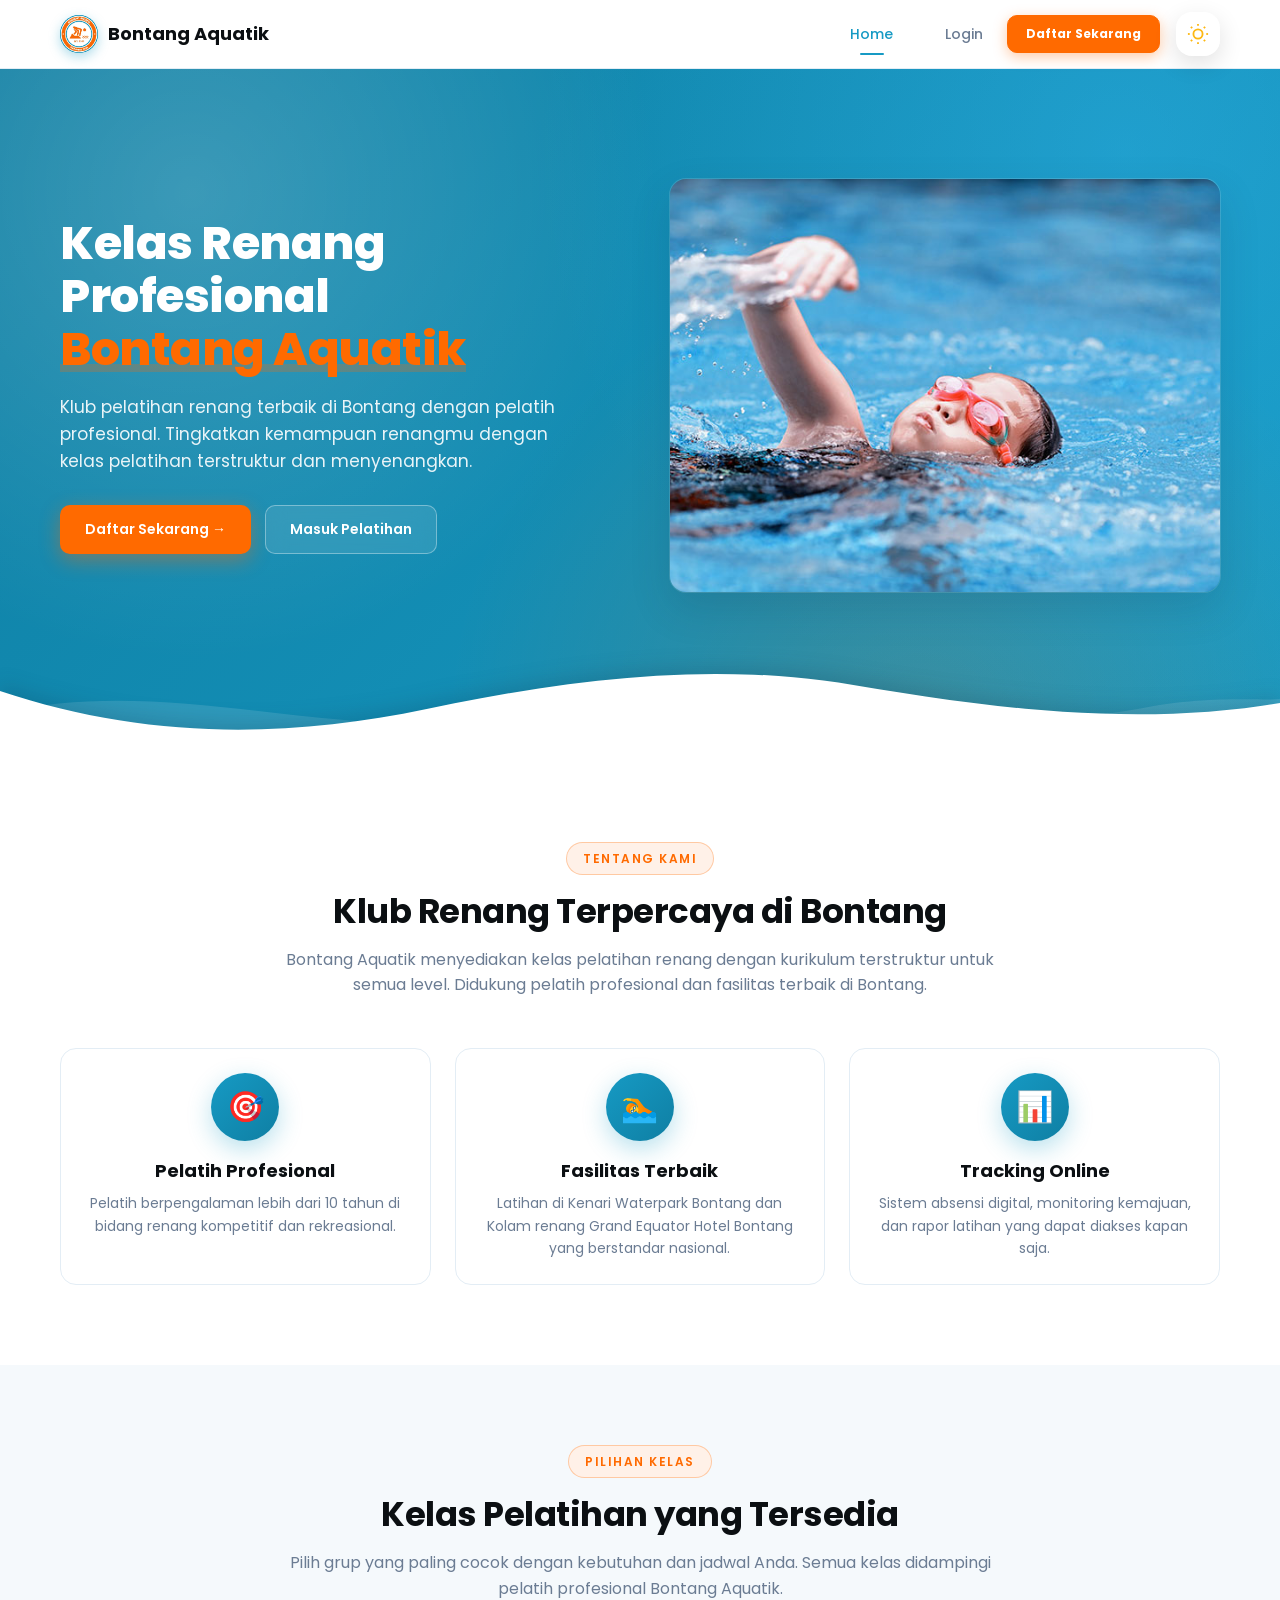
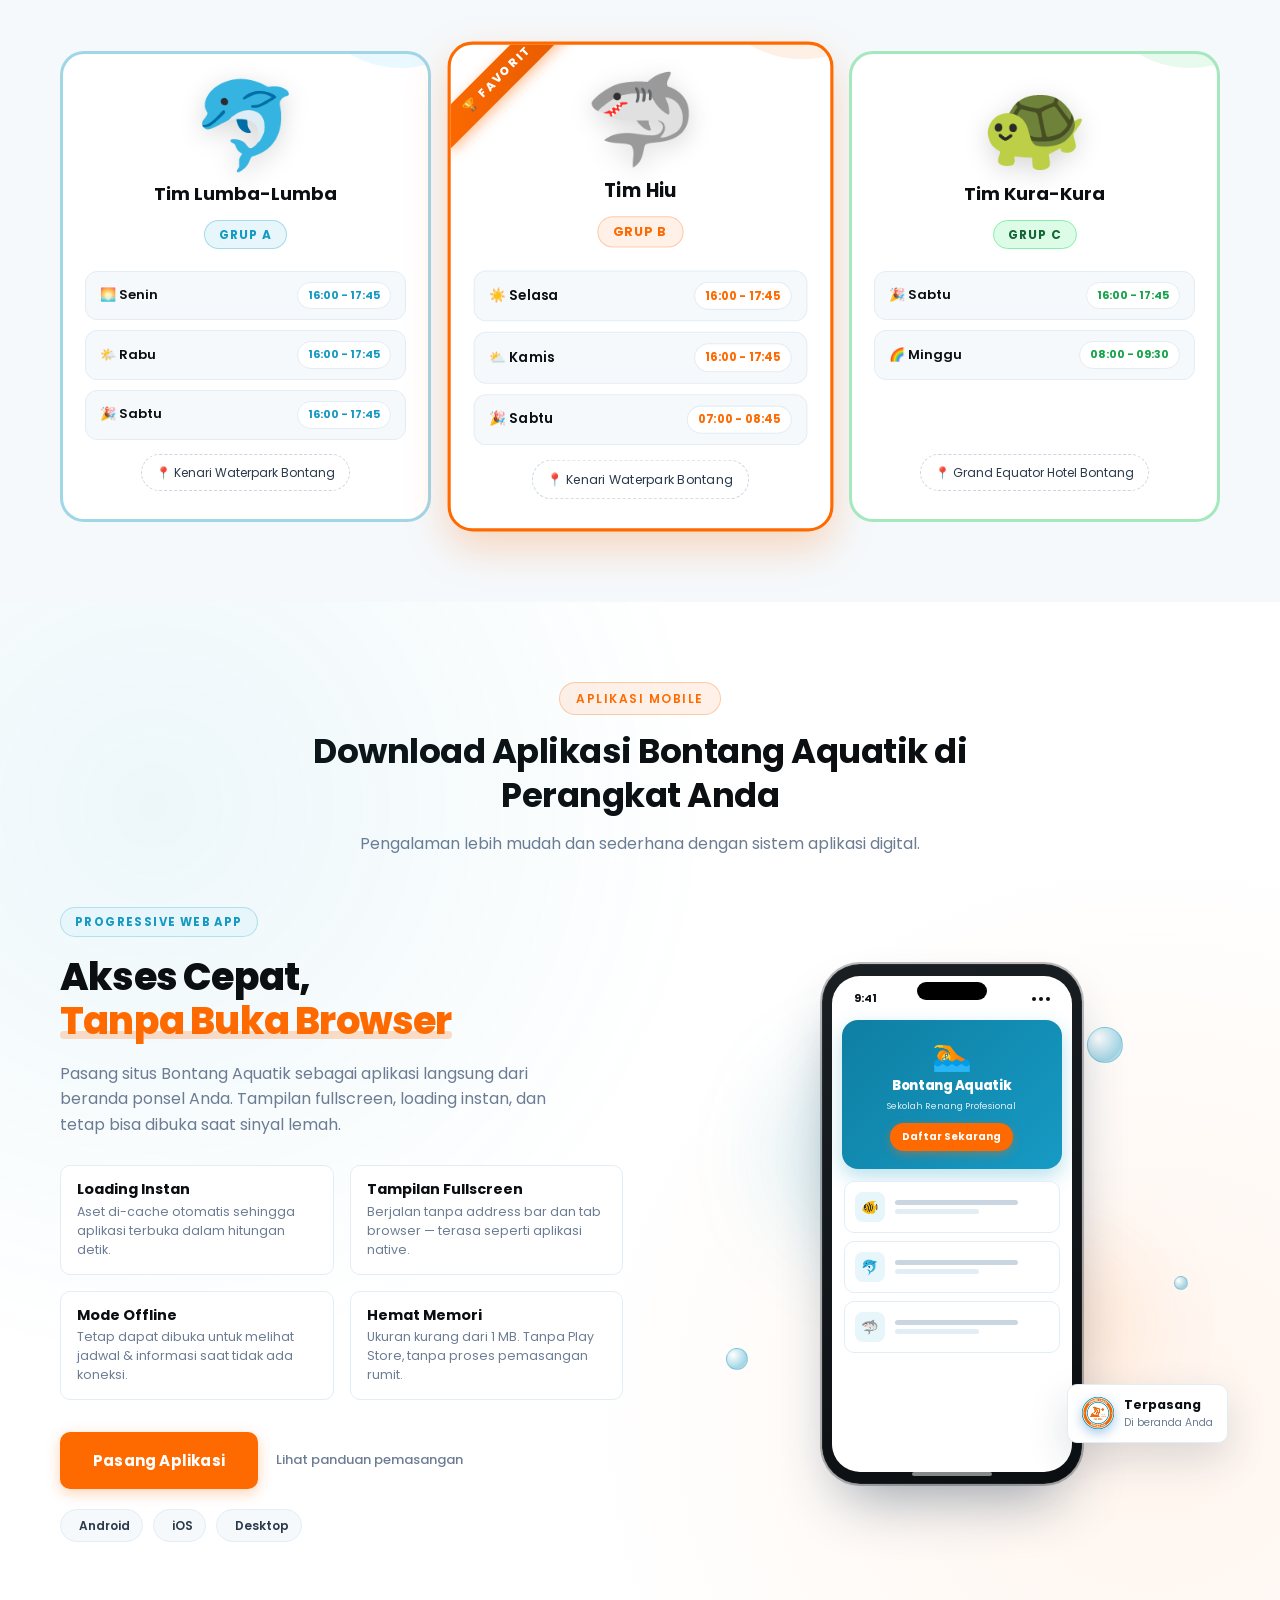
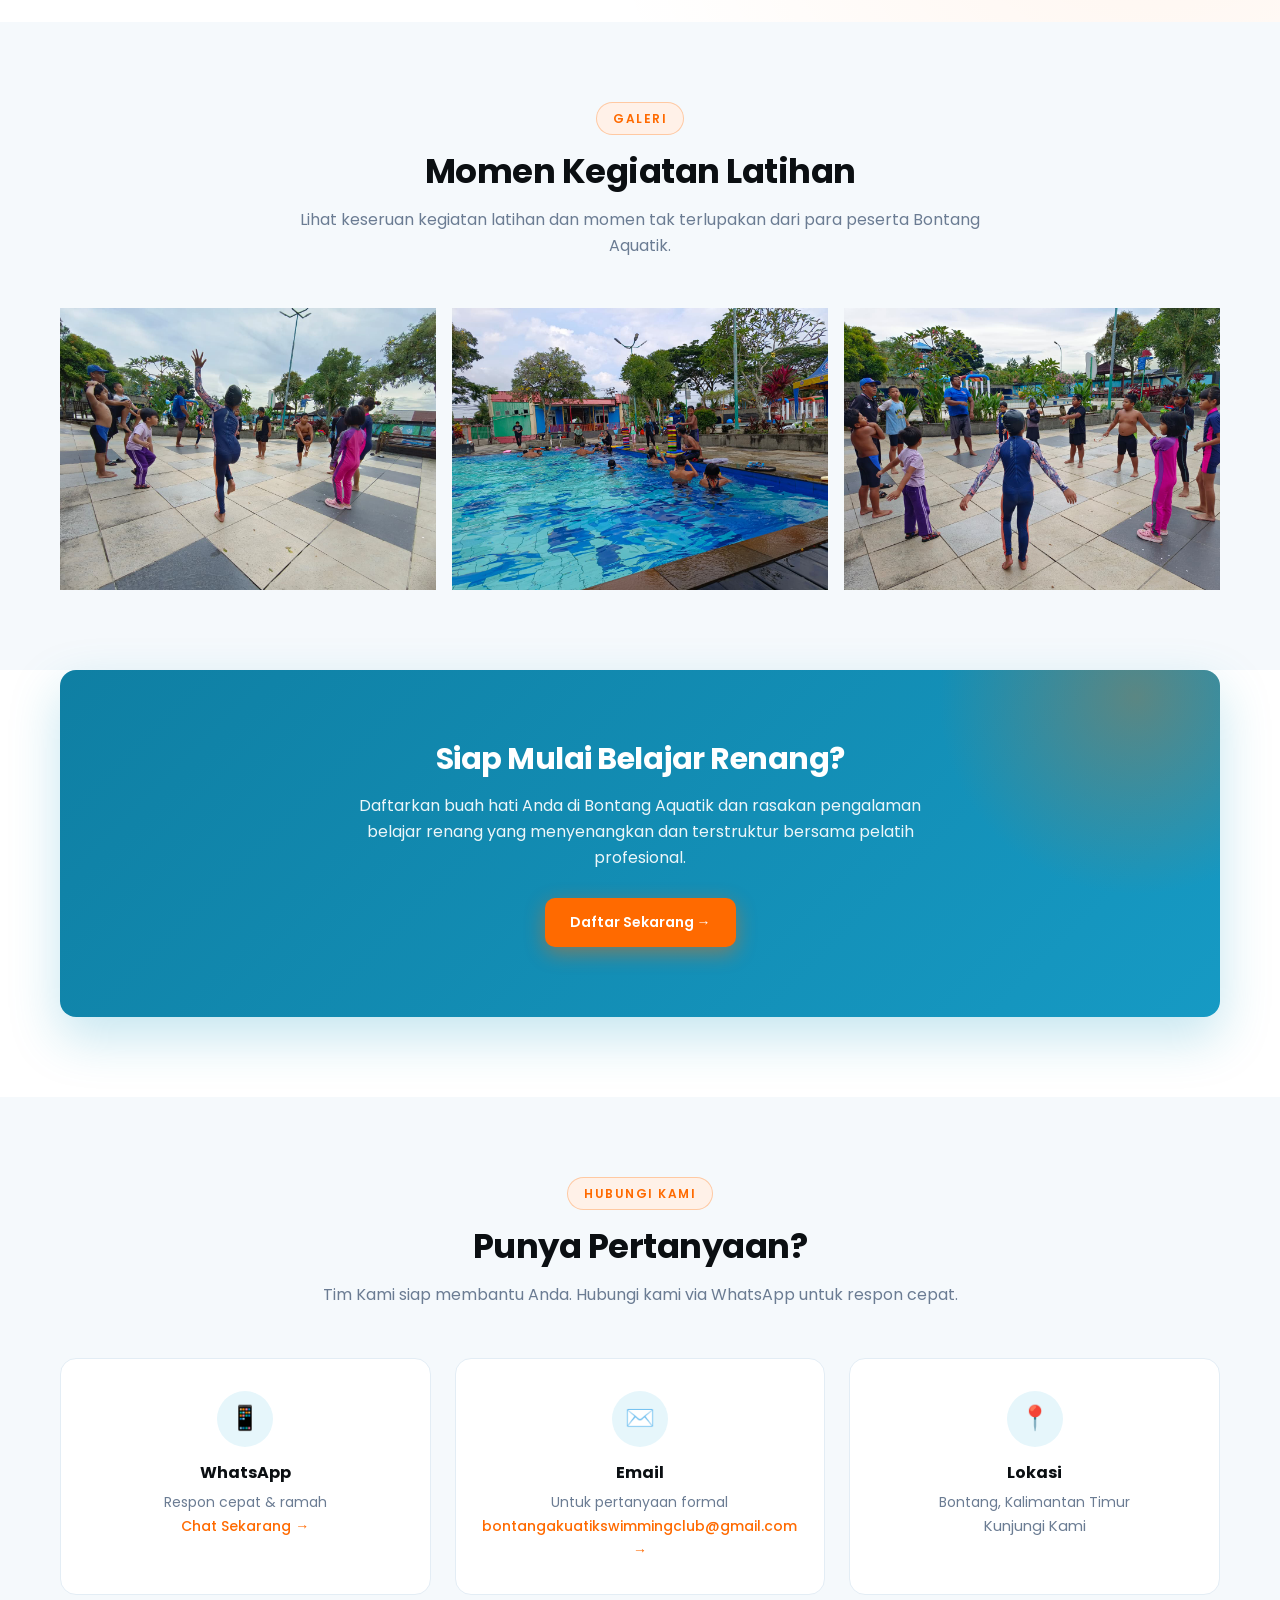
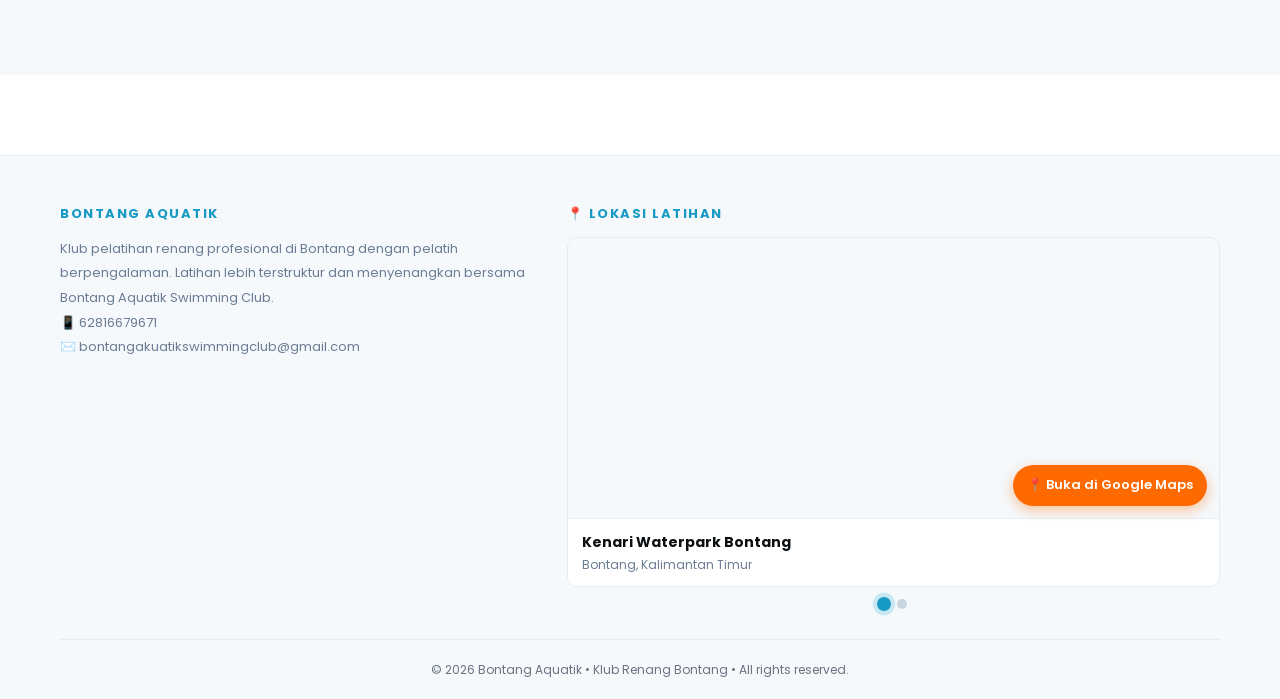
==== index.html @ 99db7ac3 "update button theme dan pwa" ====
<!DOCTYPE html>
<html lang="id">
<head>
  <link rel="manifest" href="manifest.json">
  <meta name="theme-color" content="#169AC4">
  <meta name="mobile-web-app-capable" content="yes">
  <meta name="apple-mobile-web-app-capable" content="yes">
  <meta name="apple-mobile-web-app-status-bar-style" content="black-translucent">
  <meta name="apple-mobile-web-app-title" content="Bontang Aquatik">
  <link rel="apple-touch-icon" href="assets/icon-192.png">
  <link rel="apple-touch-icon" sizes="180x180" href="assets/icon-180.png">
  <meta charset="UTF-8">
  <meta name="viewport" content="width=device-width, initial-scale=1.0">

  <!-- ===== SEO ===== -->
  <title>Bontang Aquatik - Kelas Renang Bontang | Pelatih Renang Profesional Kolam Renang Bontang</title>
  <meta name="description" content="Bontang Aquatik adalah klub pelatihan renang profesional di Bontang. Pelatih bersertifikat, latihan rutin di Kenari Waterpark Bontang (Kenari Waterpark) & Grand Equator Hotel Bontang. Daftar kelas Grup A, B, C sekarang!">
  <meta name="keywords" content="renang bontang, bontang aquatik, pelatih renang, kenari waterpark, bontang waterpark, kolam renang bontang, Kenari Waterpark Bontang, Grand Equator Hotel Bontang, renang YPK, klub renang bontang, les renang bontang, kursus renang bontang, latihan renang bontang, renang anak bontang">
  <meta name="author" content="Bontang Aquatik">
  <meta name="robots" content="index, follow">
  <meta name="geo.region" content="ID-KI">
  <meta name="geo.placename" content="Bontang, Kalimantan Timur">

  <!-- OpenGraph / Facebook -->
  <meta property="og:type" content="website">
  <meta property="og:title" content="Bontang Aquatik - Kelas Pelatihan Renang Profesional di Bontang">
  <meta property="og:description" content="Klub pelatihan renang profesional di Bontang. Latihan di Kenari Waterpark Bontang & Ekuator dengan pelatih bersertifikat.">
  <meta property="og:image" content="assets/images/logo.webp">
  <meta property="og:locale" content="id_ID">
  <meta property="og:site_name" content="Bontang Aquatik">

  <!-- Twitter -->
  <meta name="twitter:card" content="summary_large_image">
  <meta name="twitter:title" content="Bontang Aquatik - Kelas Renang Bontang">
  <meta name="twitter:description" content="Klub pelatihan renang profesional di Bontang dengan pelatih bersertifikat.">
  <meta name="twitter:image" content="assets/images/logo.webp">

  <!-- PWA -->
  <link rel="manifest" href="manifest.json">
  <meta name="apple-mobile-web-app-capable" content="yes">
  <meta name="apple-mobile-web-app-status-bar-style" content="default">
  <meta name="apple-mobile-web-app-title" content="Bontang Aquatik">
  <meta name="theme-color" content="#169AC4">

  <!-- ===== FAVICON ===== -->
  <link rel="icon" type="image/jpeg" href="assets/images/logo.webp">
  <link rel="apple-touch-icon" href="assets/images/logo.webp">

  <!-- ===== Structured Data (JSON-LD) ===== -->
  <script type="application/ld+json">
  {
    "@context": "https://schema.org",
    "@type": "SportsActivityLocation",
    "name": "Bontang Aquatik",
    "description": "Klub pelatihan renang profesional di Bontang dengan pelatih bersertifikat. Latihan di Kenari Waterpark Bontang dan Grand Equator Hotel Bontang.",
    "image": "assets/images/logo.webp",
    "address": {
      "@type": "PostalAddress",
      "addressLocality": "Bontang",
      "addressRegion": "Kalimantan Timur",
      "addressCountry": "ID"
    },
    "sport": "Swimming",
    "telephone": "+62816679671",
    "areaServed": "Bontang",
    "keywords": "renang bontang, bontang aquatik, pelatih renang, kenari waterpark, bontang waterpark, kolam renang bontang, Kenari Waterpark Bontang, Grand Equator Hotel Bontang"
  }
  </script>

  <link rel="stylesheet" href="assets/css/global.css">
  <link rel="stylesheet" href="assets/css/navbar.css">
  <link rel="stylesheet" href="assets/css/home.css">
  <link rel="stylesheet" href="assets/css/pwa.css">

  <link rel="manifest" href="manifest.json">
  <meta name="theme-color" content="#169AC4">

  <!-- iOS-specific (agar terbuka tanpa Safari UI saat dipasang) -->
  <meta name="apple-mobile-web-app-capable" content="yes">
  <meta name="mobile-web-app-capable" content="yes">
  <meta name="apple-mobile-web-app-status-bar-style" content="black-translucent">
  <meta name="apple-mobile-web-app-title" content="Bontang Aquatik">
  <link rel="apple-touch-icon" href="assets/icon-192.png">
  <link rel="apple-touch-icon" sizes="180x180" href="assets/icon-180.png">

</head>

<body>

  <!-- ============================== HERO (UPGRADED) ============================== -->
  <section class="hero" id="hero">
    <!-- Layer dekoratif -->
    <div class="hero-bubbles" id="hero-bubbles" aria-hidden="true"></div>

    <div class="hero-inner">
      <div class="hero-copy">
        <h1>Kelas Renang Profesional <span>Bontang Aquatik</span></h1>
        <p>Klub pelatihan renang terbaik di Bontang dengan pelatih profesional. Tingkatkan kemampuan renangmu dengan kelas pelatihan terstruktur dan menyenangkan.</p>
        <div class="hero-buttons">
          <a href="registrasi.html" class="btn btn-primary">Daftar Sekarang →</a>
          <!-- <a href="#kelas" class="btn btn-secondary">Lihat Kelas Tersedia</a> -->
          <a href="login.html" class="btn btn-secondary">Masuk Pelatihan</a>
        </div>
      </div>
      <div class="hero-image">
        <img src="assets/images/hero.jpeg" alt="Latihan Renang Bontang Aquatik" onerror="this.style.display='none';this.nextElementSibling.style.display='flex';">
        <div class="hero-image-placeholder" style="display:none;">🏊‍♂️</div>
      </div>
    </div>

    <!-- Ombak bawah (timbul + shadow) -->
    <div class="hero-wave" aria-hidden="true">
      <svg viewBox="0 0 1440 120" preserveAspectRatio="none" xmlns="http://www.w3.org/2000/svg">
        <path class="hero-wave-back"  d="M0,70 C200,30 380,104 600,74 C820,44 1040,104 1280,66 C1360,52 1410,58 1440,56 L1440,120 L0,120 Z"/>
        <path class="hero-wave-front" d="M0,48 C160,96 320,96 480,66 C640,36 800,18 960,42 C1120,66 1280,84 1440,60 L1440,120 L0,120 Z"/>
      </svg>
    </div>
  </section>

  <!-- TENTANG -->
  <section class="section" id="tentang">
    <div class="container">
      <div class="section-header">
        <span class="label">Tentang Kami</span>
        <h2>Klub Renang Terpercaya di Bontang</h2>
        <p>Bontang Aquatik menyediakan kelas pelatihan renang dengan kurikulum terstruktur untuk semua level. Didukung pelatih profesional dan fasilitas terbaik di Bontang.</p>
      </div>
      <div class="profile-grid">
        <div class="card profile-card">
          <div class="icon">🎯</div>
          <h3>Pelatih Profesional</h3>
          <p>Pelatih berpengalaman lebih dari 10 tahun di bidang renang kompetitif dan rekreasional.</p>
        </div>
        <div class="card profile-card">
          <div class="icon">🏊</div>
          <h3>Fasilitas Terbaik</h3>
          <p>Latihan di Kenari Waterpark Bontang dan Kolam renang Grand Equator Hotel Bontang yang berstandar nasional.</p>
        </div>
        <div class="card profile-card">
          <div class="icon">📊</div>
          <h3>Tracking Online</h3>
          <p>Sistem absensi digital, monitoring kemajuan, dan rapor latihan yang dapat diakses kapan saja.</p>
        </div>
      </div>
    </div>
  </section>

  <!-- ===== KELAS TERSEDIA (Request 6) ===== -->
  <section class="section section-alt" id="kelas">
    <div class="container">
      <div class="section-header">
        <span class="label">Pilihan Kelas</span>
        <h2>Kelas Pelatihan yang Tersedia</h2>
        <p>Pilih grup yang paling cocok dengan kebutuhan dan jadwal Anda. Semua kelas didampingi pelatih profesional Bontang Aquatik.</p>
      </div>
      <div class="schedule-grid" id="schedule-grid">
        <!-- Auto-rendered by home.js -->
      </div>
    </div>
  </section>

  <!-- ===== JADWAL LATIHAN (Request 7 - Kids Friendly) ===== -->
  <!-- <section class="section schedule-section" id="jadwal">
    <div class="container">
      <div class="section-header">
        <span class="label">Jadwal Latihan</span>
        <h2>Yuk Cek Jadwal Renang Kamu!</h2>
        <p>Pilih tim sesuai jadwal yang kamu suka.</p>
      </div>
      <div class="schedule-grid" id="schedule-grid"> -->
        <!-- Auto-rendered by home.js -->
      <!-- </div>
    </div>
  </section> -->

  <!-- PWA -->
  <section class="section" id="install-app" aria-labelledby="install-app-title">
  <div class="container">
    <div class="section-header">
      <span class="label">Aplikasi Mobile</span>
      <h2 id="install-app-title">Download Aplikasi Bontang Aquatik di Perangkat Anda</h2>
      <p>Pengalaman lebih mudah dan sederhana dengan sistem aplikasi digital.</p>
    </div>

    <div class="pwa-section-grid">
      <!-- KIRI: konten + CTA -->
      <div class="pwa-content">
        <span class="pwa-eyebrow">Progressive Web App</span>
        <h3>Akses Cepat,<br><span class="pwa-highlight">Tanpa Buka Browser</span></h3>
        <p class="pwa-lead">
          Pasang situs Bontang Aquatik sebagai aplikasi langsung dari beranda ponsel Anda.
          Tampilan fullscreen, loading instan, dan tetap bisa dibuka saat sinyal lemah.
        </p>

        <ul class="pwa-features" role="list">
          <li class="pwa-feature">
            <!-- <span class="pwa-feature-icon" aria-hidden="true">⚡</span> -->
            <div>
              <h4>Loading Instan</h4>
              <p>Aset di-cache otomatis sehingga aplikasi terbuka dalam hitungan detik.</p>
            </div>
          </li>
          <li class="pwa-feature">
            <!-- <span class="pwa-feature-icon" aria-hidden="true">📱</span> -->
            <div>
              <h4>Tampilan Fullscreen</h4>
              <p>Berjalan tanpa address bar dan tab browser — terasa seperti aplikasi native.</p>
            </div>
          </li>
          <li class="pwa-feature">
            <!-- <span class="pwa-feature-icon" aria-hidden="true">📶</span> -->
            <div>
              <h4>Mode Offline</h4>
              <p>Tetap dapat dibuka untuk melihat jadwal & informasi saat tidak ada koneksi.</p>
            </div>
          </li>
          <li class="pwa-feature">
            <!-- <span class="pwa-feature-icon" aria-hidden="true">🪶</span> -->
            <div>
              <h4>Hemat Memori</h4>
              <p>Ukuran kurang dari 1 MB. Tanpa Play Store, tanpa proses pemasangan rumit.</p>
            </div>
          </li>
        </ul>

        <div class="pwa-cta">
          <button id="pwa-install-btn" class="btn btn-accent btn-lg pwa-install-btn" type="button"
                  aria-describedby="pwa-install-status">
            <!-- <span class="pwa-btn-icon" aria-hidden="true">⬇</span> -->
            <span class="pwa-btn-label">Download Aplikasi</span>
          </button>
          <span class="pwa-install-status" id="pwa-install-status">Gratis dan Mudah</span>
        </div>

        <div class="pwa-badges" aria-label="Kompatibilitas">
          <span class="pwa-badge"><span aria-hidden="true"></span> Android</span>
          <span class="pwa-badge"><span aria-hidden="true"></span> iOS</span>
          <span class="pwa-badge"><span aria-hidden="true"></span> Desktop</span>
        </div>
      </div>

      <!-- KANAN: visual asset (phone mockup SVG) -->
      <div class="pwa-visual" aria-hidden="true">
        <div class="pwa-visual-blob pwa-visual-blob-1"></div>
        <div class="pwa-visual-blob pwa-visual-blob-2"></div>

        <div class="pwa-bubble pwa-bubble-1"></div>
        <div class="pwa-bubble pwa-bubble-2"></div>
        <div class="pwa-bubble pwa-bubble-3"></div>

        <div class="pwa-phone">
          <div class="pwa-phone-notch"></div>
          <div class="pwa-phone-screen">
            <div class="pwa-phone-status">
              <span>9:41</span>
              <span class="pwa-phone-status-icons">
                <span></span><span></span><span></span>
              </span>
            </div>
            <div class="pwa-phone-hero">
              <div class="pwa-phone-logo">🏊</div>
              <div class="pwa-phone-title">Bontang Aquatik</div>
              <div class="pwa-phone-sub">Sekolah Renang Profesional</div>
              <div class="pwa-phone-cta">Daftar Sekarang</div>
            </div>
            <div class="pwa-phone-cards">
              <div class="pwa-phone-card">
                <div class="pwa-phone-card-icon">🐠</div>
                <div class="pwa-phone-card-lines">
                  <span></span><span></span>
                </div>
              </div>
              <div class="pwa-phone-card">
                <div class="pwa-phone-card-icon">🐬</div>
                <div class="pwa-phone-card-lines">
                  <span></span><span></span>
                </div>
              </div>
              <div class="pwa-phone-card">
                <div class="pwa-phone-card-icon">🦈</div>
                <div class="pwa-phone-card-lines">
                  <span></span><span></span>
                </div>
              </div>
            </div>
          </div>
          <div class="pwa-phone-home"></div>
        </div>

        <div class="pwa-badge-float">
          <div class="pwa-badge-float-icon">
              <img src="assets/images/logo.webp">
            </div>
          <div>
            <strong>Terpasang</strong>
            <span>Di beranda Anda</span>
          </div>
        </div>
      </div>
    </div>
  </div>
</section>

  <!-- GALLERY -->
  <section class="section section-alt" id="galeri">
    <div class="container">
      <div class="section-header">
        <span class="label">Galeri</span>
        <h2>Momen Kegiatan Latihan</h2>
        <p>Lihat keseruan kegiatan latihan dan momen tak terlupakan dari para peserta Bontang Aquatik.</p>
      </div>
      <div class="gallery-grid">
        <!-- <img src="assets/images/gallery/foto1.jpeg" alt="Latihan Renang Bontang">
        <img src="assets/images/gallery/foto2.jpeg" alt="Latihan Renang Bontang">
        <img src="assets/images/gallery/foto3.jpeg" alt="Latihan Renang Bontang"> -->
        <img src="assets/images/gallery/foto4.jpeg" alt="Latihan Renang Bontang">
        <img src="assets/images/gallery/foto5.jpeg" alt="Latihan Renang Bontang">
        <img src="assets/images/gallery/foto6.jpeg" alt="Latihan Renang Bontang">
      </div>
    </div>
  </section>

  <!-- CTA -->
  <section class="container">
    <div class="cta-section">
      <h2>Siap Mulai Belajar Renang?</h2>
      <p>Daftarkan buah hati Anda di Bontang Aquatik dan rasakan pengalaman belajar renang yang menyenangkan dan terstruktur bersama pelatih profesional.</p>
      <a href="registrasi.html" class="btn btn-primary">Daftar Sekarang →</a>
    </div>
  </section>

  <!-- KONTAK -->
  <section class="section section-alt" id="kontak">
    <div class="container">
      <div class="section-header">
        <span class="label">Hubungi Kami</span>
        <h2>Punya Pertanyaan?</h2>
        <p>Tim Kami siap membantu Anda. Hubungi kami via WhatsApp untuk respon cepat.</p>
      </div>
      <div class="contact-grid">
        <div class="contact-card">
          <div class="icon">📱</div>
          <h4>WhatsApp</h4>
          <p>Respon cepat & ramah</p>
          <a data-wa target="_blank" rel="noopener">Chat Sekarang →</a>
        </div>
        <div class="contact-card">
          <div class="icon">✉️</div>
          <h4>Email</h4>
          <p>Untuk pertanyaan formal</p>
          <a id="contact-email" href="#">Kirim Email →</a>
        </div>
        <div class="contact-card">
          <div class="icon">📍</div>
          <h4>Lokasi</h4>
          <p id="contact-alamat">Bontang, Kalimantan Timur</p>
          <span class="text-muted">Kunjungi Kami</span>
        </div>
      </div>
    </div>
  </section>

  <!-- ============== SECTION BERITA (Hidden by default; ditampilkan jika ada data) ============== -->
  <section class="section news-section hidden" id="berita">
    <div class="container">
      <div class="section-header">
        <span class="label">📰 Berita Terbaru</span>
        <h2>Informasi & Berita Bontang Aquatik</h2>
        <p>Info lomba, tips renang, dan kabar terbaru dari pelatih.</p>
      </div>
      <div class="news-carousel-wrapper">
        <div class="news-carousel" id="news-carousel"></div>
      </div>
      <div class="news-dots" id="news-dots"></div>
    </div>
  </section>

  <script src="manifest.json"></script>
  <script src="assets/js/config.js"></script>
  <script src="assets/js/utils.js"></script>
  <script src="assets/js/auth.js"></script>
  <script src="assets/js/api.js"></script>
  <script src="assets/js/home.js"></script>
  <script src="assets/js/pwa.js"></script>
  <script>
    document.getElementById('contact-email').href = 'mailto:' + CONFIG.CONTACT.email;
    document.getElementById('contact-email').textContent = CONFIG.CONTACT.email + ' →';
    document.getElementById('contact-alamat').textContent = CONFIG.CONTACT.alamat;
  </script>
</body>
</html>
---- assets/css/global.css ----
/* ================== GLOBAL — Dual Theme (Light + Dark) ================== */
@import url('https://fonts.googleapis.com/css2?family=Poppins:wght@300;400;500;600;700;800&display=swap');

/* ============== LIGHT THEME ============== */
:root,
[data-theme="light"] {
  --color-primary: #169AC4;
  --color-primary-dark: #0F7FA3;
  --color-primary-light: #E6F6FB;
  --color-accent: #FF6A00;
  --color-accent-hover: #E65C00;
  --color-accent-soft: #FFF1E8;

  --color-bg: #FFFFFF;
  --color-bg-section: #F5F9FC;
  --color-card: #FFFFFF;
  --color-card-hover: #F8FBFD;
  --color-border: #E3EDF5;
  --color-border-strong: #C9D6E2;
  --color-disabled-bg: #E3EDF5;
  --color-disabled-text: #6B7280;

  --color-text-heading: #0B0F12;
  --color-text-main: #2A3A4B;
  --color-text-secondary: #6B7C93;
  --color-text-subheading: #169AC4;
  --color-text-highlight: #FF6A00;

  --gradient-hero: linear-gradient(135deg, #0F7FA3 0%, #169AC4 100%);
  --gradient-header: linear-gradient(135deg, #0F7FA3 0%, #169AC4 100%);

  --color-success: #16A34A;
  --color-warning: #F59E0B;
  --color-danger: #DC2626;
  --badge-success-bg: #DCFCE7; --badge-success-text: #166534; --badge-success-border: #86EFAC;
  --badge-warning-bg: #FEF3C7; --badge-warning-text: #92400E; --badge-warning-border: #FCD34D;
  --badge-danger-bg:  #FEE2E2; --badge-danger-text:  #991B1B; --badge-danger-border:  #FCA5A5;
  --badge-info-bg:    #DBEAFE; --badge-info-text:    #1E40AF; --badge-info-border:    #93C5FD;

  --shadow-sm: 0 1px 3px rgba(15, 42, 68, 0.08);
  --shadow-md: 0 4px 16px rgba(15, 42, 68, 0.10);
  --shadow-lg: 0 16px 40px rgba(15, 42, 68, 0.15);
  --shadow-glow: 0 0 0 3px rgba(22, 154, 196, 0.20);

  --overlay-bg: rgba(11, 15, 18, 0.45);
  --auth-overlay-1: rgba(22, 154, 196, 0.10);
  --auth-overlay-2: rgba(255, 106, 0, 0.06);
  --picker-filter: none;
  --picker-filter-hover: none;
  color-scheme: light;
}

/* ============== DARK THEME ============== */
[data-theme="dark"] {
  --color-primary: #38BDF8;
  --color-primary-dark: #169AC4;
  --color-primary-light: rgba(22, 154, 196, 0.15);
  --color-accent: #FF6A00;
  --color-accent-hover: #FF8124;
  --color-accent-soft: rgba(255, 106, 0, 0.12);

  --color-bg: #0B0F12;
  --color-bg-section: #11161B;
  --color-card: #1A1F24;
  --color-card-hover: #20262C;
  --color-border: #2A3137;
  --color-border-strong: #3A434B;
  --color-disabled-bg: #2A3137;
  --color-disabled-text: #6B7280;

  --color-text-heading: #FFFFFF;
  --color-text-main: #E5E7EB;
  --color-text-secondary: #A0AEC0;
  --color-text-subheading: #38BDF8;
  --color-text-highlight: #FF6A00;

  --gradient-hero: linear-gradient(135deg, #0B0F12 0%, #0F7FA3 100%);
  --gradient-header: linear-gradient(135deg, #0B0F12 0%, #0F7FA3 100%);

  --color-success: #22C55E;
  --color-warning: #F59E0B;
  --color-danger: #EF4444;
  --badge-success-bg: rgba(34, 197, 94, 0.15);  --badge-success-text: #4ADE80;  --badge-success-border: rgba(34, 197, 94, 0.30);
  --badge-warning-bg: rgba(245, 158, 11, 0.15); --badge-warning-text: #FBBF24;  --badge-warning-border: rgba(245, 158, 11, 0.30);
  --badge-danger-bg:  rgba(239, 68, 68, 0.15);  --badge-danger-text:  #F87171;  --badge-danger-border:  rgba(239, 68, 68, 0.30);
  --badge-info-bg:    rgba(56, 189, 248, 0.15); --badge-info-text:    #38BDF8;  --badge-info-border:    rgba(56, 189, 248, 0.30);

  --shadow-sm: 0 1px 3px rgba(0, 0, 0, 0.4);
  --shadow-md: 0 4px 16px rgba(0, 0, 0, 0.45);
  --shadow-lg: 0 16px 40px rgba(0, 0, 0, 0.55);
  --shadow-glow: 0 0 0 3px rgba(56, 189, 248, 0.25);

  --overlay-bg: rgba(0, 0, 0, 0.7);
  --auth-overlay-1: rgba(22, 154, 196, 0.15);
  --auth-overlay-2: rgba(255, 106, 0, 0.08);
  --picker-filter: invert(1) opacity(0.6);
  --picker-filter-hover: invert(1) opacity(1);
  color-scheme: dark;
}

/* ============== BASE ============== */
* { box-sizing: border-box; margin: 0; padding: 0; }
html { scroll-behavior: smooth; }
body {
  font-family: 'Poppins', sans-serif;
  background: var(--color-bg);
  color: var(--color-text-main);
  line-height: 1.6;
  font-size: 15px;
  min-height: 100vh;
  transition: background-color 0.3s ease, color 0.3s ease;
}
h1, h2, h3, h4, h5, h6 { color: var(--color-text-heading); font-weight: 700; line-height: 1.3; }
a { color: var(--color-primary); text-decoration: none; transition: var(--transition); }
a:hover { color: var(--color-accent); }
img { max-width: 100%; display: block; }
.container { max-width: 1200px; margin: 0 auto; padding: 0 20px; }
::selection { background: var(--color-primary); color: #fff; }

:root {
  --radius-sm: 6px;
  --radius-md: 10px;
  --radius-lg: 16px;
  --transition: all 0.25s ease;
}

/* ============== BUTTONS ============== */
.btn {
  display: inline-flex; align-items: center; justify-content: center; gap: 8px;
  padding: 12px 24px; border: 1.5px solid transparent; border-radius: var(--radius-md);
  font-family: inherit; font-size: 14px; font-weight: 600;
  cursor: pointer; transition: var(--transition); white-space: nowrap;
}
.btn:focus-visible { outline: none; box-shadow: var(--shadow-glow); }
.btn:disabled {
  background: var(--color-disabled-bg); color: var(--color-disabled-text);
  border-color: transparent; cursor: not-allowed;
}
.btn-primary { background: var(--color-primary); color: #fff; box-shadow: var(--shadow-sm); }
.btn-primary:hover:not(:disabled) {
  background: var(--color-primary-dark); transform: translateY(-1px); box-shadow: var(--shadow-md);
}
.btn-secondary { background: transparent; color: var(--color-primary); border-color: var(--color-primary); }
.btn-secondary:hover:not(:disabled) { background: var(--color-primary); color: #fff; }
.btn-accent {
  background: var(--color-accent); color: #fff;
  box-shadow: 0 4px 14px rgba(255, 106, 0, 0.30);
}
.btn-accent:hover:not(:disabled) {
  background: var(--color-accent-hover); transform: translateY(-1px);
  box-shadow: 0 6px 20px rgba(255, 106, 0, 0.40);
}
.btn-warning {
  background: var(--color-warning); color: #fff;
  box-shadow: 0 4px 12px rgba(245, 158, 11, 0.30);
}
.btn-warning:hover:not(:disabled) { background: #D97706; }
.btn-danger { background: var(--color-danger); color: #fff; }
.btn-danger:hover:not(:disabled) { background: #B91C1C; }
.btn-success { background: var(--color-success); color: #fff; }
.btn-success:hover:not(:disabled) { background: #15803D; }
.btn-sm { padding: 6px 14px; font-size: 12px; }
.btn-block { width: 100%; }

/* ============== FORM ============== */
.form-group { margin-bottom: 18px; }
.form-group label {
  display: block; margin-bottom: 6px; font-weight: 500;
  color: var(--color-text-heading); font-size: 14px;
}
.form-control {
  width: 100%; padding: 12px 14px; border: 1.5px solid var(--color-border);
  border-radius: var(--radius-md); font-family: inherit; font-size: 14px;
  color: var(--color-text-heading); background: var(--color-card);
  transition: var(--transition);
}
.form-control::placeholder { color: var(--color-text-secondary); opacity: 0.7; }
.form-control:focus {
  outline: none; border-color: var(--color-primary); box-shadow: var(--shadow-glow);
}
.form-control:disabled { background: var(--color-disabled-bg); color: var(--color-disabled-text); cursor: not-allowed; }
select.form-control { cursor: pointer; }
input[type="date"]::-webkit-calendar-picker-indicator,
input[type="time"]::-webkit-calendar-picker-indicator {
  filter: var(--picker-filter); cursor: pointer;
}
input[type="date"]::-webkit-calendar-picker-indicator:hover,
input[type="time"]::-webkit-calendar-picker-indicator:hover { filter: var(--picker-filter-hover); }
input[type="checkbox"] { width: 18px; height: 18px; accent-color: var(--color-primary); cursor: pointer; }

/* form helpers */
.form-helper { font-size: 12px; color: var(--color-text-secondary); margin-top: 6px; }
.form-divider { border: none; border-top: 1px solid var(--color-border); margin: 22px 0 18px; }
.form-section-title { font-size: 14px; color: var(--color-primary); margin-bottom: 14px;
  text-transform: uppercase; letter-spacing: 1.2px; }
.form-grid-2 { display: grid; grid-template-columns: 1fr 1fr; gap: 14px; }
@media (max-width: 600px) { .form-grid-2 { grid-template-columns: 1fr; } }

/* ============== CARDS ============== */
.card {
  background: var(--color-card); border: 1px solid var(--color-border);
  border-radius: var(--radius-lg); padding: 24px; transition: var(--transition);
}
.card:hover {
  border-color: var(--color-primary); box-shadow: var(--shadow-md); transform: translateY(-2px);
}

/* ============== BADGE ============== */
.badge {
  display: inline-block; padding: 4px 10px; border-radius: 999px;
  font-size: 11px; font-weight: 600; text-transform: uppercase;
  letter-spacing: 0.5px; border: 1px solid transparent;
}
.badge-success { background: var(--badge-success-bg); color: var(--badge-success-text); border-color: var(--badge-success-border); }
.badge-warning { background: var(--badge-warning-bg); color: var(--badge-warning-text); border-color: var(--badge-warning-border); }
.badge-danger  { background: var(--badge-danger-bg);  color: var(--badge-danger-text);  border-color: var(--badge-danger-border); }
.badge-info    { background: var(--badge-info-bg);    color: var(--badge-info-text);    border-color: var(--badge-info-border); }

/* ============== TABLE ============== */
.table-wrapper {
  overflow-x: auto; background: var(--color-card);
  border: 1px solid var(--color-border); border-radius: var(--radius-lg);
}
.table { width: 100%; border-collapse: collapse; font-size: 13px; }
.table th, .table td {
  padding: 12px 14px; text-align: left;
  border-bottom: 1px solid var(--color-border); color: var(--color-text-main);
}
.table th {
  background: var(--color-bg-section); color: var(--color-primary); font-weight: 600;
  position: sticky; top: 0; white-space: nowrap;
  text-transform: uppercase; font-size: 11px; letter-spacing: 0.5px;
}
.table tbody tr { transition: var(--transition); }
.table tbody tr:hover { background: var(--color-card-hover); }
.table tbody tr:hover td { color: var(--color-text-heading); }

/* clickable row (untuk jadwal admin) */
.table tbody tr.clickable-row { cursor: pointer; }
.table tbody tr.clickable-row:hover {
  background: var(--color-primary-light);
  box-shadow: inset 4px 0 0 var(--color-primary);
}

/* ============== NOTIF ============== */
#notif-container {
  position: fixed; top: 90px; right: 20px; z-index: 9999;
  display: flex; flex-direction: column; gap: 10px; max-width: 360px;
}
.notif {
  padding: 14px 18px; border-radius: var(--radius-md);
  background: var(--color-card); color: var(--color-text-heading);
  box-shadow: var(--shadow-lg); border: 1px solid var(--color-border);
  border-left: 4px solid var(--color-primary);
  font-size: 14px; animation: slideIn 0.3s ease;
}
.notif.success { border-left-color: var(--color-success); }
.notif.error   { border-left-color: var(--color-danger); }
.notif.warning { border-left-color: var(--color-accent); }
@keyframes slideIn { from { transform: translateX(120%); opacity: 0; } to { transform: translateX(0); opacity: 1; } }
.notif.fadeout { animation: fadeOut 0.3s ease forwards; }
@keyframes fadeOut { to { transform: translateX(120%); opacity: 0; } }

/* ============== LOADER ============== */
/* .loader-overlay {
  position: fixed; inset: 0; background: var(--overlay-bg); backdrop-filter: blur(4px);
  display: none; align-items: center; justify-content: center; z-index: 10000;
}
.loader-overlay.active { display: flex; }
.spinner {
  width: 48px; height: 48px;
  border: 4px solid var(--color-border);
  border-top-color: var(--color-primary); border-right-color: var(--color-accent);
  border-radius: 50%; animation: spin 0.8s linear infinite;
}
@keyframes spin { to { transform: rotate(360deg); } } */

/* ============== MODAL ============== */
.modal-backdrop {
  position: fixed; inset: 0; background: var(--overlay-bg); backdrop-filter: blur(6px);
  display: none; align-items: center; justify-content: center;
  z-index: 9998; padding: 20px;
}
.modal-backdrop.active { display: flex; animation: fadeIn 0.2s ease; }
@keyframes fadeIn { from { opacity: 0; } to { opacity: 1; } }
.modal {
  background: var(--color-card); border: 1px solid var(--color-border);
  border-radius: var(--radius-lg); width: 100%; max-width: 540px;
  max-height: 90vh; overflow-y: auto; animation: slideUp 0.3s ease;
  box-shadow: var(--shadow-lg);
}
.modal.modal-sm { max-width: 460px; }
.modal.modal-md { max-width: 720px; }
.modal.modal-lg { max-width: 960px; }
@keyframes slideUp { from { transform: translateY(30px); opacity: 0; } to { transform: translateY(0); opacity: 1; } }
.modal-header {
  padding: 20px 24px; border-bottom: 1px solid var(--color-border);
  display: flex; justify-content: space-between; align-items: center;
}
.modal-header h3 { font-size: 18px; color: var(--color-text-heading); }
.modal-close {
  background: none; border: none; font-size: 24px; cursor: pointer;
  color: var(--color-text-secondary); line-height: 1; transition: var(--transition);
}
.modal-close:hover { color: var(--color-accent); }
.modal-body { padding: 24px; }
.modal-body p { color: var(--color-text-main); }
.modal-footer {
  padding: 16px 24px; border-top: 1px solid var(--color-border);
  display: flex; justify-content: flex-end; gap: 10px; flex-wrap: wrap;
}

/* ============== EQUIPMENT (modal absen) - request 11 ============== */
.equipment-section {
  background: var(--color-bg-section); border: 1px solid var(--color-border);
  border-radius: var(--radius-md); padding: 16px; margin-bottom: 16px;
}
.equipment-section h4 {
  font-size: 14px; margin-bottom: 12px; color: var(--color-primary);
  text-transform: uppercase; letter-spacing: 0.5px;
}
.equipment-detail {
  background: var(--color-card); border: 1px solid var(--color-border);
  border-radius: var(--radius-sm); padding: 10px 14px; margin-bottom: 8px;
}
.equipment-detail summary {
  cursor: pointer; padding: 4px 0; user-select: none;
  font-size: 13px; color: var(--color-text-heading);
  display: flex; align-items: center; gap: 8px;
}
.equipment-detail summary::-webkit-details-marker { color: var(--color-primary); }
.equipment-detail summary small {
  color: var(--color-text-secondary); font-weight: 400; font-size: 11px;
}
.equipment-detail ul {
  list-style: none; padding: 10px 0 6px 8px; margin: 0;
  border-top: 1px solid var(--color-border); margin-top: 8px;
}
.equipment-detail ul li {
  padding: 5px 0; font-size: 13px; color: var(--color-text-main);
  position: relative; padding-left: 18px;
}
.equipment-detail ul li::before {
  content: '▸'; position: absolute; left: 0; color: var(--color-accent); font-weight: bold;
}

.checkbox-row {
  display: flex; align-items: flex-start; gap: 10px; cursor: pointer;
  padding: 14px; border: 1.5px dashed var(--color-border-strong);
  border-radius: var(--radius-md); transition: var(--transition); margin-bottom: 4px;
}
.checkbox-row:hover { border-color: var(--color-primary); background: var(--color-card-hover); }
.checkbox-row input[type="checkbox"]:checked + span {
  color: var(--color-primary); font-weight: 500;
}
.checkbox-row span { font-size: 13px; color: var(--color-text-main); flex: 1; }

.divider { border: none; border-top: 1px solid var(--color-border); margin: 16px 0; }

/* ============== RAPOR ============== */
.rapor-empty {
  text-align: center; padding: 30px 16px;
}
.rapor-empty .icon { font-size: 56px; margin-bottom: 14px; opacity: 0.4; }
.rapor-empty h4 { color: var(--color-text-heading); margin-bottom: 10px; font-size: 18px; }
.rapor-empty p { font-size: 14px; color: var(--color-text-secondary); margin-bottom: 8px; }

.rapor-content { display: flex; flex-direction: column; gap: 18px; }
.rapor-section {
  background: var(--color-bg-section); padding: 16px;
  border-radius: var(--radius-md); border: 1px solid var(--color-border);
}
.rapor-section h4 {
  font-size: 12px; color: var(--color-primary); margin-bottom: 12px;
  text-transform: uppercase; letter-spacing: 1.2px;
}
.rapor-row {
  display: flex; justify-content: space-between; align-items: center;
  padding: 8px 0; border-bottom: 1px dashed var(--color-border); font-size: 14px;
}
.rapor-row:last-child { border-bottom: none; }
.rapor-row span { color: var(--color-text-secondary); }
.rapor-row strong { color: var(--color-text-heading); text-align: right; }
.rapor-grade {
  text-align: center; padding: 18px; background: var(--color-primary-light);
  border-radius: var(--radius-md); border: 1px solid rgba(22, 154, 196, 0.2);
}
.grade-nilai {
  font-size: 48px; font-weight: 800;
  color: var(--color-primary); letter-spacing: -1px;
}
.grade-predikat {
  font-size: 16px; font-weight: 600; color: var(--color-accent); margin-top: 4px;
}
.rapor-catatan {
  background: var(--color-card); padding: 14px; border-radius: var(--radius-sm);
  border-left: 3px solid var(--color-accent); font-size: 14px;
  line-height: 1.7; color: var(--color-text-main); white-space: pre-wrap;
}

/* ============== SCROLLBAR ============== */
::-webkit-scrollbar { width: 10px; height: 10px; }
::-webkit-scrollbar-track { background: var(--color-bg-section); }
::-webkit-scrollbar-thumb { background: var(--color-border-strong); border-radius: 10px; }
::-webkit-scrollbar-thumb:hover { background: var(--color-primary); }

/* ============== THEME TOGGLE ============== */
.theme-toggle {
  width: 38px; height: 38px;
  border: 1px solid var(--color-border-strong); background: transparent;
  color: var(--color-text-heading); border-radius: 50%;
  cursor: pointer; display: inline-flex; align-items: center; justify-content: center;
  font-size: 16px; transition: var(--transition); flex-shrink: 0;
}
.theme-toggle:hover {
  background: var(--color-primary); border-color: var(--color-primary);
  /* color: #fff; transform: rotate(15deg); */
}
.theme-toggle:focus-visible { outline: none; box-shadow: var(--shadow-glow); }

/* ============== INFO TIP ============== */
.info-tip {
  background: var(--color-primary-light); color: var(--color-primary-dark);
  padding: 10px 14px; border-radius: var(--radius-sm);
  border: 1px solid rgba(22, 154, 196, 0.2);
  font-size: 13px; margin-bottom: 14px;
}
[data-theme="dark"] .info-tip { color: var(--color-text-main); }

/* ============== UTILS ============== */
.text-center { text-align: center; }
.text-muted { color: var(--color-text-secondary); }
.text-primary { color: var(--color-primary); }
.text-accent { color: var(--color-accent); }
.text-highlight { color: var(--color-text-highlight); }
.mt-1 { margin-top: 8px; } .mt-2 { margin-top: 16px; } .mt-3 { margin-top: 24px; } .mt-4 { margin-top: 32px; }
.mb-1 { margin-bottom: 8px; } .mb-2 { margin-bottom: 16px; } .mb-3 { margin-bottom: 24px; } .mb-4 { margin-bottom: 32px; }
.flex { display: flex; }
.flex-between { display: flex; justify-content: space-between; align-items: center; }
.gap-1 { gap: 8px; } .gap-2 { gap: 16px; } .gap-3 { gap: 24px; }
.hidden { display: none !important; }

.toolbar {
  display: flex; justify-content: space-between; align-items: center;
  flex-wrap: wrap; gap: 14px; margin-bottom: 18px;
}
.toolbar-left {
  display: flex; gap: 10px; align-items: center;
  flex-wrap: wrap; flex: 1;
}
.search-input,
.filter-select {
  padding: 10px 14px;
  border: 1.5px solid var(--color-border);
  border-radius: var(--radius-md);
  font-family: inherit; font-size: 13px;
  background: var(--color-card); color: var(--color-text-heading);
  transition: var(--transition);
}
.search-input { min-width: 240px; flex: 1; max-width: 320px; }
.search-input::placeholder { color: var(--color-text-secondary); }
.search-input:focus,
.filter-select:focus {
  outline: none;
  border-color: var(--color-primary);
  box-shadow: var(--shadow-glow);
}
.filter-select { cursor: pointer; min-width: 140px; }
.hint-text { font-size: 12px; color: var(--color-text-secondary); margin: 0; }

/* ============== PWA INSTALL BANNER ============== */
.pwa-banner {
  position: fixed; bottom: 20px; left: 50%;
  transform: translateX(-50%) translateY(120%);
  width: calc(100% - 32px); max-width: 460px;
  background: var(--color-card);
  border: 1.5px solid var(--color-border);
  border-radius: var(--radius-lg);
  box-shadow: var(--shadow-lg);
  padding: 18px 20px 18px 18px;
  display: flex; gap: 14px; align-items: flex-start;
  z-index: 9000;
  transition: transform .35s cubic-bezier(.4, 0, .2, 1), opacity .25s;
  opacity: 0;
}
.pwa-banner.show { transform: translateX(-50%) translateY(0); opacity: 1; }
.pwa-banner-icon {
  flex: 0 0 44px; width: 44px; height: 44px;
  background: var(--gradient-hero); color: white;
  border-radius: var(--radius-md);
  display: flex; align-items: center; justify-content: center;
  font-size: 24px;
}
.pwa-banner-body { flex: 1; min-width: 0; }
.pwa-banner-body h4 {
  margin: 0 0 6px; font-size: 15px;
  color: var(--color-text-heading);
}
.pwa-banner-body p {
  margin: 0 0 10px; font-size: 13px; line-height: 1.5;
  color: var(--color-text-main);
}
.pwa-actions { display: flex; gap: 8px; flex-wrap: wrap; }
.pwa-btn-primary, .pwa-btn-ghost {
  padding: 8px 14px; border: none; border-radius: var(--radius-sm);
  font-size: 13px; font-weight: 600; font-family: inherit;
  cursor: pointer; transition: var(--transition);
}
.pwa-btn-primary {
  background: var(--color-accent); color: white;
}
.pwa-btn-primary:hover {
  background: var(--color-accent-hover);
  transform: translateY(-1px);
}
.pwa-btn-ghost {
  background: transparent; color: var(--color-text-secondary);
  border: 1px solid var(--color-border);
}
.pwa-btn-ghost:hover { background: var(--color-bg-section); }
.pwa-close {
  position: absolute; top: 8px; right: 10px;
  width: 26px; height: 26px;
  background: transparent; border: none;
  font-size: 20px; cursor: pointer; line-height: 1;
  color: var(--color-text-secondary);
  border-radius: 50%; transition: var(--transition);
}
.pwa-close:hover { background: var(--color-bg-section); color: var(--color-text-heading); }

@media (max-width: 480px) {
  .pwa-banner { bottom: 12px; padding: 14px 16px; }
  .pwa-banner-icon { width: 38px; height: 38px; flex-basis: 38px; font-size: 20px; }
  .pwa-banner-body h4 { font-size: 14px; }
}
/* Responsive toolbar */
@media (max-width: 768px) {
  .toolbar { flex-direction: column; align-items: stretch; }
  .toolbar-left { width: 100%; }
  .search-input { min-width: 0; max-width: none; width: 100%; }
  .filter-select { flex: 1; min-width: 120px; }
}

/* ============== RESPONSIVE ============== */
@media (max-width: 768px) {
  .container { padding: 0 16px; }
  .card { padding: 18px; }
  .modal-body { padding: 18px; }
  body { font-size: 14px; }
  .table th, .table td { padding: 10px; font-size: 12px; }
  .toolbar { flex-direction: column; align-items: stretch; }
  .toolbar-left { width: 100%; }
  .search-input { min-width: 0; max-width: none; width: 100%; }
  .filter-select { flex: 1; min-width: 120px; }
}
---- assets/css/navbar.css ----
/* ================== NAVBAR — Layout Fleksibel & Kontras (Request 3 & 4) ================== */
.navbar {
  position: sticky; top: 0; z-index: 100;
  background: var(--color-card);
  backdrop-filter: blur(12px); -webkit-backdrop-filter: blur(12px);
  color: var(--color-text-heading);
  border-bottom: 1px solid var(--color-border);
  transition: background-color 0.3s ease, border-color 0.3s ease;
}
[data-theme="dark"] .navbar { background: rgba(11, 15, 18, 0.85); }
[data-theme="light"] .navbar { background: rgba(255, 255, 255, 0.92); }

.navbar-inner {
  max-width: 1200px; margin: 0 auto;
  padding: 12px 20px;
  display: flex; align-items: center; justify-content: space-between;
  gap: 16px;
}

/* Brand di kiri */
.navbar-brand {
  display: flex; align-items: center; gap: 10px;
  color: var(--color-text-heading); font-weight: 700; font-size: 18px;
  flex-shrink: 0;
}
.navbar-brand:hover { color: var(--color-primary); }
.navbar-brand-logo {
  width: 38px; height: 38px;
  background: linear-gradient(135deg, var(--color-primary) 0%, var(--color-primary-dark) 100%);
  border-radius: 50%;
  display: flex; align-items: center; justify-content: center;
  font-size: 18px; color: #fff;
  box-shadow: 0 4px 12px rgba(22, 154, 196, 0.35);
  overflow: hidden;
}
.navbar-brand-logo img { width: 100%; height: 100%; object-fit: cover; }

/* Wadah menu (kanan) — terbagi 2 sub-section */
.navbar-menu {
  display: flex; align-items: center; gap: 24px;
  flex: 1; justify-content: flex-end;
}
.navbar-links {
  display: flex; align-items: center; gap: 4px;
}
.navbar-actions {
  display: flex; align-items: center; gap: 10px;
  flex-shrink: 0;
}

/* Link menu */
.nav-link {
  color: var(--color-text-secondary);
  padding: 10px 14px; border-radius: var(--radius-md);
  font-size: 14px; font-weight: 500;
  transition: var(--transition); position: relative;
}
.nav-link:hover { color: var(--color-accent); }
.nav-link.active { color: var(--color-primary); }
.nav-link.active::after {
  content: ''; position: absolute;
  bottom: 0; left: 50%; transform: translateX(-50%);
  width: 24px; height: 2px;
  background: var(--color-primary); border-radius: 2px;
}

/* === REQUEST 4: Tombol "Daftar Sekarang" — kontras tinggi (orange + putih) === */
.nav-cta {
  background: var(--color-accent) !important;
  color: #FFFFFF !important;            /* PUTIH MURNI agar kontras */
  border: 1.5px solid var(--color-accent) !important;
  padding: 8px 18px !important;
  font-weight: 700 !important;
  box-shadow: 0 4px 14px rgba(255, 106, 0, 0.35);
  transition: var(--transition);
}
.nav-cta:hover {
  background: var(--color-accent-hover) !important;
  border-color: var(--color-accent-hover) !important;
  color: #FFFFFF !important;
  box-shadow: 0 6px 18px rgba(255, 106, 0, 0.45);
  transform: translateY(-1px);
}

/* Cluster kanan yang SELALU terlihat (di luar menu yang bisa collapse) */
.navbar-end {
  display: flex; align-items: center; gap: 10px;
  flex-shrink: 0;
}

/* Toggle mobile */
.navbar-toggle {
  display: none;
  background: none; border: none;
  color: var(--color-text-heading);
  font-size: 24px; cursor: pointer; padding: 6px;
  line-height: 1; border-radius: var(--radius-sm);
  transition: var(--transition);
}
.navbar-toggle:hover { color: var(--color-accent); }
.navbar-toggle:focus-visible { outline: none; box-shadow: var(--shadow-glow); }

/* ====== SWITCH TEMA MODERN (interaktif, selalu terlihat) ====== */
/* ======================================================
   MODERN THEME BUTTON
   Glassmorphism + Soft Neumorphism
   ====================================================== */

.theme-switch{
    --size:44px;

    position:relative;
    width:var(--size);
    height:var(--size);

    display:flex;
    align-items:center;
    justify-content:center;

    border:none;
    outline:none;
    cursor:pointer;

    border-radius:16px;

    padding:0;

    color:var(--color-text-heading);

    background:rgba(255,255,255,.18);

    backdrop-filter:blur(18px) saturate(180%);
    -webkit-backdrop-filter:blur(18px) saturate(180%);

    border:1px solid rgba(255,255,255,.28);

    box-shadow:
        inset 1px 1px 0 rgba(255,255,255,.45),
        inset -1px -1px 0 rgba(255,255,255,.08),
        0 8px 24px rgba(0,0,0,.12);

    transition:
        transform .28s cubic-bezier(.22,1,.36,1),
        box-shadow .28s,
        background .28s,
        border-color .28s;
}

.theme-switch:hover{

    transform:
        translateY(-2px)
        scale(1.04);

    background:rgba(255,255,255,.24);

    box-shadow:
        inset 1px 1px 0 rgba(255,255,255,.55),
        0 12px 30px rgba(0,0,0,.18);
}

.theme-switch:active{

    transform:
        scale(.95);

    box-shadow:
        inset 0 3px 8px rgba(0,0,0,.18);
}

.theme-switch:focus-visible{

    outline:none;

    box-shadow:
        0 0 0 4px rgba(56,189,248,.20),
        0 12px 30px rgba(0,0,0,.18);
}


/* ===========================
        ICON
=========================== */

.theme-switch svg{

    width:22px;
    height:22px;

    position:absolute;

    transition:
        opacity .45s ease,
        transform .55s cubic-bezier(.22,1,.36,1),
        color .35s ease;
}


/* SUN */

.theme-switch .icon-sun{

    color:#FDB813;

    opacity:1;

    transform:
        rotate(0deg)
        scale(1);
}


/* MOON */

.theme-switch .icon-moon{

    color:#D7E5FF;

    opacity:0;

    transform:
        rotate(-90deg)
        scale(.35);
}


/* ===========================
      DARK MODE
=========================== */

.theme-switch.is-dark{

    background:rgba(25,30,40,.38);

    border:1px solid rgba(255,255,255,.10);

    box-shadow:
        inset 1px 1px 0 rgba(255,255,255,.05),
        inset -1px -1px 0 rgba(0,0,0,.35),
        0 10px 30px rgba(0,0,0,.35);
}

.theme-switch.is-dark .icon-sun{

    opacity:0;

    transform:
        rotate(90deg)
        scale(.35);
}

.theme-switch.is-dark .icon-moon{

    opacity:1;

    transform:
        rotate(0deg)
        scale(1);
}


/* Ripple kecil */

.theme-switch::after{

    content:"";

    position:absolute;

    inset:0;

    border-radius:inherit;

    background:radial-gradient(circle,
        rgba(255,255,255,.35),
        transparent 70%);

    opacity:0;

    transform:scale(.5);

    transition:.45s;
}

.theme-switch:active::after{

    opacity:1;

    transform:scale(1.4);
}


/* Responsive */

@media (max-width:768px){

    .theme-switch{

        --size:40px;
    }

    .theme-switch svg{

        width:20px;
        height:20px;
    }

}

/* User info */
.user-info {
  display: flex; align-items: center; gap: 10px;
  color: var(--color-text-heading); font-size: 13px;
  padding: 6px 14px;
  background: var(--color-bg-section);
  border: 1px solid var(--color-border);
  border-radius: var(--radius-md);
  white-space: nowrap;
}
.user-info span { font-weight: 500; }

/* ================== RESPONSIVE ================== */

/* Tablet: kompakkan link */
@media (max-width: 992px) {
  .navbar-menu { gap: 14px; }
  .nav-link { padding: 8px 10px; font-size: 13px; }
  .navbar-brand span { font-size: 16px; }
}

/* Mobile: collapse */
@media (max-width: 768px) {
  .navbar-toggle { display: block; }
  .navbar-menu {
    display: none;
    position: absolute; top: 100%; left: 0; right: 0;
    flex-direction: column; align-items: stretch;
    gap: 8px; padding: 14px;
    background: var(--color-bg);
    border-top: 1px solid var(--color-border);
    border-bottom: 1px solid var(--color-border);
    box-shadow: var(--shadow-md);
  }
  .navbar-menu.show { display: flex; }
  .navbar-links {
    flex-direction: column; align-items: stretch; gap: 2px;
  }
  .navbar-links .nav-link {
    width: 100%; text-align: left; padding: 10px 14px;
  }
  .navbar-links .nav-link.active::after { display: none; }
  .navbar-actions {
    flex-direction: column; align-items: stretch; gap: 8px;
    border-top: 1px solid var(--color-border);
    padding-top: 12px; margin-top: 4px;
  }
  .navbar-actions .theme-toggle {
    width: 100%; height: 42px; border-radius: var(--radius-md);
  }
  .nav-cta { width: 100%; text-align: center; }
  .user-info { width: 100%; justify-content: space-between; }
}

/* ================== FOOTER (dengan maps carousel - request 5) ================== */
.footer {
  background: var(--color-bg-section); color: var(--color-text-secondary);
  padding: 50px 0 20px; margin-top: 80px;
  border-top: 1px solid var(--color-border);
}
[data-theme="dark"] .footer { background: var(--color-bg); }

.footer-grid {
  display: grid; grid-template-columns: 1fr 1.4fr;
  gap: 40px; margin-bottom: 30px;
}
.footer h4 {
  color: var(--color-primary); font-size: 13px;
  margin-bottom: 14px; text-transform: uppercase; letter-spacing: 1.5px;
}
.footer p, .footer a, .footer li {
  color: var(--color-text-secondary); font-size: 13px; line-height: 1.9;
}
.footer a:hover { color: var(--color-accent); }

.footer-bottom {
  border-top: 1px solid var(--color-border); padding-top: 20px;
  text-align: center; font-size: 12px; color: var(--color-disabled-text);
}

/* === MAPS CAROUSEL === */
.footer-maps { position: relative; }
.maps-carousel {
  display: flex; overflow-x: auto;
  scroll-snap-type: x mandatory;
  scrollbar-width: none; gap: 0;
  border-radius: var(--radius-md);
  border: 1px solid var(--color-border);
}
.maps-carousel::-webkit-scrollbar { display: none; }

.map-slide {
  flex: 0 0 100%; min-width: 100%;
  scroll-snap-align: start; position: relative;
}
.map-frame {
  position: relative; width: 100%; height: 280px;
  background: var(--color-bg-section);
}
.map-frame iframe {
  width: 100%; height: 100%; border: 0; display: block;
}
.map-open-btn {
  position: absolute; bottom: 12px; right: 12px;
  background: var(--color-accent); color: #fff !important;
  padding: 8px 14px; border-radius: 999px; font-size: 12px; font-weight: 600;
  box-shadow: 0 4px 14px rgba(255, 106, 0, 0.40);
  text-decoration: none;
  transition: var(--transition); z-index: 2;
}
.map-open-btn:hover {
  background: var(--color-accent-hover); color: #fff !important;
  transform: translateY(-2px);
  box-shadow: 0 6px 18px rgba(255, 106, 0, 0.50);
}
.map-caption {
  padding: 12px 14px; background: var(--color-card);
  border-top: 1px solid var(--color-border);
  display: flex; flex-direction: column; gap: 2px;
}
.map-caption strong { color: var(--color-text-heading); font-size: 14px; }
.map-caption span { color: var(--color-text-secondary); font-size: 12px; }

.map-dots {
  display: flex; justify-content: center; gap: 8px;
  margin-top: 12px;
}
.map-dot {
  width: 10px; height: 10px; border-radius: 50%;
  background: var(--color-border-strong);
  border: none; cursor: pointer;
  transition: var(--transition); padding: 0;
}
.map-dot.active {
  background: var(--color-primary);
  transform: scale(1.4);
  box-shadow: 0 0 0 3px rgba(22, 154, 196, 0.20);
}
.map-hint {
  text-align: center; font-size: 11px;
  color: var(--color-text-secondary); margin-top: 8px;
  font-style: italic;
}

@media (max-width: 768px) {
  .footer-grid { grid-template-columns: 1fr; gap: 24px; }
  .map-frame { height: 240px; }
}
---- assets/css/home.css ----
/* ================== HERO (UPGRADED) ================== */
.hero {
  background: var(--gradient-hero); color: #fff;
  padding: 110px 0 170px;
  position: relative; overflow: hidden; isolation: isolate;
}
.hero::before {
  content: ''; position: absolute; inset: 0; pointer-events: none; z-index: 0;
  background:
    radial-gradient(circle at 15% 18%, rgba(255,255,255,0.18) 0%, transparent 38%),
    radial-gradient(circle at 88% 12%, rgba(56,189,248,0.35) 0%, transparent 46%),
    radial-gradient(circle at 72% 95%, rgba(255,106,0,0.16) 0%, transparent 42%);
}

/* --- Gelembung kecil yang lahir mengikuti gerak kursor --- */
.cursor-bubble {
  position: absolute; z-index: 4; border-radius: 50%;   /* di ATAS konten hero */
  pointer-events: none; will-change: transform, opacity;
  background: radial-gradient(circle at 32% 30%,
    rgba(255,255,255,0.95), rgba(255,255,255,0.30) 55%, transparent 72%);
  border: 1px solid rgba(255,255,255,0.55);
  animation: cursorPop 1.1s ease-out forwards;
}
@keyframes cursorPop {
  0%   { transform: translate(-50%, -50%) scale(.2); opacity: 0; }
  18%  { opacity: .95; }
  100% { transform: translate(-50%, -170%) scale(1); opacity: 0; }
}

/* --- Gelembung --- */
.hero-bubbles {
  position: absolute; inset: -40px; overflow: hidden;
  pointer-events: none; z-index: 1; will-change: transform;
}
.bubble {
  position: absolute; bottom: -60px; border-radius: 50%;
  background: radial-gradient(circle at 30% 28%,
    rgba(255,255,255,0.90), rgba(255,255,255,0.30) 52%, transparent 72%);
  border: 1px solid rgba(255,255,255,0.50);
  box-shadow: inset 0 0 6px rgba(255,255,255,0.35);
  animation: bubbleRise linear infinite; will-change: transform, opacity;
}
@keyframes bubbleRise {
  0%   { transform: translateY(10px) translateX(0) scale(.5);  opacity: 0; }
  10%  { opacity: .85; }
  50%  { transform: translateY(-48vh) translateX(var(--drift,0)) scale(1); opacity: .7; }
  100% { transform: translateY(-102vh) translateX(0) scale(1.15); opacity: 0; }
}

/* --- Ombak bawah (timbul) --- */
.hero-wave {
  position: absolute; left: 0; right: 0; bottom: -1px;
  width: 100%; line-height: 0; z-index: 3; pointer-events: none;
}
.hero-wave svg { display: block; width: 100%; height: 120px; }
.hero-wave-front {
  fill: var(--color-bg);
  filter: drop-shadow(0 -6px 10px rgba(11, 42, 68, 0.18));
}
.hero-wave-back {
  fill: rgba(255,255,255,0.12);
  transform-origin: bottom;
  animation: waveBob 6s ease-in-out infinite;
}
@keyframes waveBob { 0%,100% { transform: translateY(0); } 50% { transform: translateY(6px); } }

/* Catatan: efek hero sengaja tetap aktif walau "Reduce Motion" menyala (atas permintaan). */

.hero-inner {
  max-width: 1200px; margin: 0 auto; padding: 0 20px;
  display: grid; grid-template-columns: 1fr 1fr; gap: 60px;
  align-items: center; position: relative; z-index: 2;
}
.hero h1 {
  font-size: 46px; color: #fff; margin-bottom: 18px;
  line-height: 1.15; font-weight: 800; letter-spacing: -0.5px;
}
.hero h1 span {
  color: var(--color-accent); position: relative; display: inline-block;
}
.hero h1 span::after {
  content: ''; position: absolute; left: 0; right: 0; bottom: 4px;
  height: 8px; background: rgba(255, 106, 0, 0.25); z-index: -1;
}
.hero p {
  font-size: 17px; color: rgba(255, 255, 255, 0.9);
  margin-bottom: 30px; max-width: 500px;
}
.hero-buttons { display: flex; gap: 14px; flex-wrap: wrap; }
.hero-buttons .btn-primary {
  background: var(--color-accent);
  box-shadow: 0 6px 20px rgba(255, 106, 0, 0.4);
}
.hero-buttons .btn-primary:hover {
  background: var(--color-accent-hover);
  box-shadow: 0 8px 24px rgba(255, 106, 0, 0.5);
}
.hero-buttons .btn-secondary {
  background: rgba(255, 255, 255, 0.10); color: #fff;
  border: 1.5px solid rgba(255, 255, 255, 0.35);
  backdrop-filter: blur(10px);
}
.hero-buttons .btn-secondary:hover {
  background: rgba(255, 255, 255, 0.18);
  border-color: #fff; color: #fff;
}
.hero-image {
  position: relative; border-radius: var(--radius-lg); overflow: hidden;
  box-shadow: var(--shadow-lg), 0 0 0 1px rgba(255, 255, 255, 0.15);
  aspect-ratio: 4/3;
  background: linear-gradient(135deg, rgba(255,255,255,0.1) 0%, rgba(22,154,196,0.4) 100%);
  display: flex; align-items: center; justify-content: center;
}
.hero-image img { width: 100%; height: 100%; object-fit: cover; }
.hero-image-placeholder { font-size: 110px; opacity: 0.4; color: #fff; }

/* ================== SECTION ================== */
.section { padding: 80px 0; background: var(--color-bg); }
.section-alt { background: var(--color-bg-section); }
.section-header { text-align: center; max-width: 720px; margin: 0 auto 50px; }
.section-header .label {
  display: inline-block; padding: 6px 16px;
  background: var(--color-accent-soft); color: var(--color-accent);
  border: 1px solid rgba(255, 106, 0, 0.3); border-radius: 999px;
  font-size: 12px; font-weight: 600; margin-bottom: 14px;
  text-transform: uppercase; letter-spacing: 1.5px;
}
.section-header h2 { font-size: 34px; margin-bottom: 14px; letter-spacing: -0.5px; }
.section-header p { color: var(--color-text-secondary); font-size: 16px; }

/* ================== ABOUT / PROFILE ================== */
.profile-grid { display: grid; grid-template-columns: repeat(3, 1fr); gap: 24px; }
.profile-card { text-align: center; }
.profile-card .icon {
  width: 68px; height: 68px; margin: 0 auto 18px;
  background: linear-gradient(135deg, var(--color-primary) 0%, var(--color-primary-dark) 100%);
  border-radius: 50%; display: flex; align-items: center; justify-content: center;
  font-size: 30px; color: #fff;
  box-shadow: 0 8px 24px rgba(22, 154, 196, 0.30);
}
.profile-card h3 { font-size: 18px; margin-bottom: 10px; }
.profile-card p { color: var(--color-text-secondary); font-size: 14px; }

/* =============================================================
   KELAS TERSEDIA (Request 6)
   ============================================================= */
.classes-grid {
  display: grid;
  grid-template-columns: repeat(3, 1fr);
  gap: 24px;
}
.class-card {
  background: var(--color-card);
  border: 2px solid var(--color-border);
  border-radius: var(--radius-lg);
  padding: 28px 24px;
  display: flex; flex-direction: column; gap: 16px;
  position: relative;
  transition: var(--transition);
}
.class-card:hover {
  transform: translateY(-6px);
  box-shadow: var(--shadow-lg);
}
.class-blue   { border-top: 5px solid #169AC4; }
.class-orange { border-top: 5px solid #FF6A00; }
.class-green  { border-top: 5px solid #16A34A; }

.class-card.class-recommended {
  border: 2px solid var(--color-accent);
  box-shadow: 0 12px 36px rgba(255, 106, 0, 0.20);
  transform: scale(1.03);
}
.class-card.class-recommended:hover { transform: scale(1.03) translateY(-6px); }
.class-ribbon {
  position: absolute; top: 12px; right: -8px;
  background: linear-gradient(135deg, var(--color-accent) 0%, var(--color-accent-hover) 100%);
  color: #fff; padding: 6px 14px;
  font-size: 11px; font-weight: 700; letter-spacing: 1px;
  border-radius: 4px 0 0 4px;
  box-shadow: 0 4px 12px rgba(255, 106, 0, 0.35);
}
.class-ribbon::after {
  content: ''; position: absolute; right: 0; bottom: -8px;
  border: 4px solid transparent;
  border-top-color: #B84800; border-left-color: #B84800;
}
.class-card-head { text-align: center; }
.class-mascot {
  font-size: 56px; line-height: 1;
  display: inline-block; margin-bottom: 8px;
  animation: float 3s ease-in-out infinite;
}
.class-card-head h3 {
  font-size: 22px; margin: 0;
  color: var(--color-text-heading); letter-spacing: -0.3px;
}
.class-team {
  font-size: 13px; color: var(--color-text-secondary);
  margin: 4px 0 0; font-weight: 500;
}

.class-price {
  text-align: center;
  font-size: 28px; font-weight: 800;
  color: var(--color-primary); letter-spacing: -1px;
  padding: 12px 0; border-top: 1px dashed var(--color-border);
  border-bottom: 1px dashed var(--color-border);
}
.class-price span {
  font-size: 13px; font-weight: 500;
  color: var(--color-text-secondary); margin-left: 4px;
}
.class-recommended .class-price { color: var(--color-accent); }

.class-features {
  list-style: none; padding: 0; margin: 0;
  display: flex; flex-direction: column; gap: 8px;
}
.class-features li {
  font-size: 13px; color: var(--color-text-main);
  padding-left: 4px;
}

.class-meta {
  background: var(--color-bg-section);
  border: 1px solid var(--color-border);
  border-radius: var(--radius-sm);
  padding: 12px 14px;
  display: flex; flex-direction: column; gap: 6px;
  font-size: 12.5px; color: var(--color-text-main);
}

/* =============================================================
   JADWAL LATIHAN — Kids-Friendly (Request 7)
   ============================================================= */
.schedule-section {
  position: relative; overflow: hidden;
}
.schedule-section::before {
  content: ''; position: absolute;
  top: 0; left: 0; right: 0; height: 100%;
  background-image:
    radial-gradient(circle at 10% 20%, rgba(22, 154, 196, 0.06) 0%, transparent 30%),
    radial-gradient(circle at 90% 80%, rgba(255, 106, 0, 0.06) 0%, transparent 30%);
  pointer-events: none;
}
.schedule-grid {
  display: grid; grid-template-columns: repeat(3, 1fr);
  gap: 24px; position: relative; z-index: 1;
}

.team-card {
  background: var(--color-card);
  border: 3px solid var(--color-border);
  border-radius: 24px;
  padding: 28px 22px;
  display: flex; flex-direction: column; align-items: center; gap: 14px;
  position: relative;
  transition: var(--transition);
  overflow: hidden;
}
.team-card::before {
  content: ''; position: absolute;
  top: -40%; right: -20%;
  width: 200px; height: 200px;
  border-radius: 50%; opacity: 0.10;
  pointer-events: none;
}
.team-card:hover {
  transform: translateY(-8px) rotate(-1deg);
  box-shadow: var(--shadow-lg);
}
.team-blue   { border-color: rgba(22, 154, 196, 0.4); }
.team-blue::before   { background: #38BDF8; }
.team-orange { border-color: rgba(255, 106, 0, 0.4); }
.team-orange::before { background: #FF6A00; }
.team-green  { border-color: rgba(34, 197, 94, 0.4); }
.team-green::before  { background: #22C55E; }

.team-recommended {
  border-color: var(--color-accent);
  box-shadow: 0 16px 40px rgba(255, 106, 0, 0.25);
  transform: scale(1.04);
}
.team-recommended:hover { transform: scale(1.04) translateY(-8px) rotate(-1deg); }
.team-ribbon {
  position: absolute; top: 18px; left: -34px;
  background: linear-gradient(135deg, var(--color-accent) 0%, var(--color-accent-hover) 100%);
  color: #fff;
  padding: 6px 36px; font-size: 11px; font-weight: 800;
  letter-spacing: 2px; transform: rotate(-45deg);
  box-shadow: 0 4px 12px rgba(255, 106, 0, 0.40);
}

.team-mascot-big {
  font-size: 86px; line-height: 1;
  filter: drop-shadow(0 6px 12px rgba(0, 0, 0, 0.15));
  animation: bounce 2s ease-in-out infinite;
}
@keyframes bounce {
  0%, 100% { transform: translateY(0); }
  50%      { transform: translateY(-10px); }
}
@keyframes float {
  0%, 100% { transform: translateY(0); }
  50%      { transform: translateY(-6px); }
}

.team-name {
  font-size: 18px; margin: 0;
  color: var(--color-text-heading); font-weight: 700;
}
.team-grup {
  display: inline-block;
  background: var(--color-primary-light); color: var(--color-primary);
  padding: 4px 14px; border-radius: 999px;
  font-size: 12px; font-weight: 700;
  letter-spacing: 1px; text-transform: uppercase;
  border: 1px solid rgba(22, 154, 196, 0.3);
}
.team-orange .team-grup {
  background: var(--color-accent-soft); color: var(--color-accent);
  border-color: rgba(255, 106, 0, 0.3);
}
.team-green .team-grup {
  background: var(--badge-success-bg); color: var(--badge-success-text);
  border-color: var(--badge-success-border);
}

.team-schedule {
  list-style: none; padding: 0; margin: 8px 0 0;
  width: 100%; display: flex; flex-direction: column; gap: 10px;
}
.schedule-item {
  display: flex; justify-content: space-between; align-items: center;
  background: var(--color-bg-section);
  border: 1px solid var(--color-border);
  border-radius: 12px;
  padding: 10px 14px;
  font-size: 13px; transition: var(--transition);
}
.schedule-item:hover {
  border-color: var(--color-primary);
  transform: translateX(4px);
}
.schedule-day {
  font-weight: 600; color: var(--color-text-heading);
  display: flex; align-items: center; gap: 6px;
}
.schedule-time {
  background: var(--color-card);
  color: var(--color-primary);
  padding: 4px 10px; border-radius: 999px;
  font-size: 11px; font-weight: 700;
  border: 1px solid var(--color-border);
  white-space: nowrap;
}
.team-orange .schedule-time { color: var(--color-accent); }
.team-green .schedule-time { color: var(--color-success); }

.team-location {
  margin-top: auto;
  background: var(--color-card);
  border: 1px dashed var(--color-border-strong);
  padding: 8px 14px; border-radius: 999px;
  font-size: 12px; color: var(--color-text-main);
}

/* ================== GALLERY ================== */
.gallery-grid { display: grid; grid-template-columns: repeat(3, 1fr); gap: 16px; }
.gallery-item {
  aspect-ratio: 1; border-radius: var(--radius-md); overflow: hidden;
  background: linear-gradient(135deg, var(--color-primary-light) 0%, var(--color-primary) 100%);
  border: 1px solid var(--color-border);
  display: flex; align-items: center; justify-content: center;
  font-size: 48px; color: rgba(255, 255, 255, 0.6);
  cursor: pointer; transition: var(--transition);
}
[data-theme="dark"] .gallery-item {
  background: linear-gradient(135deg, var(--color-card) 0%, var(--color-primary-dark) 100%);
  color: rgba(255, 255, 255, 0.3);
}
.gallery-item:hover {
  transform: scale(1.03); border-color: var(--color-accent);
  box-shadow: var(--shadow-md);
}
.gallery-item img { width: 100%; height: 100%; object-fit: cover; }

/* ================== CONTACT ================== */
.contact-grid { display: grid; grid-template-columns: repeat(3, 1fr); gap: 24px; }
.contact-card {
  text-align: center; padding: 32px 22px;
  background: var(--color-card); border: 1px solid var(--color-border);
  border-radius: var(--radius-lg); transition: var(--transition);
}
.contact-card:hover {
  border-color: var(--color-primary); transform: translateY(-4px); box-shadow: var(--shadow-md);
}
.contact-card .icon {
  width: 56px; height: 56px; margin: 0 auto 16px;
  background: var(--color-primary-light); color: var(--color-primary);
  border-radius: 50%; display: flex; align-items: center; justify-content: center; font-size: 24px;
}
.contact-card h4 { font-size: 16px; margin-bottom: 8px; }
.contact-card p { font-size: 14px; color: var(--color-text-secondary); }
.contact-card a { font-size: 14px; color: var(--color-accent); font-weight: 500; cursor: pointer; }
.contact-card a:hover { color: var(--color-accent-hover); }

/* ================== CTA ================== */
.cta-section {
  background: linear-gradient(135deg, var(--color-primary-dark) 0%, var(--color-primary) 100%);
  color: #fff; padding: 70px 30px; border-radius: var(--radius-lg); text-align: center;
  margin-bottom: 80px; position: relative; overflow: hidden;
  box-shadow: 0 20px 50px rgba(22, 154, 196, 0.25);
}
.cta-section::before {
  content: ''; position: absolute; top: -50%; right: -10%;
  width: 400px; height: 400px;
  background: radial-gradient(circle, rgba(255, 106, 0, 0.30) 0%, transparent 70%);
  pointer-events: none;
}
.cta-section > * { position: relative; z-index: 2; }
.cta-section h2 { color: #fff; font-size: 30px; margin-bottom: 14px; letter-spacing: -0.5px; }
.cta-section p {
  color: rgba(255, 255, 255, 0.92); margin-bottom: 28px;
  max-width: 600px; margin-left: auto; margin-right: auto; font-size: 16px;
}
.cta-section .btn-primary {
  background: var(--color-accent);
  box-shadow: 0 6px 20px rgba(255, 106, 0, 0.45);
}
.cta-section .btn-primary:hover {
  background: var(--color-accent-hover); transform: translateY(-2px);
}

/* ================== NEWS SECTION (Berita) ================== */
.news-section { background: var(--color-bg); }
.news-carousel-wrapper {
  position: relative;
  max-width: 1200px; margin: 0 auto;
}
.news-carousel {
  display: flex; gap: 16px;
  overflow-x: auto;
  scroll-snap-type: x mandatory;
  scroll-behavior: smooth;
  padding: 6px 12px 20px;
  -webkit-overflow-scrolling: touch;
  scrollbar-width: thin;
  scrollbar-color: var(--color-primary) transparent;
}
/* Berita sedikit → card di tengah (tanpa scroll) */
.news-carousel.news-centered { justify-content: center; }

.news-carousel::-webkit-scrollbar { height: 6px; }
.news-carousel::-webkit-scrollbar-thumb { background: var(--color-primary); border-radius: 3px; }
.news-carousel::-webkit-scrollbar-track { background: var(--color-border); }

.news-card {
  flex: 0 0 min(340px, 85vw);
  scroll-snap-align: start;
  background: var(--color-card);
  border: 1.5px solid var(--color-border);
  border-radius: var(--radius-lg);
  padding: 20px;
  display: flex; flex-direction: column; gap: 12px;
  transition: transform .25s ease, box-shadow .25s ease, border-color .25s ease;
  cursor: default;
}
.news-card:hover {
  transform: translateY(-4px);
  border-color: var(--color-primary);
  box-shadow: var(--shadow-lg);
}
.news-card-head {
  display: flex; justify-content: space-between; align-items: center;
  gap: 8px; font-size: 12px;
}
.news-date {
  color: var(--color-text-secondary); font-weight: 600;
}
.news-badge {
  background: var(--color-primary-light);
  color: var(--color-primary-dark);
  padding: 3px 10px; border-radius: 999px;
  font-size: 11px; font-weight: 700;
  border: 1px solid rgba(22, 154, 196, 0.2);
}
.news-title {
  font-size: 17px; font-weight: 700;
  color: var(--color-text-heading);
  margin: 0;
  line-height: 1.35;
  display: -webkit-box; -webkit-line-clamp: 2; -webkit-box-orient: vertical;
  overflow: hidden;
}
.news-desc {
  font-size: 13px; line-height: 1.55;
  color: var(--color-text-main);
  margin: 0;
  flex: 1;
  display: -webkit-box; -webkit-line-clamp: 4; -webkit-box-orient: vertical;
  overflow: hidden;
}
.news-link { align-self: flex-start; margin-top: auto; }

.news-dots {
  display: flex; justify-content: center; gap: 8px; margin-top: 12px;
}
.news-dot {
  width: 8px; height: 8px; border-radius: 50%;
  background: var(--color-border-strong);
  border: none; padding: 0; cursor: pointer;
  transition: var(--transition);
}
.news-dot.active {
  background: var(--color-primary);
  width: 24px; border-radius: 4px;
}

@media (max-width: 768px) {
  .news-card { flex-basis: 88vw; }
}

/* ================== RESPONSIVE ================== */
@media (max-width: 968px) {
  .hero { padding: 72px 0 120px; }
  .hero-wave svg { height: 80px; }
  .hero-inner { grid-template-columns: 1fr; gap: 40px; }
  .hero h1 { font-size: 32px; }
  .profile-grid, .gallery-grid, .contact-grid { grid-template-columns: 1fr; }
  .classes-grid { grid-template-columns: 1fr; }
  .class-card.class-recommended { transform: scale(1); }
  .schedule-grid { grid-template-columns: 1fr; }
  .team-recommended { transform: scale(1); }
  .section { padding: 50px 0; }
  .section-header h2 { font-size: 26px; }
  .cta-section { padding: 50px 24px; }
  .cta-section h2 { font-size: 24px; }
}
@media (min-width: 969px) and (max-width: 1100px) {
  .classes-grid, .schedule-grid { gap: 16px; }
}
---- assets/css/pwa.css ----
/* =============================================================
   PWA SECTION & UI COMPONENTS — Bontang Aquatik
   Tambahkan ke home.css (atau import sebagai pwa.css)
   Memakai variable theme yang sudah ada di global.css
   ============================================================= */

/* ============================================================
   SECTION LAYOUT
   ============================================================ */
#install-app {
  position: relative;
  overflow: hidden;
}
#install-app::before {
  content: '';
  position: absolute; inset: 0;
  background:
    radial-gradient(circle at 12% 20%, rgba(22, 154, 196, 0.08) 0%, transparent 40%),
    radial-gradient(circle at 90% 80%, rgba(255, 106, 0, 0.07) 0%, transparent 40%);
  pointer-events: none;
}

.pwa-section-grid {
  display: grid;
  grid-template-columns: 1.05fr 1fr;
  gap: 60px;
  align-items: center;
  position: relative;
  z-index: 1;
}

/* ============================================================
   KONTEN (KIRI)
   ============================================================ */
.pwa-eyebrow {
  display: inline-block;
  padding: 5px 14px;
  background: var(--color-primary-light);
  color: var(--color-primary);
  border: 1px solid rgba(22, 154, 196, 0.25);
  border-radius: 999px;
  font-size: 11.5px;
  font-weight: 700;
  letter-spacing: 1.4px;
  text-transform: uppercase;
  margin-bottom: 18px;
}

.pwa-content h3 {
  font-size: 38px;
  line-height: 1.15;
  letter-spacing: -0.8px;
  margin-bottom: 18px;
  font-weight: 800;
}
.pwa-highlight {
  color: var(--color-accent);
  position: relative;
  display: inline-block;
}
.pwa-highlight::after {
  content: '';
  position: absolute; left: 0; right: 0; bottom: 4px;
  height: 8px;
  background: rgba(255, 106, 0, 0.22);
  z-index: -1;
  border-radius: 4px;
}

.pwa-lead {
  font-size: 16px;
  color: var(--color-text-secondary);
  margin-bottom: 28px;
  max-width: 520px;
}

/* ============================================================
   FEATURES LIST
   ============================================================ */
.pwa-features {
  list-style: none;
  padding: 0;
  margin: 0 0 32px 0;
  display: grid;
  grid-template-columns: 1fr 1fr;
  gap: 16px;
}
.pwa-feature {
  display: flex;
  gap: 14px;
  align-items: flex-start;
  padding: 14px 16px;
  background: var(--color-card);
  border: 1px solid var(--color-border);
  border-radius: var(--radius-md);
  transition: var(--transition);
}
.pwa-feature:hover {
  border-color: var(--color-primary);
  transform: translateY(-2px);
  box-shadow: var(--shadow-md);
}
.pwa-feature-icon {
  flex-shrink: 0;
  width: 40px; height: 40px;
  display: grid; place-items: center;
  font-size: 20px;
  background: linear-gradient(135deg, var(--color-primary-light) 0%, rgba(22, 154, 196, 0.18) 100%);
  border-radius: 10px;
  color: var(--color-primary);
}
.pwa-feature h4 {
  font-size: 14.5px;
  margin: 0 0 4px 0;
  color: var(--color-text-heading);
  font-weight: 700;
}
.pwa-feature p {
  font-size: 12.5px;
  margin: 0;
  color: var(--color-text-secondary);
  line-height: 1.5;
}

/* ============================================================
   CTA BUTTON
   ============================================================ */
.pwa-cta {
  display: flex;
  align-items: center;
  gap: 18px;
  flex-wrap: wrap;
  margin-bottom: 20px;
}
.pwa-install-btn {
  position: relative;
  padding: 16px 32px;
  font-size: 15px;
  font-weight: 700;
  letter-spacing: 0.2px;
  overflow: hidden;
  isolation: isolate;
}
.pwa-install-btn::before {
  content: '';
  position: absolute;
  inset: 0;
  background: linear-gradient(135deg, rgba(255, 255, 255, 0.18) 0%, transparent 50%);
  opacity: 0;
  transition: opacity 0.3s ease;
  z-index: -1;
}
.pwa-install-btn:hover::before { opacity: 1; }
.pwa-install-btn:not(:disabled)::after {
  content: '';
  position: absolute;
  inset: -4px;
  border-radius: inherit;
  background: var(--color-accent);
  opacity: 0;
  z-index: -2;
  animation: pwaPulse 2.4s ease-in-out infinite;
}
@keyframes pwaPulse {
  0%, 100% { opacity: 0; transform: scale(1); }
  50%      { opacity: 0.18; transform: scale(1.06); }
}
.pwa-install-btn:active:not(:disabled) {
  transform: translateY(1px);
}
.pwa-install-btn.pwa-installed {
  background: var(--color-success);
  box-shadow: 0 4px 14px rgba(22, 163, 74, 0.30);
  cursor: default;
  opacity: 1;
  color: #fff;
}
.pwa-install-btn.pwa-installed::after { display: none; }
.pwa-btn-icon { font-size: 18px; line-height: 1; }
.pwa-install-status {
  font-size: 13px;
  color: var(--color-text-secondary);
  font-weight: 500;
}

/* Badges kompatibilitas */
.pwa-badges {
  display: flex;
  gap: 10px;
  flex-wrap: wrap;
}
.pwa-badge {
  display: inline-flex;
  align-items: center;
  gap: 6px;
  padding: 6px 12px;
  background: var(--color-bg-section);
  border: 1px solid var(--color-border);
  border-radius: 999px;
  font-size: 12px;
  font-weight: 600;
  color: var(--color-text-main);
}

/* ============================================================
   VISUAL (KANAN) — PHONE MOCKUP
   ============================================================ */
.pwa-visual {
  position: relative;
  display: grid;
  place-items: center;
  min-height: 520px;
}

/* Decorative blobs */
.pwa-visual-blob {
  position: absolute;
  border-radius: 50%;
  filter: blur(40px);
  opacity: 0.55;
  z-index: 0;
}
.pwa-visual-blob-1 {
  width: 280px; height: 280px;
  top: 10%; left: 10%;
  background: radial-gradient(circle, rgba(22, 154, 196, 0.45) 0%, transparent 70%);
}
.pwa-visual-blob-2 {
  width: 240px; height: 240px;
  bottom: 8%; right: 8%;
  background: radial-gradient(circle, rgba(255, 106, 0, 0.32) 0%, transparent 70%);
}

/* Floating bubbles */
.pwa-bubble {
  position: absolute;
  border-radius: 50%;
  background: radial-gradient(circle at 30% 30%, rgba(255, 255, 255, 0.85) 0%, rgba(22, 154, 196, 0.4) 70%, transparent 100%);
  border: 1px solid rgba(22, 154, 196, 0.3);
  z-index: 1;
  pointer-events: none;
}
.pwa-bubble-1 {
  width: 36px; height: 36px;
  top: 12%; right: 18%;
  animation: pwaFloat 6s ease-in-out infinite;
}
.pwa-bubble-2 {
  width: 22px; height: 22px;
  bottom: 22%; left: 8%;
  animation: pwaFloat 7s ease-in-out infinite 1s;
}
.pwa-bubble-3 {
  width: 14px; height: 14px;
  top: 60%; right: 6%;
  animation: pwaFloat 5s ease-in-out infinite 0.5s;
}
@keyframes pwaFloat {
  0%, 100% { transform: translateY(0) translateX(0); }
  50%      { transform: translateY(-18px) translateX(6px); }
}

/* Phone frame */
.pwa-phone {
  position: relative;
  width: 260px;
  height: 520px;
  background: linear-gradient(160deg, #1a1f24 0%, #0b0f12 100%);
  border-radius: 38px;
  padding: 12px 10px;
  box-shadow:
    0 30px 60px -20px rgba(15, 42, 68, 0.45),
    0 0 0 2px rgba(0, 0, 0, 0.25),
    inset 0 0 0 1px rgba(255, 255, 255, 0.06);
  z-index: 2;
  animation: pwaPhoneFloat 6s ease-in-out infinite;
}
@keyframes pwaPhoneFloat {
  0%, 100% { transform: translateY(0) rotate(-2deg); }
  50%      { transform: translateY(-12px) rotate(-2deg); }
}
.pwa-phone-notch {
  position: absolute;
  top: 18px; left: 50%;
  transform: translateX(-50%);
  width: 70px; height: 18px;
  background: #000;
  border-radius: 999px;
  z-index: 3;
}
.pwa-phone-home {
  position: absolute;
  bottom: 8px; left: 50%;
  transform: translateX(-50%);
  width: 80px; height: 4px;
  background: rgba(255, 255, 255, 0.5);
  border-radius: 999px;
}
.pwa-phone-screen {
  width: 100%; height: 100%;
  background: var(--color-bg);
  border-radius: 28px;
  overflow: hidden;
  position: relative;
  display: flex;
  flex-direction: column;
}
.pwa-phone-status {
  display: flex;
  justify-content: space-between;
  align-items: center;
  padding: 14px 22px 8px;
  font-size: 11px;
  font-weight: 700;
  color: var(--color-text-heading);
}
.pwa-phone-status-icons {
  display: inline-flex;
  gap: 3px;
}
.pwa-phone-status-icons span {
  width: 4px; height: 4px;
  background: var(--color-text-heading);
  border-radius: 50%;
  display: inline-block;
}
.pwa-phone-hero {
  background: var(--gradient-hero);
  margin: 4px 10px 12px;
  padding: 18px 14px;
  border-radius: 16px;
  text-align: center;
  color: #fff;
  box-shadow: 0 8px 20px rgba(22, 154, 196, 0.3);
}
.pwa-phone-logo {
  font-size: 32px;
  line-height: 1;
  margin-bottom: 6px;
}
.pwa-phone-title {
  font-size: 13px;
  font-weight: 800;
  margin-bottom: 2px;
  letter-spacing: -0.3px;
}
.pwa-phone-sub {
  font-size: 9px;
  opacity: 0.85;
  margin-bottom: 10px;
}
.pwa-phone-cta {
  background: var(--color-accent);
  color: #fff;
  font-size: 10px;
  font-weight: 700;
  padding: 6px 12px;
  border-radius: 999px;
  display: inline-block;
  box-shadow: 0 3px 10px rgba(255, 106, 0, 0.4);
}
.pwa-phone-cards {
  padding: 0 12px;
  display: flex;
  flex-direction: column;
  gap: 8px;
}
.pwa-phone-card {
  display: flex;
  align-items: center;
  gap: 10px;
  padding: 10px;
  background: var(--color-card);
  border: 1px solid var(--color-border);
  border-radius: 10px;
}
.pwa-phone-card-icon {
  width: 30px; height: 30px;
  display: grid; place-items: center;
  background: var(--color-primary-light);
  border-radius: 8px;
  font-size: 14px;
}
.pwa-phone-card-lines {
  flex: 1;
  display: flex;
  flex-direction: column;
  gap: 4px;
}
.pwa-phone-card-lines span {
  height: 5px;
  background: var(--color-border);
  border-radius: 999px;
  display: block;
}
.pwa-phone-card-lines span:first-child { width: 80%; background: var(--color-border-strong); }
.pwa-phone-card-lines span:last-child  { width: 55%; }

/* Floating "Installed" badge */
.pwa-badge-float {
  position: absolute;
  bottom: 8%;
  right: -8px;
  background: var(--color-card);
  border: 1px solid var(--color-border);
  border-radius: var(--radius-md);
  padding: 10px 14px;
  display: flex;
  align-items: center;
  gap: 10px;
  box-shadow: var(--shadow-lg);
  z-index: 3;
  animation: pwaBadgeFloat 6s ease-in-out infinite 0.5s;
}
@keyframes pwaBadgeFloat {
  0%, 100% { transform: translateY(0); }
  50%      { transform: translateY(-8px); }
}
.pwa-badge-float-icon {
  width: 32px; height: 32px;
  display: grid; place-items: center;
  background: var(--color-success);
  color: #fff;
  border-radius: 50%;
  font-size: 16px;
  font-weight: 700;
  box-shadow: 0 4px 12px rgba(22, 113, 198, 0.4);
}
.pwa-badge-float strong {
  display: block;
  font-size: 12.5px;
  color: var(--color-text-heading);
  font-weight: 700;
}
.pwa-badge-float span {
  display: block;
  font-size: 10.5px;
  color: var(--color-text-secondary);
}

/* ============================================================
   FLOATING BANNER (auto-popup)
   ============================================================ */
.pwa-banner {
  position: fixed;
  bottom: 20px; left: 50%;
  transform: translateX(-50%) translateY(120%);
  width: calc(100% - 40px);
  max-width: 460px;
  background: var(--color-card);
  border: 1px solid var(--color-border);
  border-radius: var(--radius-lg);
  padding: 16px 18px;
  display: grid;
  grid-template-columns: auto 1fr;
  grid-template-areas: "icon body" "icon actions";
  gap: 6px 14px;
  align-items: center;
  box-shadow: var(--shadow-lg);
  z-index: 9998;
  opacity: 0;
  transition: transform 0.35s cubic-bezier(0.34, 1.4, 0.64, 1), opacity 0.3s ease;
}
.pwa-banner.show {
  transform: translateX(-50%) translateY(0);
  opacity: 1;
}
.pwa-banner-close {
  position: absolute;
  top: 8px; right: 10px;
  background: transparent;
  border: none;
  width: 26px; height: 26px;
  font-size: 20px;
  color: var(--color-text-secondary);
  cursor: pointer;
  border-radius: 50%;
  display: grid; place-items: center;
  transition: var(--transition);
}
.pwa-banner-close:hover {
  background: var(--color-bg-section);
  color: var(--color-text-heading);
}
.pwa-banner-icon {
  grid-area: icon;
  width: 48px; height: 48px;
  display: grid; place-items: center;
  background: linear-gradient(135deg, var(--color-primary) 0%, var(--color-primary-dark) 100%);
  color: #fff;
  border-radius: 12px;
  box-shadow: 0 6px 16px rgba(22, 154, 196, 0.3);
}
.pwa-banner-body {
  grid-area: body;
  display: flex;
  flex-direction: column;
  gap: 2px;
  padding-right: 28px;
}
.pwa-banner-body strong {
  font-size: 14px;
  color: var(--color-text-heading);
  font-weight: 700;
}
.pwa-banner-body span {
  font-size: 12.5px;
  color: var(--color-text-secondary);
}
.pwa-banner-actions {
  grid-area: actions;
  display: flex;
  gap: 8px;
  margin-top: 6px;
}
.pwa-banner-btn {
  padding: 8px 16px;
  border-radius: var(--radius-sm);
  border: 1px solid transparent;
  font-family: inherit;
  font-size: 13px;
  font-weight: 600;
  cursor: pointer;
  transition: var(--transition);
}
.pwa-banner-btn-primary {
  background: var(--color-accent);
  color: #fff;
  box-shadow: 0 3px 10px rgba(255, 106, 0, 0.25);
}
.pwa-banner-btn-primary:hover {
  background: var(--color-accent-hover);
  transform: translateY(-1px);
}
.pwa-banner-btn-ghost {
  background: transparent;
  color: var(--color-text-secondary);
  border-color: var(--color-border);
}
.pwa-banner-btn-ghost:hover {
  background: var(--color-bg-section);
  color: var(--color-text-heading);
}

/* ============================================================
   MODAL INSTRUKSI
   ============================================================ */
.pwa-modal-backdrop {
  position: fixed;
  inset: 0;
  background: var(--overlay-bg);
  backdrop-filter: blur(6px);
  display: grid;
  place-items: center;
  padding: 20px;
  z-index: 10001;
  opacity: 0;
  transition: opacity 0.28s ease;
}
.pwa-modal-backdrop.show { opacity: 1; }
.pwa-modal {
  background: var(--color-card);
  border: 1px solid var(--color-border);
  border-radius: var(--radius-lg);
  width: 100%;
  max-width: 440px;
  padding: 28px 26px 22px;
  position: relative;
  box-shadow: var(--shadow-lg);
  transform: translateY(20px) scale(0.96);
  transition: transform 0.32s cubic-bezier(0.34, 1.4, 0.64, 1);
}
.pwa-modal-backdrop.show .pwa-modal { transform: translateY(0) scale(1); }
.pwa-modal-close {
  position: absolute;
  top: 12px; right: 14px;
  background: transparent;
  border: none;
  width: 30px; height: 30px;
  font-size: 22px;
  color: var(--color-text-secondary);
  cursor: pointer;
  border-radius: 50%;
  display: grid; place-items: center;
  transition: var(--transition);
}
.pwa-modal-close:hover {
  background: var(--color-bg-section);
  color: var(--color-text-heading);
}
.pwa-modal-header {
  text-align: center;
  margin-bottom: 22px;
}
.pwa-modal-emoji {
  font-size: 44px;
  line-height: 1;
  margin-bottom: 8px;
  animation: pwaBounce 2s ease-in-out infinite;
}
@keyframes pwaBounce {
  0%, 100% { transform: translateY(0); }
  50%      { transform: translateY(-6px); }
}
.pwa-modal-header h3 {
  font-size: 20px;
  margin-bottom: 6px;
  letter-spacing: -0.3px;
}
.pwa-modal-header p {
  font-size: 13.5px;
  color: var(--color-text-secondary);
  line-height: 1.5;
}
.pwa-modal-steps {
  list-style: none;
  padding: 0;
  margin: 0 0 22px 0;
  display: flex;
  flex-direction: column;
  gap: 10px;
}
.pwa-modal-step {
  display: flex;
  align-items: center;
  gap: 12px;
  padding: 12px 14px;
  background: var(--color-bg-section);
  border: 1px solid var(--color-border);
  border-radius: var(--radius-md);
  font-size: 13.5px;
  color: var(--color-text-main);
}
.pwa-modal-step-num {
  flex-shrink: 0;
  width: 26px; height: 26px;
  display: grid; place-items: center;
  background: var(--color-primary);
  color: #fff;
  border-radius: 50%;
  font-size: 12px;
  font-weight: 700;
}
.pwa-modal-step-icon {
  flex-shrink: 0;
  width: 32px; height: 32px;
  display: grid; place-items: center;
  background: var(--color-card);
  border: 1px solid var(--color-border);
  border-radius: 8px;
  color: var(--color-primary);
  font-size: 16px;
}
.pwa-modal-step-icon svg { display: block; }
.pwa-modal-step-text { line-height: 1.45; }

/* ============================================================
   UPDATE BANNER
   ============================================================ */
.pwa-update {
  position: fixed;
  bottom: 20px; left: 20px;
  background: var(--color-card);
  border: 1px solid var(--color-border);
  border-left: 4px solid var(--color-accent);
  border-radius: var(--radius-md);
  padding: 14px 18px;
  display: flex;
  align-items: center;
  gap: 14px;
  box-shadow: var(--shadow-lg);
  z-index: 9997;
  transform: translateY(120%);
  opacity: 0;
  transition: transform 0.35s cubic-bezier(0.34, 1.4, 0.64, 1), opacity 0.3s ease;
  max-width: calc(100% - 40px);
}
.pwa-update.show {
  transform: translateY(0);
  opacity: 1;
}
.pwa-update-body strong {
  display: block;
  font-size: 13.5px;
  font-weight: 700;
  color: var(--color-text-heading);
}
.pwa-update-body span {
  display: block;
  font-size: 12px;
  color: var(--color-text-secondary);
}
.pwa-update-actions {
  display: flex;
  gap: 8px;
}

/* ============================================================
   OFFLINE INDICATOR
   ============================================================ */
.pwa-offline {
  position: fixed;
  top: 12px;
  left: 50%;
  transform: translateX(-50%) translateY(-150%);
  background: var(--color-warning);
  color: #fff;
  padding: 6px 14px;
  border-radius: 999px;
  font-size: 12px;
  font-weight: 600;
  display: inline-flex;
  align-items: center;
  gap: 8px;
  box-shadow: 0 4px 12px rgba(0, 0, 0, 0.15);
  z-index: 10002;
  transition: transform 0.3s ease;
}
.pwa-offline.show { transform: translateX(-50%) translateY(0); }
.pwa-offline-dot {
  width: 8px; height: 8px;
  background: #fff;
  border-radius: 50%;
  animation: pwaBlink 1.4s ease-in-out infinite;
}
@keyframes pwaBlink {
  0%, 100% { opacity: 1; }
  50%      { opacity: 0.35; }
}

/* ============================================================
   RESPONSIVE
   ============================================================ */
@media (max-width: 992px) {
  .pwa-section-grid {
    grid-template-columns: 1fr;
    gap: 50px;
  }
  .pwa-content h3 { font-size: 32px; }
  .pwa-visual { min-height: 480px; }
}

@media (max-width: 600px) {
  .pwa-content h3 { font-size: 26px; }
  .pwa-lead { font-size: 14.5px; }
  .pwa-features { grid-template-columns: 1fr; gap: 10px; }
  .pwa-feature { padding: 12px 14px; }
  .pwa-cta { gap: 12px; }
  .pwa-install-btn { width: 100%; justify-content: center; padding: 14px 24px; }
  .pwa-install-status { font-size: 12px; }
  .pwa-phone { width: 220px; height: 440px; }
  .pwa-visual { min-height: 440px; }
  .pwa-badge-float { right: -4px; padding: 8px 12px; }
  .pwa-badge-float strong { font-size: 11.5px; }
  .pwa-badge-float span { font-size: 10px; }

  .pwa-banner {
    grid-template-columns: 1fr;
    grid-template-areas: "icon" "body" "actions";
    text-align: center;
    padding: 18px 18px 16px;
  }
  .pwa-banner-icon { margin: 0 auto; }
  .pwa-banner-body { padding-right: 0; }
  .pwa-banner-actions { justify-content: center; }
}

/* ============================================================
   REDUCED MOTION
   ============================================================ */
@media (prefers-reduced-motion: reduce) {
  .pwa-phone,
  .pwa-badge-float,
  .pwa-bubble-1, .pwa-bubble-2, .pwa-bubble-3,
  .pwa-modal-emoji,
  .pwa-offline-dot,
  .pwa-install-btn:not(:disabled)::after {
    animation: none;
  }
}
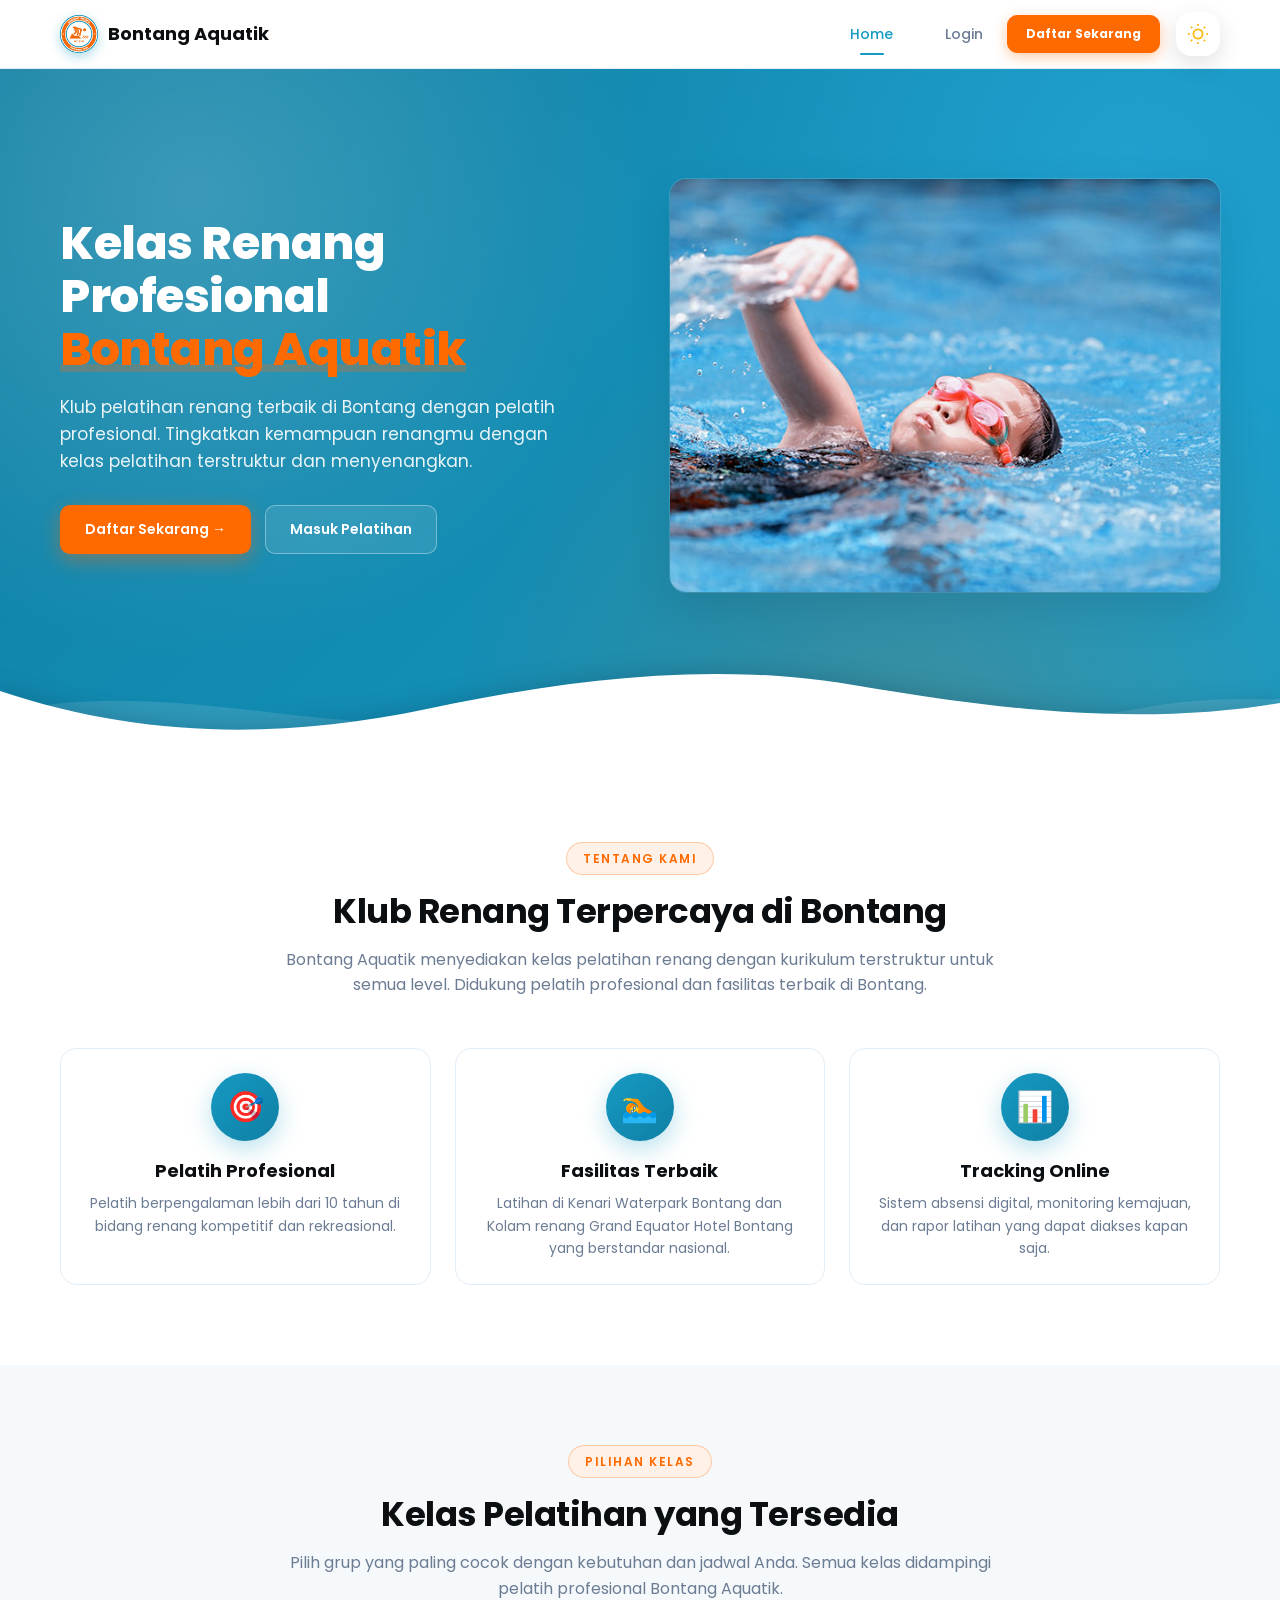
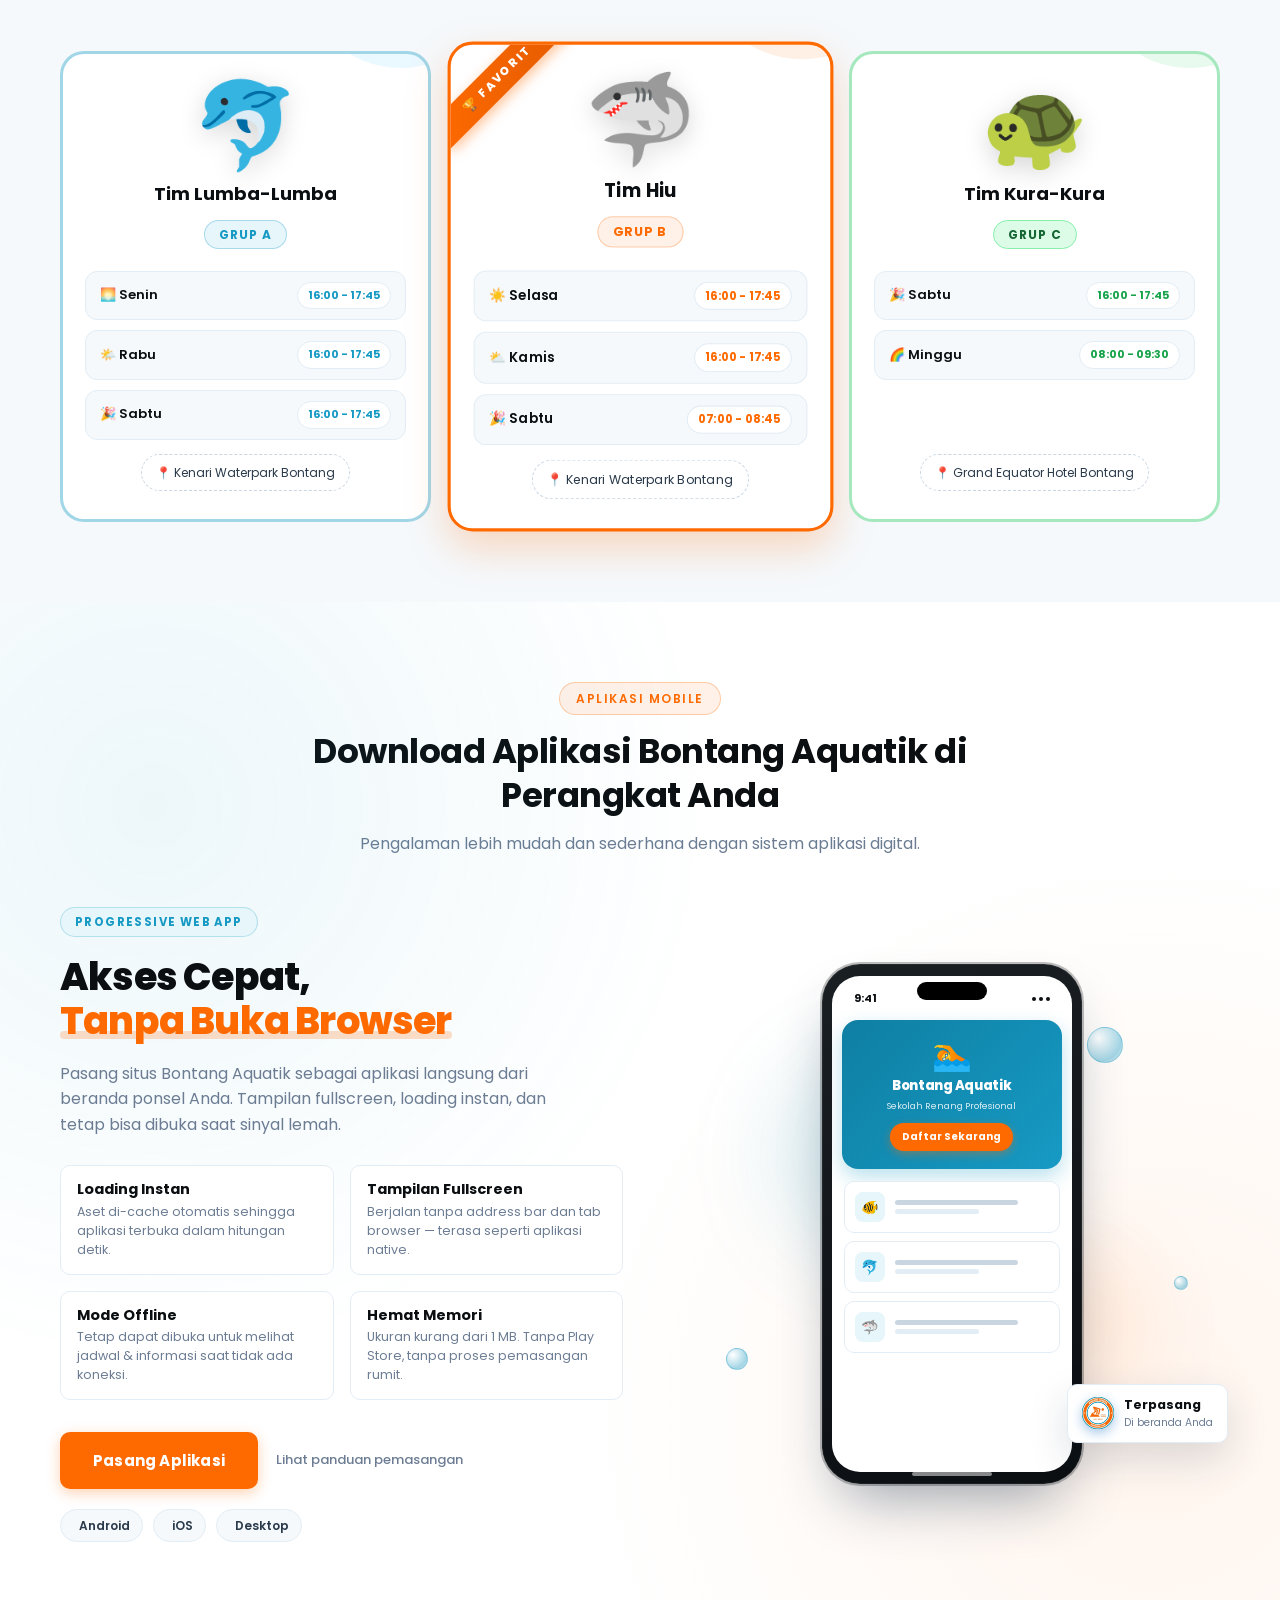
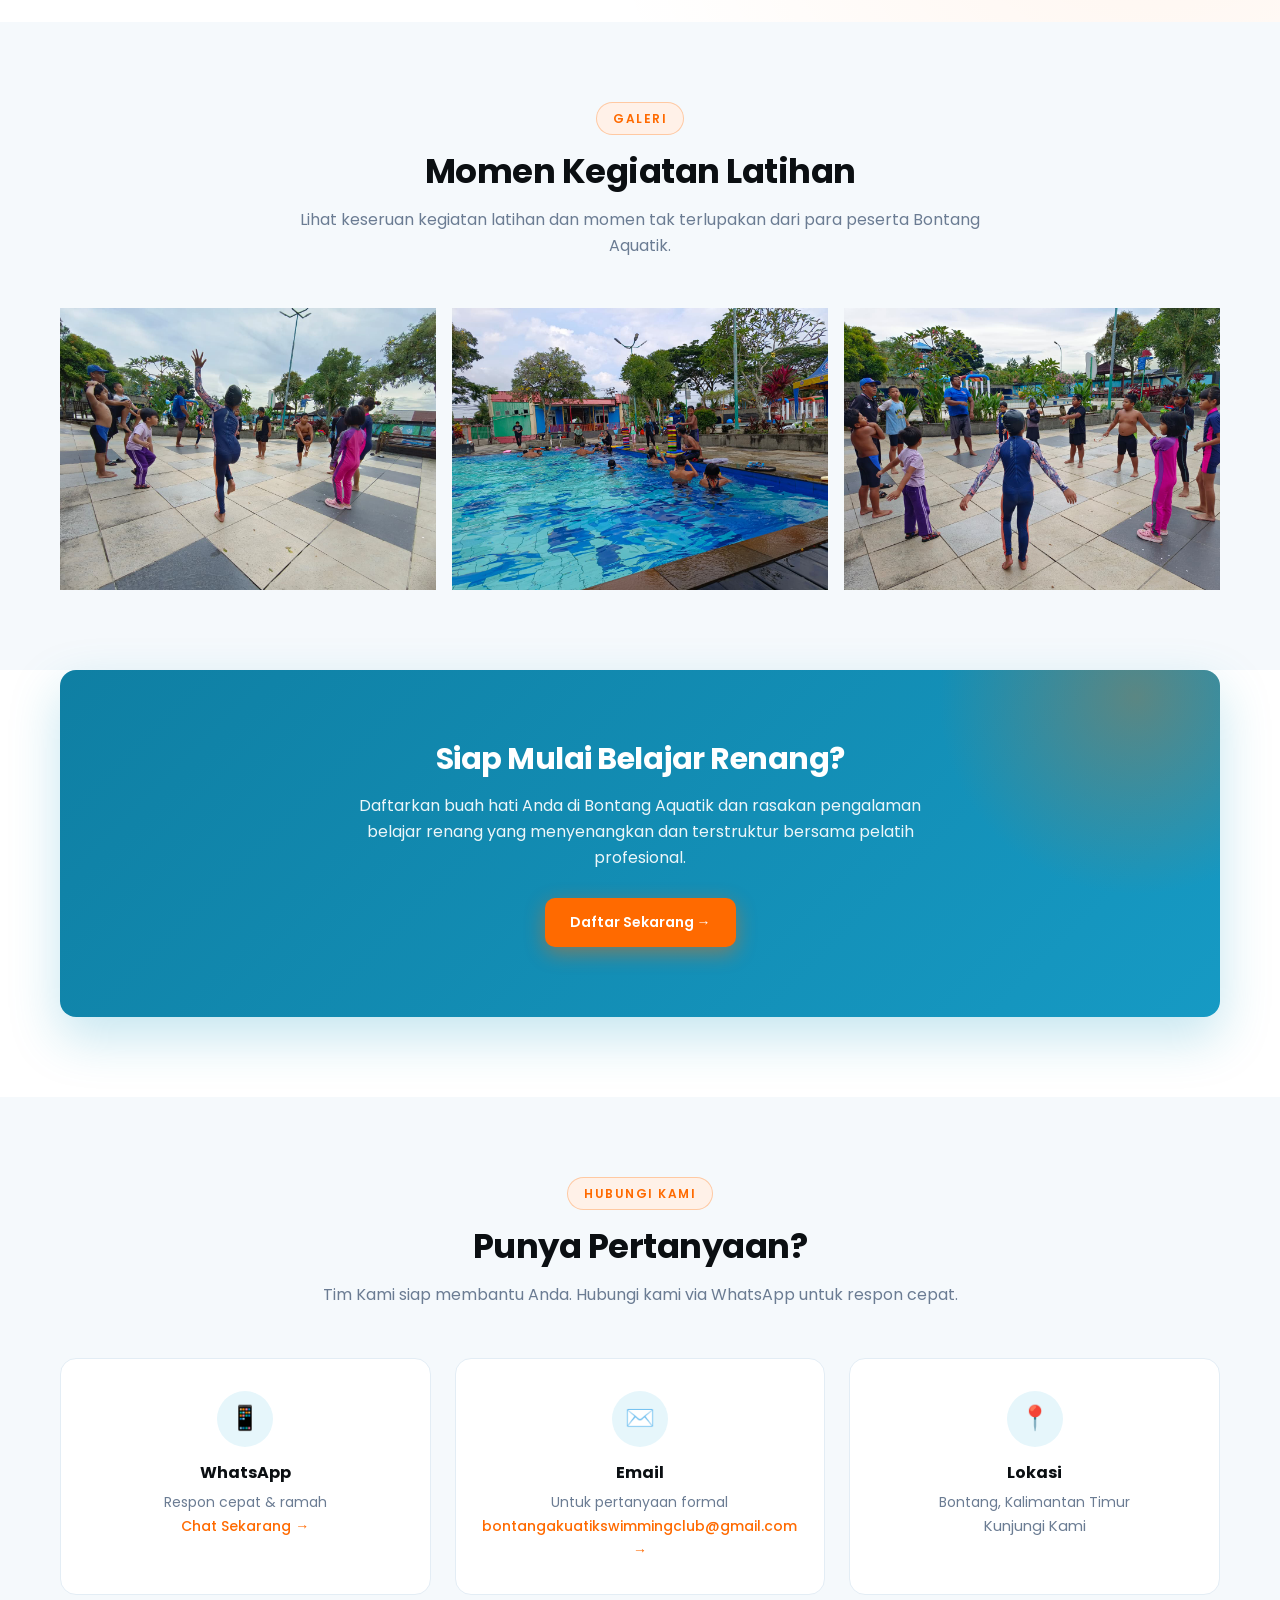
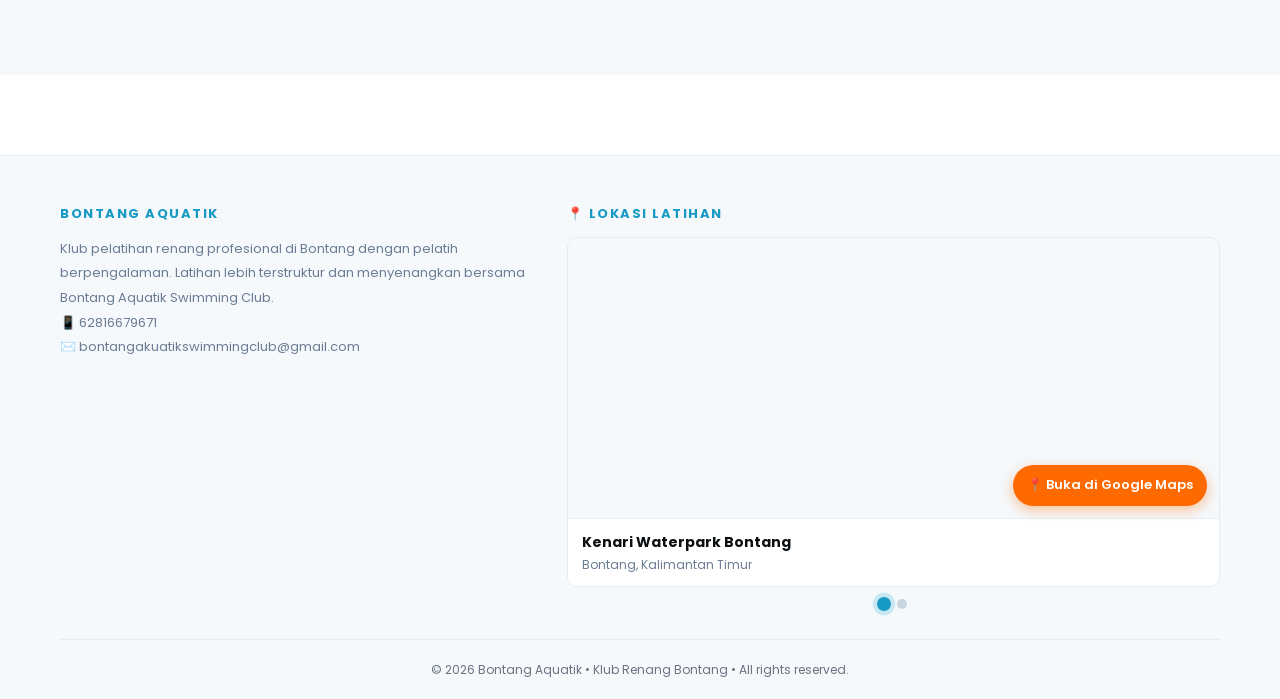
==== commit 33ff15ce: "update seluruh icon-x.png" ====
--- a/index.html
+++ b/index.html
@@ -7,8 +7,8 @@
   <meta name="apple-mobile-web-app-capable" content="yes">
   <meta name="apple-mobile-web-app-status-bar-style" content="black-translucent">
   <meta name="apple-mobile-web-app-title" content="Bontang Aquatik">
-  <link rel="apple-touch-icon" href="assets/icon-192.png">
-  <link rel="apple-touch-icon" sizes="180x180" href="assets/icon-180.png">
+  <link rel="apple-touch-icon" href="assets/images/logo.webp">
+  <link rel="apple-touch-icon" sizes="180x180" href="assets/images/logo.webp">
   <meta charset="UTF-8">
   <meta name="viewport" content="width=device-width, initial-scale=1.0">
 
@@ -80,8 +80,8 @@
   <meta name="mobile-web-app-capable" content="yes">
   <meta name="apple-mobile-web-app-status-bar-style" content="black-translucent">
   <meta name="apple-mobile-web-app-title" content="Bontang Aquatik">
-  <link rel="apple-touch-icon" href="assets/icon-192.png">
-  <link rel="apple-touch-icon" sizes="180x180" href="assets/icon-180.png">
+  <link rel="apple-touch-icon" href="assets/images/logo.webp">
+  <link rel="apple-touch-icon" sizes="180x180" href="assets/images/logo.webp">
 
 </head>
 
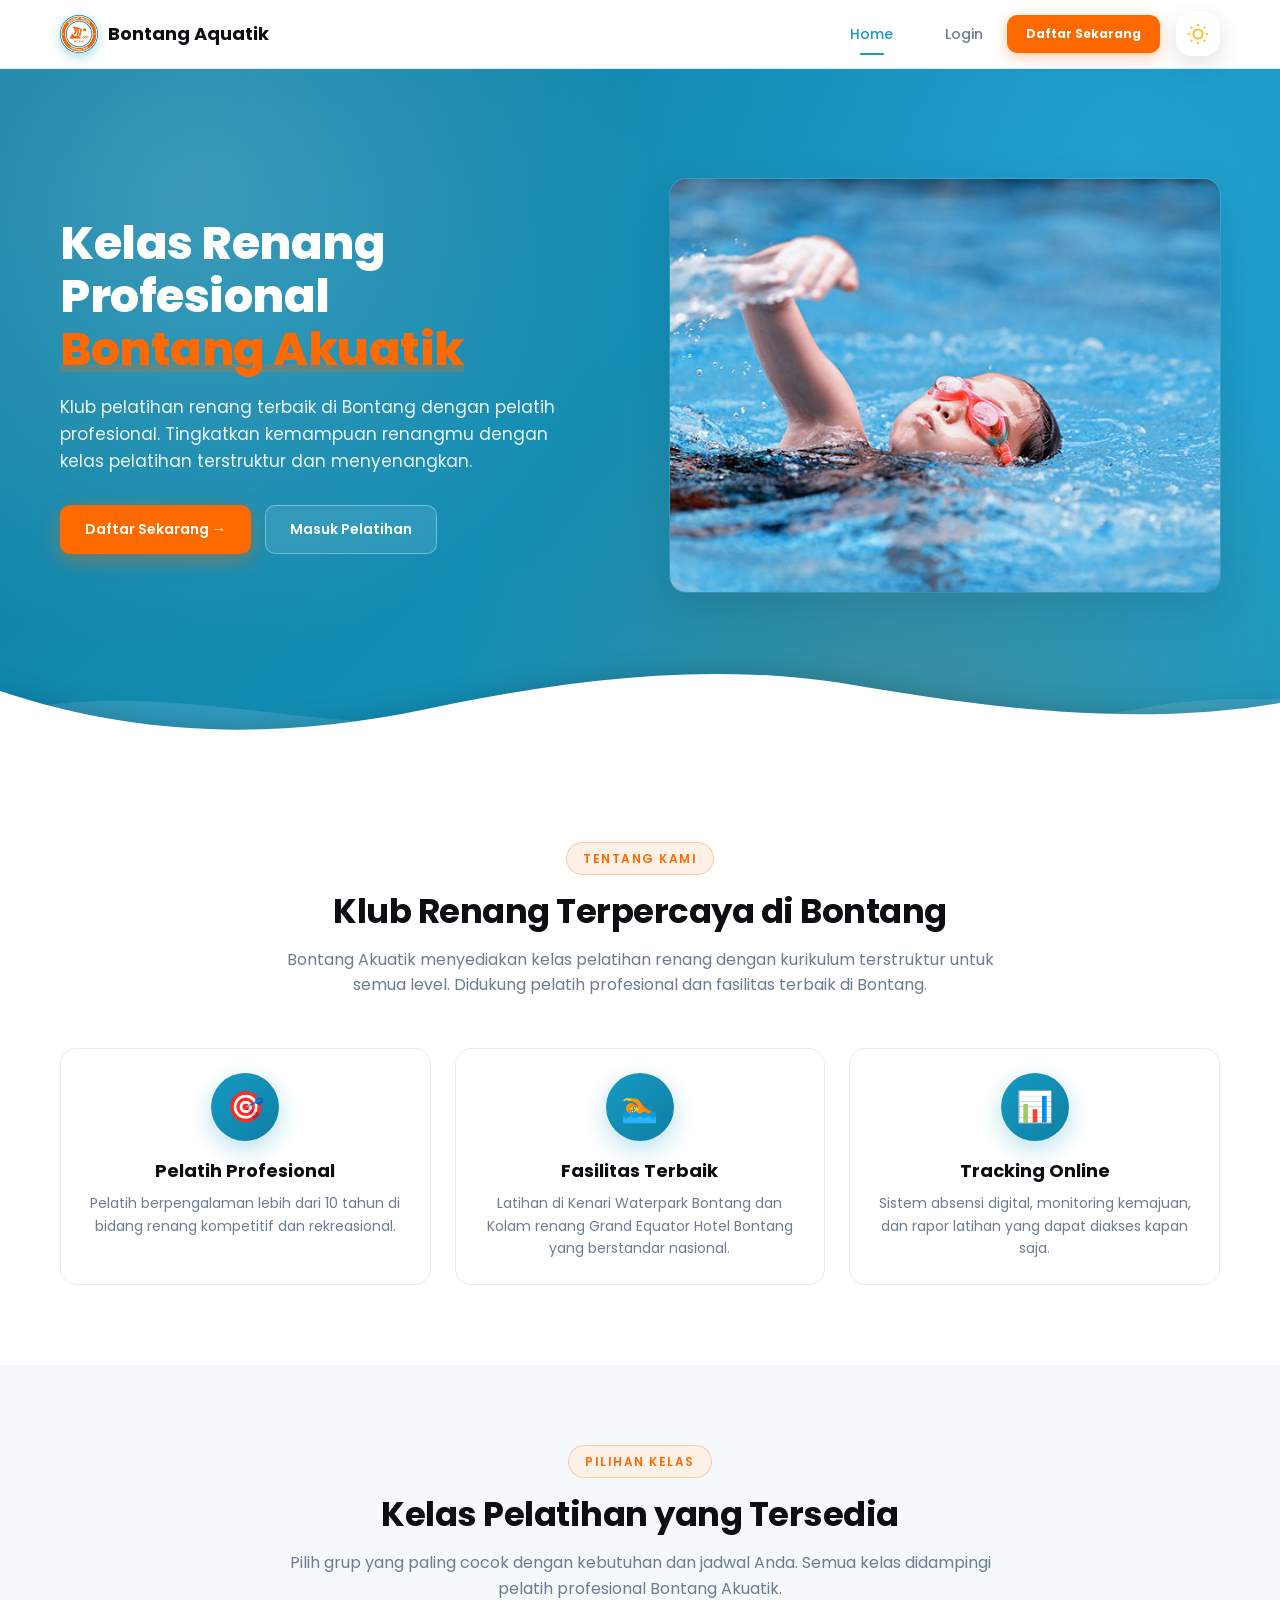
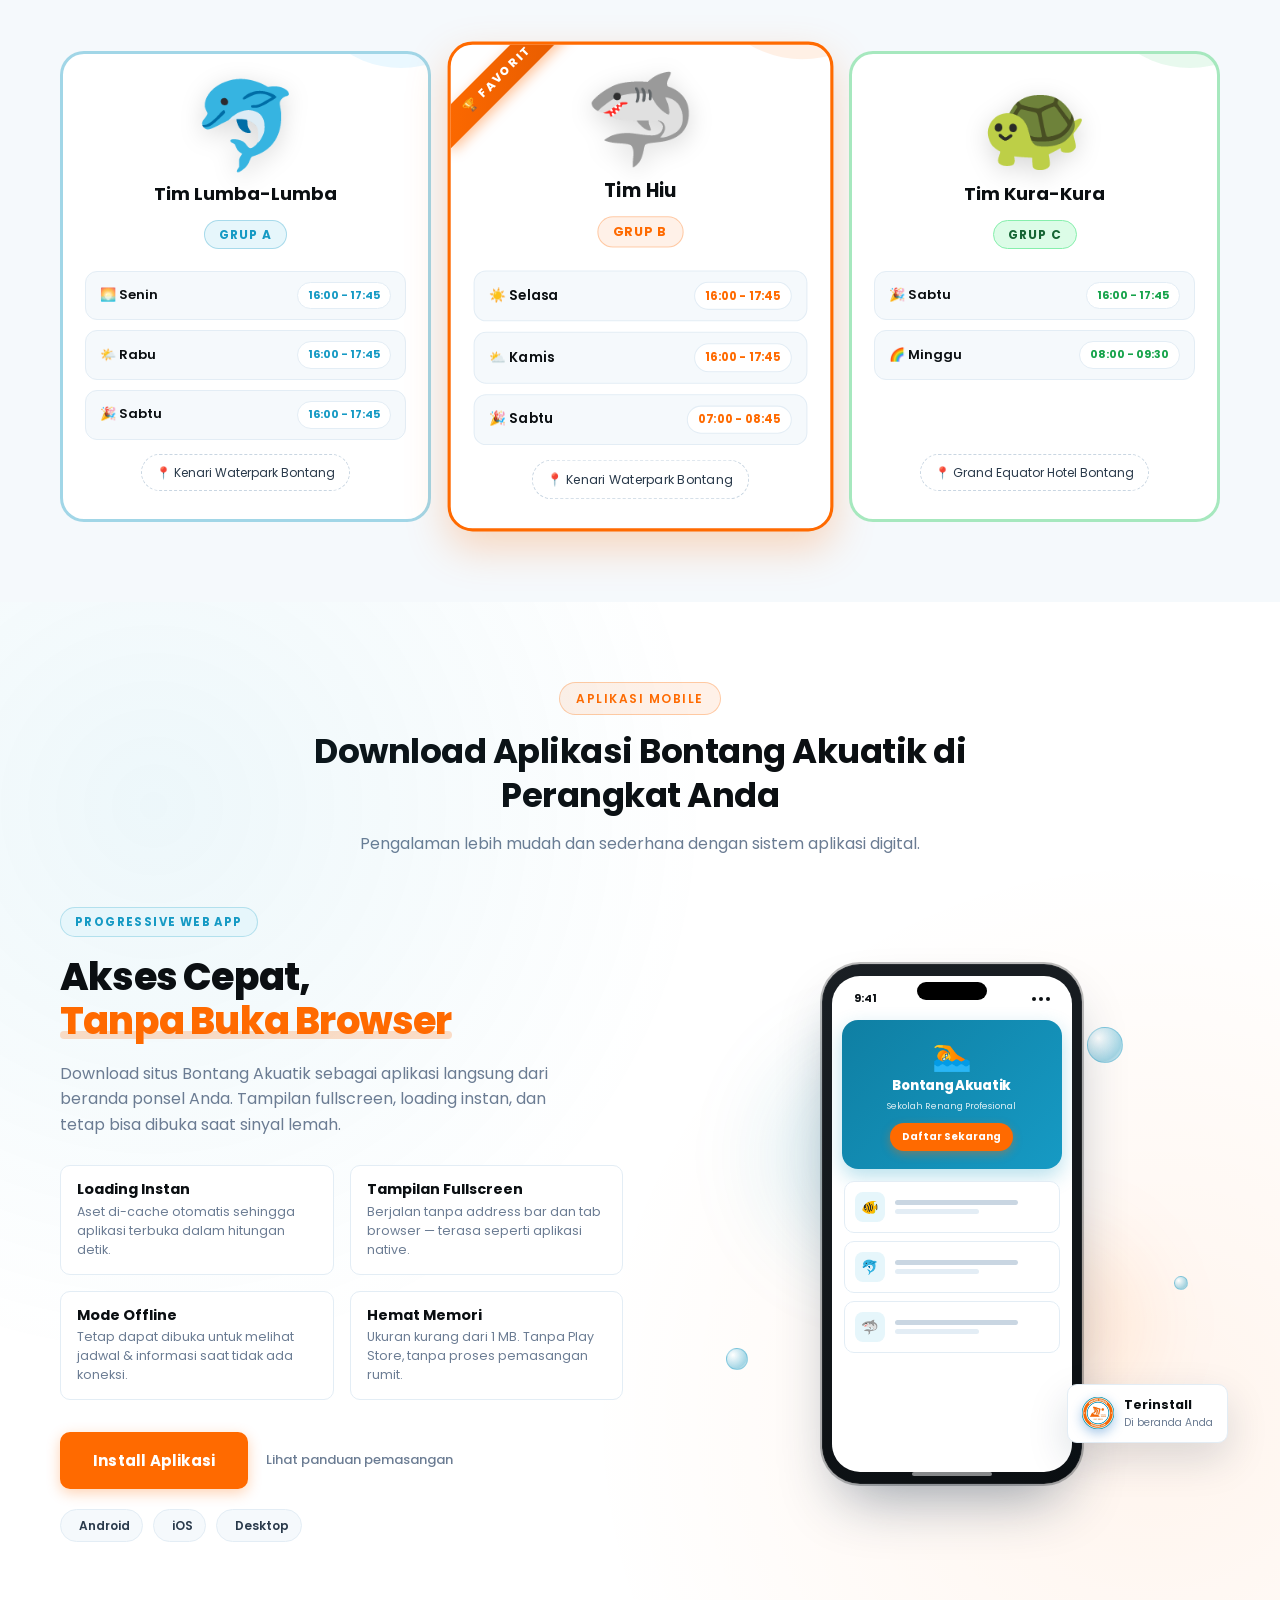
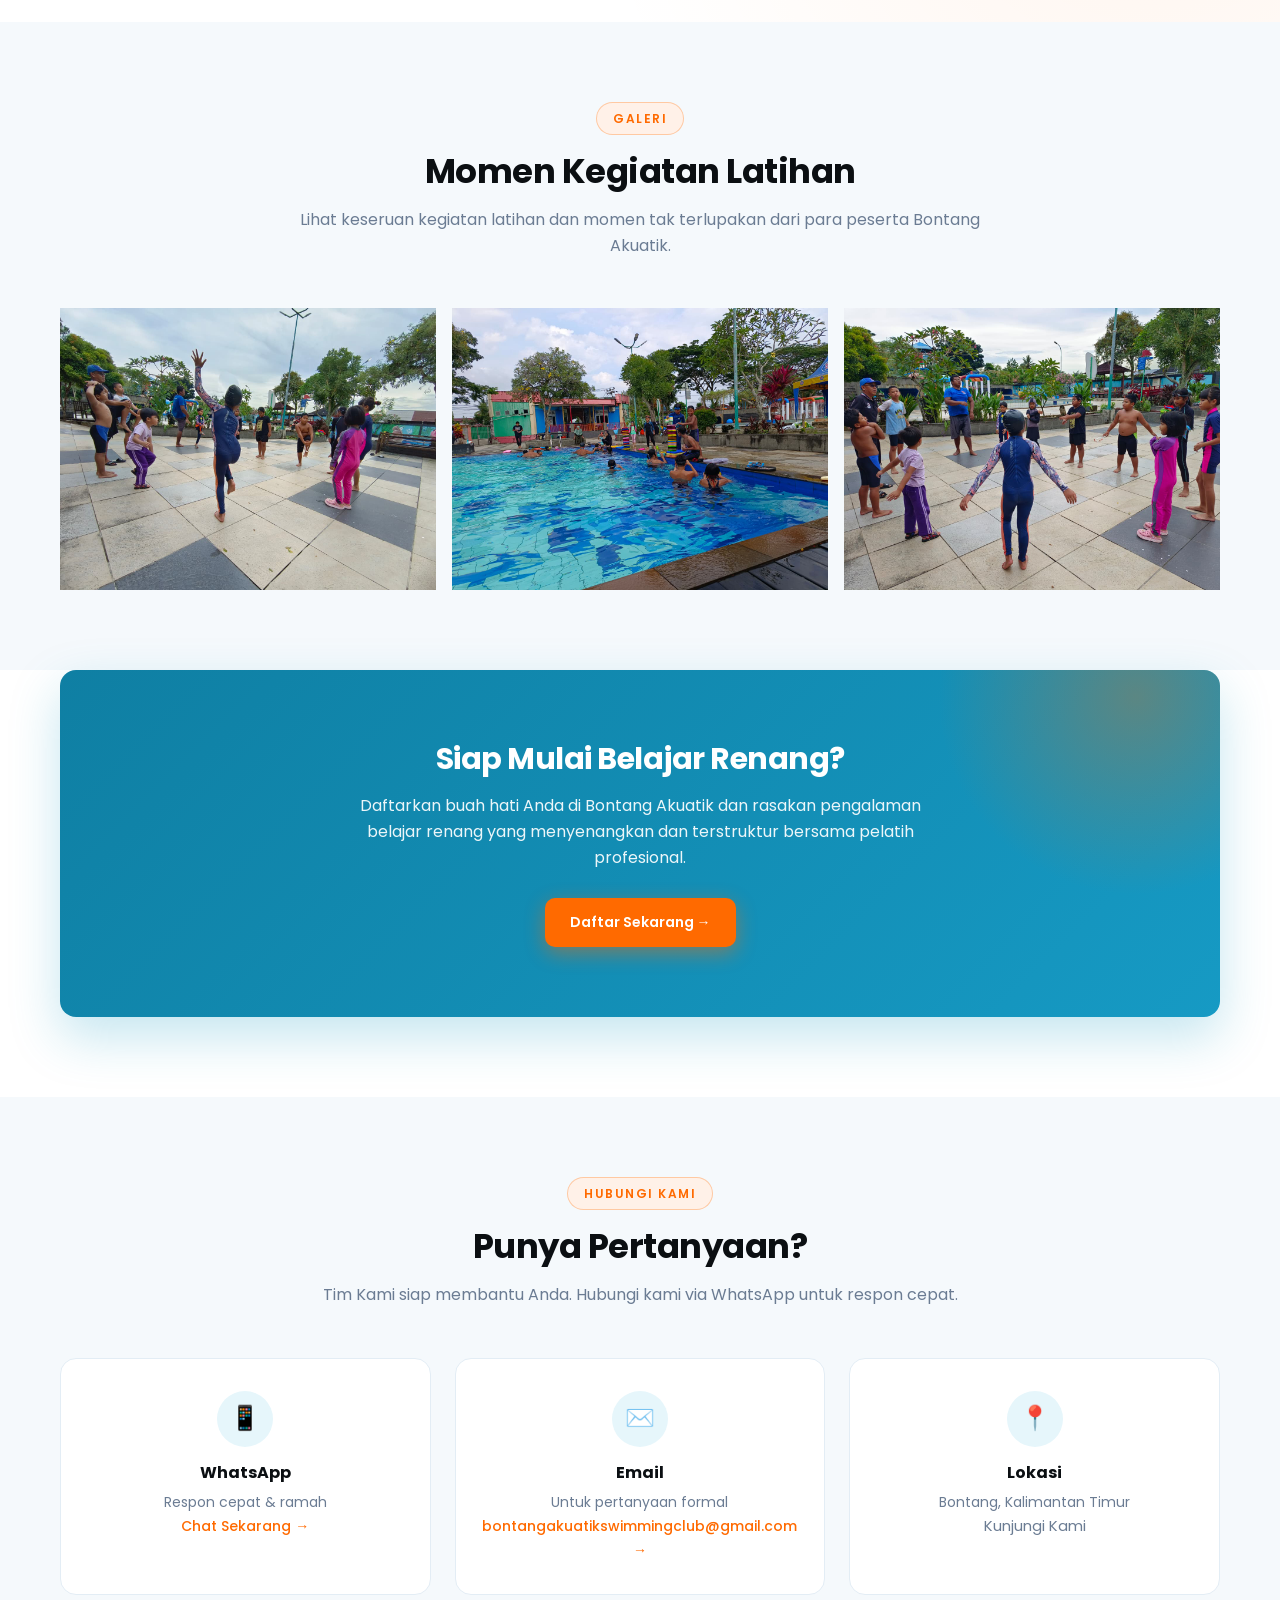
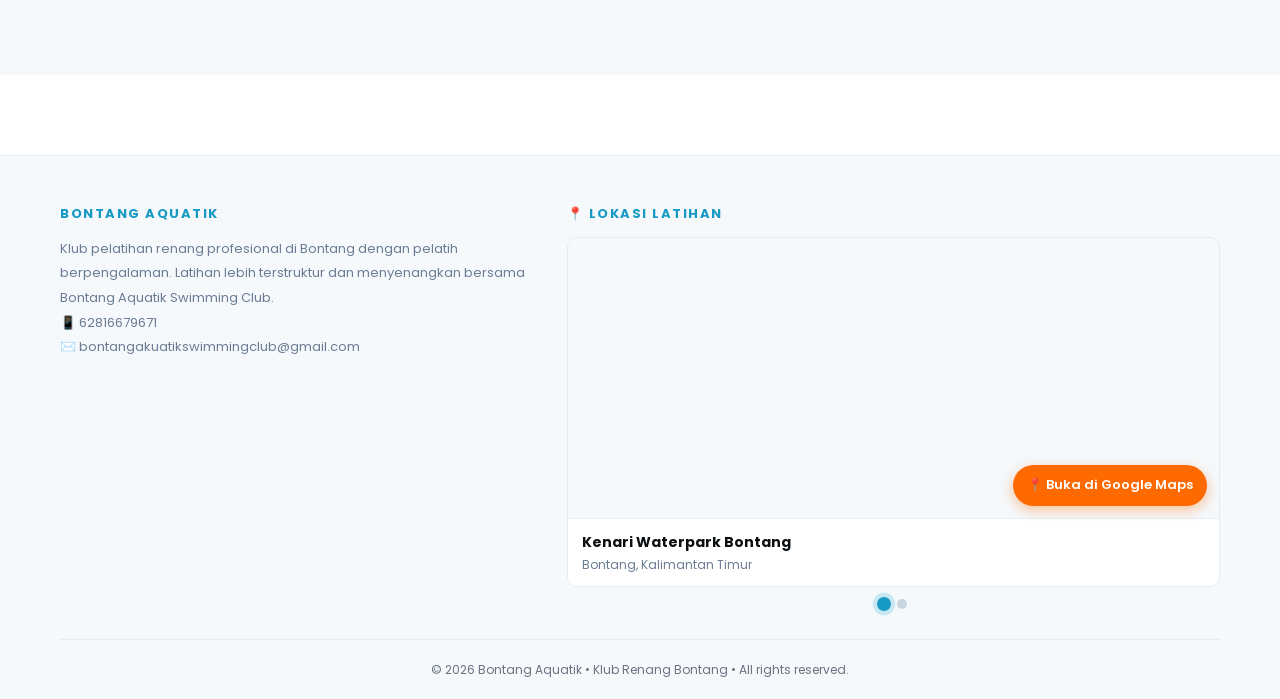
==== commit d8b0feb9: "update sebagian code Aquatik menjadi Akuatik" ====
--- a/index.html
+++ b/index.html
@@ -1,113 +1,85 @@
 <!DOCTYPE html>
 <html lang="id">
 <head>
-  <link rel="manifest" href="manifest.json">
+  <meta charset="UTF-8">
   <meta name="theme-color" content="#169AC4">
   <meta name="mobile-web-app-capable" content="yes">
   <meta name="apple-mobile-web-app-capable" content="yes">
   <meta name="apple-mobile-web-app-status-bar-style" content="black-translucent">
-  <meta name="apple-mobile-web-app-title" content="Bontang Aquatik">
-  <link rel="apple-touch-icon" href="assets/images/logo.webp">
-  <link rel="apple-touch-icon" sizes="180x180" href="assets/images/logo.webp">
-  <meta charset="UTF-8">
+  <meta name="apple-mobile-web-app-status-bar-style" content="default">
+  <meta name="apple-mobile-web-app-title" content="Bontang Akuatik">
   <meta name="viewport" content="width=device-width, initial-scale=1.0">
-
-  <!-- ===== SEO ===== -->
-  <title>Bontang Aquatik - Kelas Renang Bontang | Pelatih Renang Profesional Kolam Renang Bontang</title>
-  <meta name="description" content="Bontang Aquatik adalah klub pelatihan renang profesional di Bontang. Pelatih bersertifikat, latihan rutin di Kenari Waterpark Bontang (Kenari Waterpark) & Grand Equator Hotel Bontang. Daftar kelas Grup A, B, C sekarang!">
-  <meta name="keywords" content="renang bontang, bontang aquatik, pelatih renang, kenari waterpark, bontang waterpark, kolam renang bontang, Kenari Waterpark Bontang, Grand Equator Hotel Bontang, renang YPK, klub renang bontang, les renang bontang, kursus renang bontang, latihan renang bontang, renang anak bontang">
-  <meta name="author" content="Bontang Aquatik">
+  <!-- ============================== SEO ============================== -->
+  <meta name="description" content="Bontang Akuatik adalah klub pelatihan renang profesional di Bontang. Pelatih bersertifikat, latihan rutin di Kenari Waterpark Bontang (Kenari Waterpark) & Grand Equator Hotel Bontang. Daftar kelas Grup A, B, C sekarang!">
+  <meta name="keywords" content="renang bontang, bontang akuatik, pelatih renang, kenari waterpark, bontang waterpark, kolam renang bontang, Kenari Waterpark Bontang, Grand Equator Hotel Bontang, renang YPK, klub renang bontang, les renang bontang, kursus renang bontang, latihan renang bontang, renang anak bontang">
+  <meta name="author" content="Bontang Akuatik">
   <meta name="robots" content="index, follow">
   <meta name="geo.region" content="ID-KI">
   <meta name="geo.placename" content="Bontang, Kalimantan Timur">
-
-  <!-- OpenGraph / Facebook -->
+  <!-- ============================== OpenGraph FACEBOOK ============================== -->
   <meta property="og:type" content="website">
-  <meta property="og:title" content="Bontang Aquatik - Kelas Pelatihan Renang Profesional di Bontang">
+  <meta property="og:title" content="Bontang Akuatik - Kelas Pelatihan Renang Profesional di Bontang">
   <meta property="og:description" content="Klub pelatihan renang profesional di Bontang. Latihan di Kenari Waterpark Bontang & Ekuator dengan pelatih bersertifikat.">
   <meta property="og:image" content="assets/images/logo.webp">
   <meta property="og:locale" content="id_ID">
-  <meta property="og:site_name" content="Bontang Aquatik">
-
-  <!-- Twitter -->
+  <meta property="og:site_name" content="Bontang Akuatik">
+  <!-- ============================== TWITTER ============================== -->
   <meta name="twitter:card" content="summary_large_image">
-  <meta name="twitter:title" content="Bontang Aquatik - Kelas Renang Bontang">
+  <meta name="twitter:title" content="Bontang Akuatik - Kelas Renang Bontang">
   <meta name="twitter:description" content="Klub pelatihan renang profesional di Bontang dengan pelatih bersertifikat.">
   <meta name="twitter:image" content="assets/images/logo.webp">
-
-  <!-- PWA -->
+  
   <link rel="manifest" href="manifest.json">
-  <meta name="apple-mobile-web-app-capable" content="yes">
-  <meta name="apple-mobile-web-app-status-bar-style" content="default">
-  <meta name="apple-mobile-web-app-title" content="Bontang Aquatik">
-  <meta name="theme-color" content="#169AC4">
-
-  <!-- ===== FAVICON ===== -->
-  <link rel="icon" type="image/jpeg" href="assets/images/logo.webp">
   <link rel="apple-touch-icon" href="assets/images/logo.webp">
-
-  <!-- ===== Structured Data (JSON-LD) ===== -->
-  <script type="application/ld+json">
-  {
-    "@context": "https://schema.org",
-    "@type": "SportsActivityLocation",
-    "name": "Bontang Aquatik",
-    "description": "Klub pelatihan renang profesional di Bontang dengan pelatih bersertifikat. Latihan di Kenari Waterpark Bontang dan Grand Equator Hotel Bontang.",
-    "image": "assets/images/logo.webp",
-    "address": {
-      "@type": "PostalAddress",
-      "addressLocality": "Bontang",
-      "addressRegion": "Kalimantan Timur",
-      "addressCountry": "ID"
-    },
-    "sport": "Swimming",
-    "telephone": "+62816679671",
-    "areaServed": "Bontang",
-    "keywords": "renang bontang, bontang aquatik, pelatih renang, kenari waterpark, bontang waterpark, kolam renang bontang, Kenari Waterpark Bontang, Grand Equator Hotel Bontang"
-  }
-  </script>
-
+  <link rel="apple-touch-icon" sizes="180x180" href="assets/images/logo.webp">
+  <link rel="icon" type="image/png" href="assets/images/logo.png">
   <link rel="stylesheet" href="assets/css/global.css">
   <link rel="stylesheet" href="assets/css/navbar.css">
   <link rel="stylesheet" href="assets/css/home.css">
   <link rel="stylesheet" href="assets/css/pwa.css">
 
-  <link rel="manifest" href="manifest.json">
-  <meta name="theme-color" content="#169AC4">
-
-  <!-- iOS-specific (agar terbuka tanpa Safari UI saat dipasang) -->
-  <meta name="apple-mobile-web-app-capable" content="yes">
-  <meta name="mobile-web-app-capable" content="yes">
-  <meta name="apple-mobile-web-app-status-bar-style" content="black-translucent">
-  <meta name="apple-mobile-web-app-title" content="Bontang Aquatik">
-  <link rel="apple-touch-icon" href="assets/images/logo.webp">
-  <link rel="apple-touch-icon" sizes="180x180" href="assets/images/logo.webp">
-
+  <!-- ============================== STRUKTUR DATA ============================== -->
+  <script type="application/ld+json">
+    {
+      "@context": "https://schema.org",
+      "@type": "SportsActivityLocation",
+      "name": "Bontang Akuatik",
+      "description": "Klub pelatihan renang profesional di Bontang dengan pelatih bersertifikat. Latihan di Kenari Waterpark Bontang dan Grand Equator Hotel Bontang.",
+      "image": "assets/images/logo.webp",
+      "address": {
+        "@type": "PostalAddress",
+        "addressLocality": "Bontang",
+        "addressRegion": "Kalimantan Timur",
+        "addressCountry": "ID"
+      },
+      "sport": "Swimming",
+      "telephone": "+62816679671",
+      "areaServed": "Bontang",
+      "keywords": "renang bontang, bontang akuatik, pelatih renang, kenari waterpark, bontang waterpark, kolam renang bontang, Kenari Waterpark Bontang, Grand Equator Hotel Bontang"
+    }
+  </script>
+
+  <title>Bontang Akuatik - Kelas Renang Bontang | Pelatih Renang Profesional Kolam Renang Bontang</title>
 </head>
 
 <body>
-
-  <!-- ============================== HERO (UPGRADED) ============================== -->
+  <!-- ============================== HERO ============================== -->
   <section class="hero" id="hero">
-    <!-- Layer dekoratif -->
     <div class="hero-bubbles" id="hero-bubbles" aria-hidden="true"></div>
-
     <div class="hero-inner">
       <div class="hero-copy">
-        <h1>Kelas Renang Profesional <span>Bontang Aquatik</span></h1>
+        <h1>Kelas Renang Profesional <span>Bontang Akuatik</span></h1>
         <p>Klub pelatihan renang terbaik di Bontang dengan pelatih profesional. Tingkatkan kemampuan renangmu dengan kelas pelatihan terstruktur dan menyenangkan.</p>
         <div class="hero-buttons">
           <a href="registrasi.html" class="btn btn-primary">Daftar Sekarang →</a>
-          <!-- <a href="#kelas" class="btn btn-secondary">Lihat Kelas Tersedia</a> -->
           <a href="login.html" class="btn btn-secondary">Masuk Pelatihan</a>
         </div>
       </div>
       <div class="hero-image">
-        <img src="assets/images/hero.jpeg" alt="Latihan Renang Bontang Aquatik" onerror="this.style.display='none';this.nextElementSibling.style.display='flex';">
+        <img src="assets/images/hero.jpeg" alt="Latihan Renang Bontang Akuatik" onerror="this.style.display='none';this.nextElementSibling.style.display='flex';">
         <div class="hero-image-placeholder" style="display:none;">🏊‍♂️</div>
       </div>
     </div>
-
     <!-- Ombak bawah (timbul + shadow) -->
     <div class="hero-wave" aria-hidden="true">
       <svg viewBox="0 0 1440 120" preserveAspectRatio="none" xmlns="http://www.w3.org/2000/svg">
@@ -117,13 +89,13 @@
     </div>
   </section>
 
-  <!-- TENTANG -->
+  <!-- ============================== TENTANG ============================== -->
   <section class="section" id="tentang">
     <div class="container">
       <div class="section-header">
         <span class="label">Tentang Kami</span>
         <h2>Klub Renang Terpercaya di Bontang</h2>
-        <p>Bontang Aquatik menyediakan kelas pelatihan renang dengan kurikulum terstruktur untuk semua level. Didukung pelatih profesional dan fasilitas terbaik di Bontang.</p>
+        <p>Bontang Akuatik menyediakan kelas pelatihan renang dengan kurikulum terstruktur untuk semua level. Didukung pelatih profesional dan fasilitas terbaik di Bontang.</p>
       </div>
       <div class="profile-grid">
         <div class="card profile-card">
@@ -145,13 +117,13 @@
     </div>
   </section>
 
-  <!-- ===== KELAS TERSEDIA (Request 6) ===== -->
+  <!-- ============================== KELAS TERSEDIA ============================== -->
   <section class="section section-alt" id="kelas">
     <div class="container">
       <div class="section-header">
         <span class="label">Pilihan Kelas</span>
         <h2>Kelas Pelatihan yang Tersedia</h2>
-        <p>Pilih grup yang paling cocok dengan kebutuhan dan jadwal Anda. Semua kelas didampingi pelatih profesional Bontang Aquatik.</p>
+        <p>Pilih grup yang paling cocok dengan kebutuhan dan jadwal Anda. Semua kelas didampingi pelatih profesional Bontang Akuatik.</p>
       </div>
       <div class="schedule-grid" id="schedule-grid">
         <!-- Auto-rendered by home.js -->
@@ -159,26 +131,12 @@
     </div>
   </section>
 
-  <!-- ===== JADWAL LATIHAN (Request 7 - Kids Friendly) ===== -->
-  <!-- <section class="section schedule-section" id="jadwal">
-    <div class="container">
-      <div class="section-header">
-        <span class="label">Jadwal Latihan</span>
-        <h2>Yuk Cek Jadwal Renang Kamu!</h2>
-        <p>Pilih tim sesuai jadwal yang kamu suka.</p>
-      </div>
-      <div class="schedule-grid" id="schedule-grid"> -->
-        <!-- Auto-rendered by home.js -->
-      <!-- </div>
-    </div>
-  </section> -->
-
-  <!-- PWA -->
+  <!-- ============================== PWA ============================== -->
   <section class="section" id="install-app" aria-labelledby="install-app-title">
   <div class="container">
     <div class="section-header">
       <span class="label">Aplikasi Mobile</span>
-      <h2 id="install-app-title">Download Aplikasi Bontang Aquatik di Perangkat Anda</h2>
+      <h2 id="install-app-title">Download Aplikasi Bontang Akuatik di Perangkat Anda</h2>
       <p>Pengalaman lebih mudah dan sederhana dengan sistem aplikasi digital.</p>
     </div>
 
@@ -188,34 +146,30 @@
         <span class="pwa-eyebrow">Progressive Web App</span>
         <h3>Akses Cepat,<br><span class="pwa-highlight">Tanpa Buka Browser</span></h3>
         <p class="pwa-lead">
-          Pasang situs Bontang Aquatik sebagai aplikasi langsung dari beranda ponsel Anda.
+          Download situs Bontang Akuatik sebagai aplikasi langsung dari beranda ponsel Anda.
           Tampilan fullscreen, loading instan, dan tetap bisa dibuka saat sinyal lemah.
         </p>
 
         <ul class="pwa-features" role="list">
           <li class="pwa-feature">
-            <!-- <span class="pwa-feature-icon" aria-hidden="true">⚡</span> -->
             <div>
               <h4>Loading Instan</h4>
               <p>Aset di-cache otomatis sehingga aplikasi terbuka dalam hitungan detik.</p>
             </div>
           </li>
           <li class="pwa-feature">
-            <!-- <span class="pwa-feature-icon" aria-hidden="true">📱</span> -->
             <div>
               <h4>Tampilan Fullscreen</h4>
               <p>Berjalan tanpa address bar dan tab browser — terasa seperti aplikasi native.</p>
             </div>
           </li>
           <li class="pwa-feature">
-            <!-- <span class="pwa-feature-icon" aria-hidden="true">📶</span> -->
             <div>
               <h4>Mode Offline</h4>
               <p>Tetap dapat dibuka untuk melihat jadwal & informasi saat tidak ada koneksi.</p>
             </div>
           </li>
           <li class="pwa-feature">
-            <!-- <span class="pwa-feature-icon" aria-hidden="true">🪶</span> -->
             <div>
               <h4>Hemat Memori</h4>
               <p>Ukuran kurang dari 1 MB. Tanpa Play Store, tanpa proses pemasangan rumit.</p>
@@ -226,7 +180,6 @@
         <div class="pwa-cta">
           <button id="pwa-install-btn" class="btn btn-accent btn-lg pwa-install-btn" type="button"
                   aria-describedby="pwa-install-status">
-            <!-- <span class="pwa-btn-icon" aria-hidden="true">⬇</span> -->
             <span class="pwa-btn-label">Download Aplikasi</span>
           </button>
           <span class="pwa-install-status" id="pwa-install-status">Gratis dan Mudah</span>
@@ -259,7 +212,7 @@
             </div>
             <div class="pwa-phone-hero">
               <div class="pwa-phone-logo">🏊</div>
-              <div class="pwa-phone-title">Bontang Aquatik</div>
+              <div class="pwa-phone-title">Bontang Akuatik</div>
               <div class="pwa-phone-sub">Sekolah Renang Profesional</div>
               <div class="pwa-phone-cta">Daftar Sekarang</div>
             </div>
@@ -292,7 +245,7 @@
               <img src="assets/images/logo.webp">
             </div>
           <div>
-            <strong>Terpasang</strong>
+            <strong>Terinstall</strong>
             <span>Di beranda Anda</span>
           </div>
         </div>
@@ -301,18 +254,15 @@
   </div>
 </section>
 
-  <!-- GALLERY -->
+  <!-- ============================== GALERY ============================== -->
   <section class="section section-alt" id="galeri">
     <div class="container">
       <div class="section-header">
         <span class="label">Galeri</span>
         <h2>Momen Kegiatan Latihan</h2>
-        <p>Lihat keseruan kegiatan latihan dan momen tak terlupakan dari para peserta Bontang Aquatik.</p>
+        <p>Lihat keseruan kegiatan latihan dan momen tak terlupakan dari para peserta Bontang Akuatik.</p>
       </div>
       <div class="gallery-grid">
-        <!-- <img src="assets/images/gallery/foto1.jpeg" alt="Latihan Renang Bontang">
-        <img src="assets/images/gallery/foto2.jpeg" alt="Latihan Renang Bontang">
-        <img src="assets/images/gallery/foto3.jpeg" alt="Latihan Renang Bontang"> -->
         <img src="assets/images/gallery/foto4.jpeg" alt="Latihan Renang Bontang">
         <img src="assets/images/gallery/foto5.jpeg" alt="Latihan Renang Bontang">
         <img src="assets/images/gallery/foto6.jpeg" alt="Latihan Renang Bontang">
@@ -320,16 +270,16 @@
     </div>
   </section>
 
-  <!-- CTA -->
+  <!-- ============================== CTA ============================== -->
   <section class="container">
     <div class="cta-section">
       <h2>Siap Mulai Belajar Renang?</h2>
-      <p>Daftarkan buah hati Anda di Bontang Aquatik dan rasakan pengalaman belajar renang yang menyenangkan dan terstruktur bersama pelatih profesional.</p>
+      <p>Daftarkan buah hati Anda di Bontang Akuatik dan rasakan pengalaman belajar renang yang menyenangkan dan terstruktur bersama pelatih profesional.</p>
       <a href="registrasi.html" class="btn btn-primary">Daftar Sekarang →</a>
     </div>
   </section>
 
-  <!-- KONTAK -->
+  <!-- ============================== KONTAK ============================== -->
   <section class="section section-alt" id="kontak">
     <div class="container">
       <div class="section-header">
@@ -360,12 +310,12 @@
     </div>
   </section>
 
-  <!-- ============== SECTION BERITA (Hidden by default; ditampilkan jika ada data) ============== -->
+  <!-- ============================== BERITA ============================== -->
   <section class="section news-section hidden" id="berita">
     <div class="container">
       <div class="section-header">
         <span class="label">📰 Berita Terbaru</span>
-        <h2>Informasi & Berita Bontang Aquatik</h2>
+        <h2>Informasi & Berita Bontang Akuatik</h2>
         <p>Info lomba, tips renang, dan kabar terbaru dari pelatih.</p>
       </div>
       <div class="news-carousel-wrapper">
--- a/assets/css/global.css
+++ b/assets/css/global.css
@@ -163,6 +163,55 @@
 .btn-block { width: 100%; }
 
 /* ============== FORM ============== */
+.phone-input-group{
+    display:flex;
+    align-items:center;
+    width:100%;
+    border:1.5px solid var(--color-border);
+    border-radius:var(--radius-md);
+    background:var(--color-card);
+    transition:var(--transition);
+    overflow:hidden;
+}
+.phone-input-group:focus-within{
+    border-color:var(--color-primary);
+    box-shadow:0 0 0 3px rgba(0,123,255,.12);
+}
+.phone-prefix{
+    display:flex;
+    align-items:center;
+    justify-content:center;
+    padding:12px 14px;
+    font-family:inherit;
+    font-size:14px;
+    font-weight:500;
+    color:var(--color-text-heading);
+    background:var(--color-bg-section);
+    border-right:1.5px solid var(--color-border);
+    white-space:nowrap;
+    user-select:none;
+}
+
+.phone-input{
+    flex:1;
+    border:none;
+    outline:none;
+    padding:12px 14px;
+    font-family:inherit;
+    font-size:14px;
+    color:var(--color-text-heading);
+    background:transparent;
+}
+.phone-input::placeholder{
+    color:#9ca3af;
+}
+
+.form-text{
+    display:block;
+    margin-top:6px;
+    font-size:12px;
+    color:#6b7280;
+}
 .form-group { margin-bottom: 18px; }
 .form-group label {
   display: block; margin-bottom: 6px; font-weight: 500;
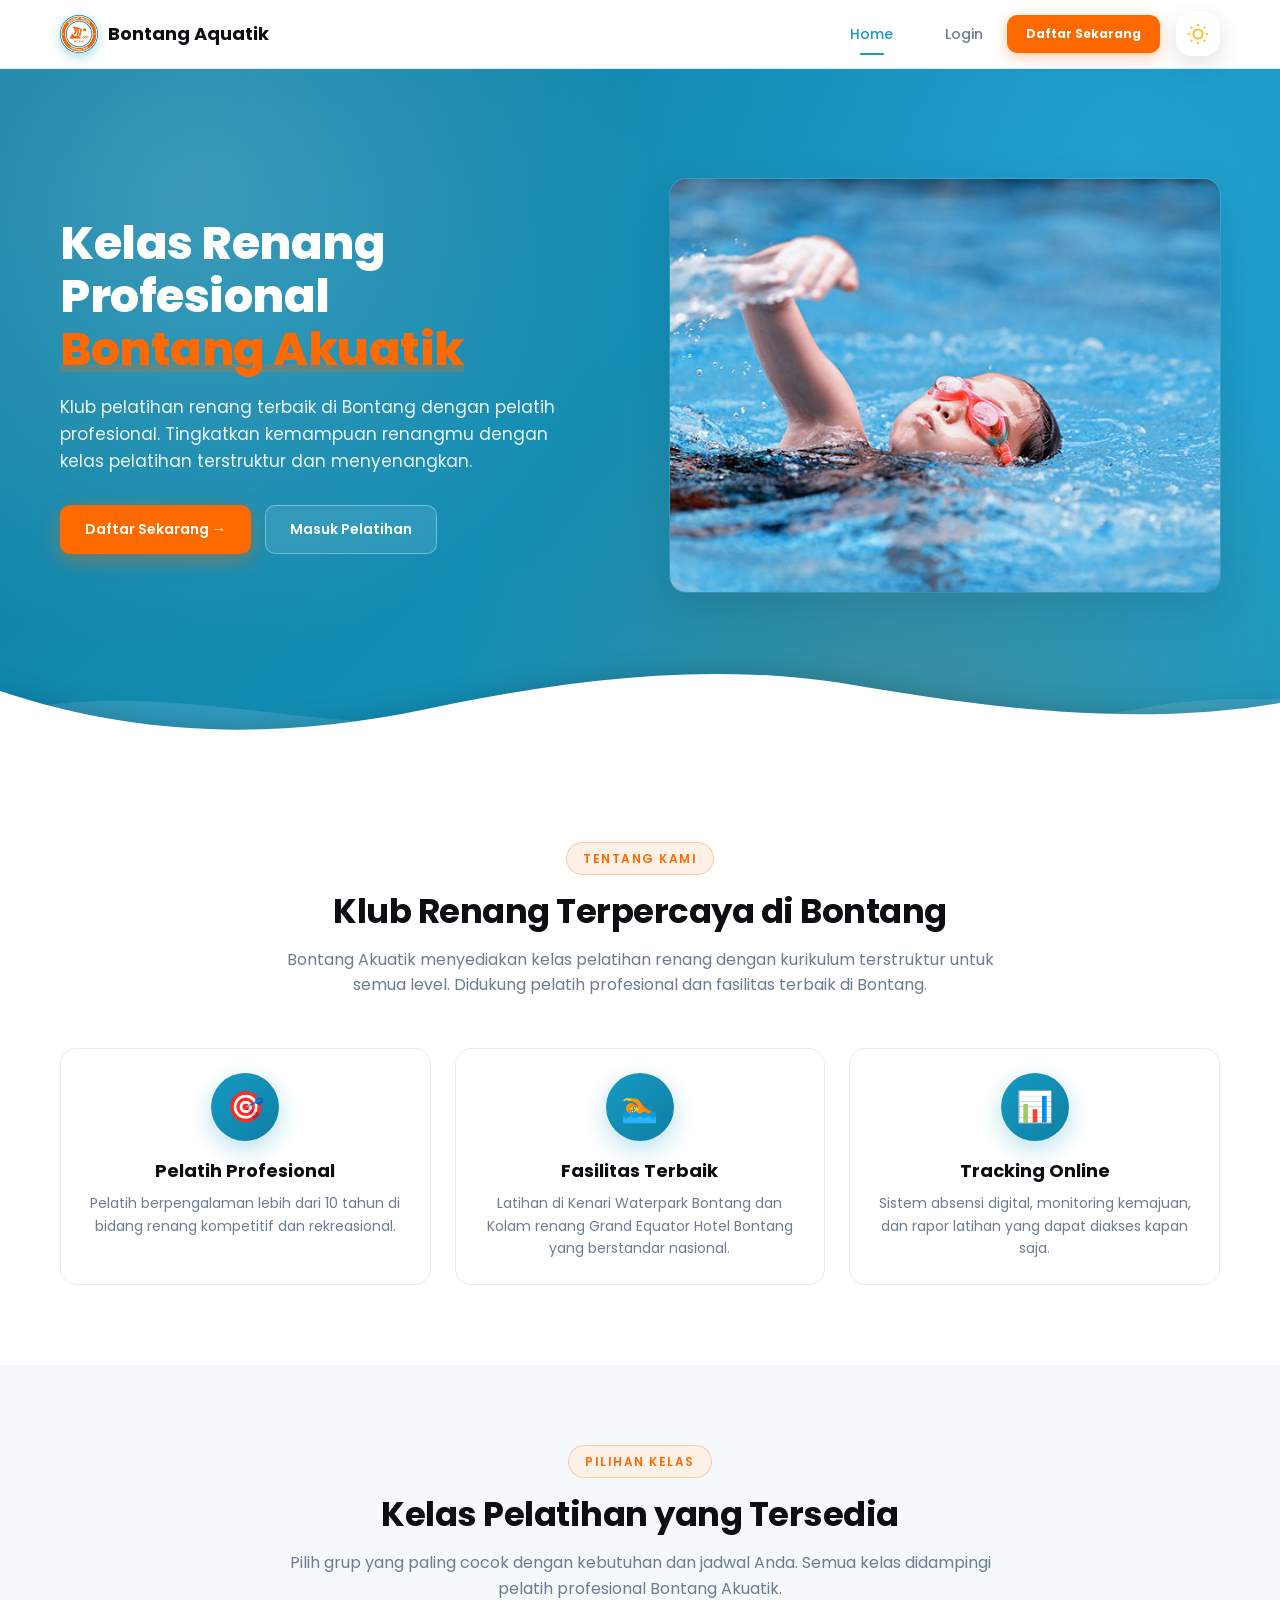
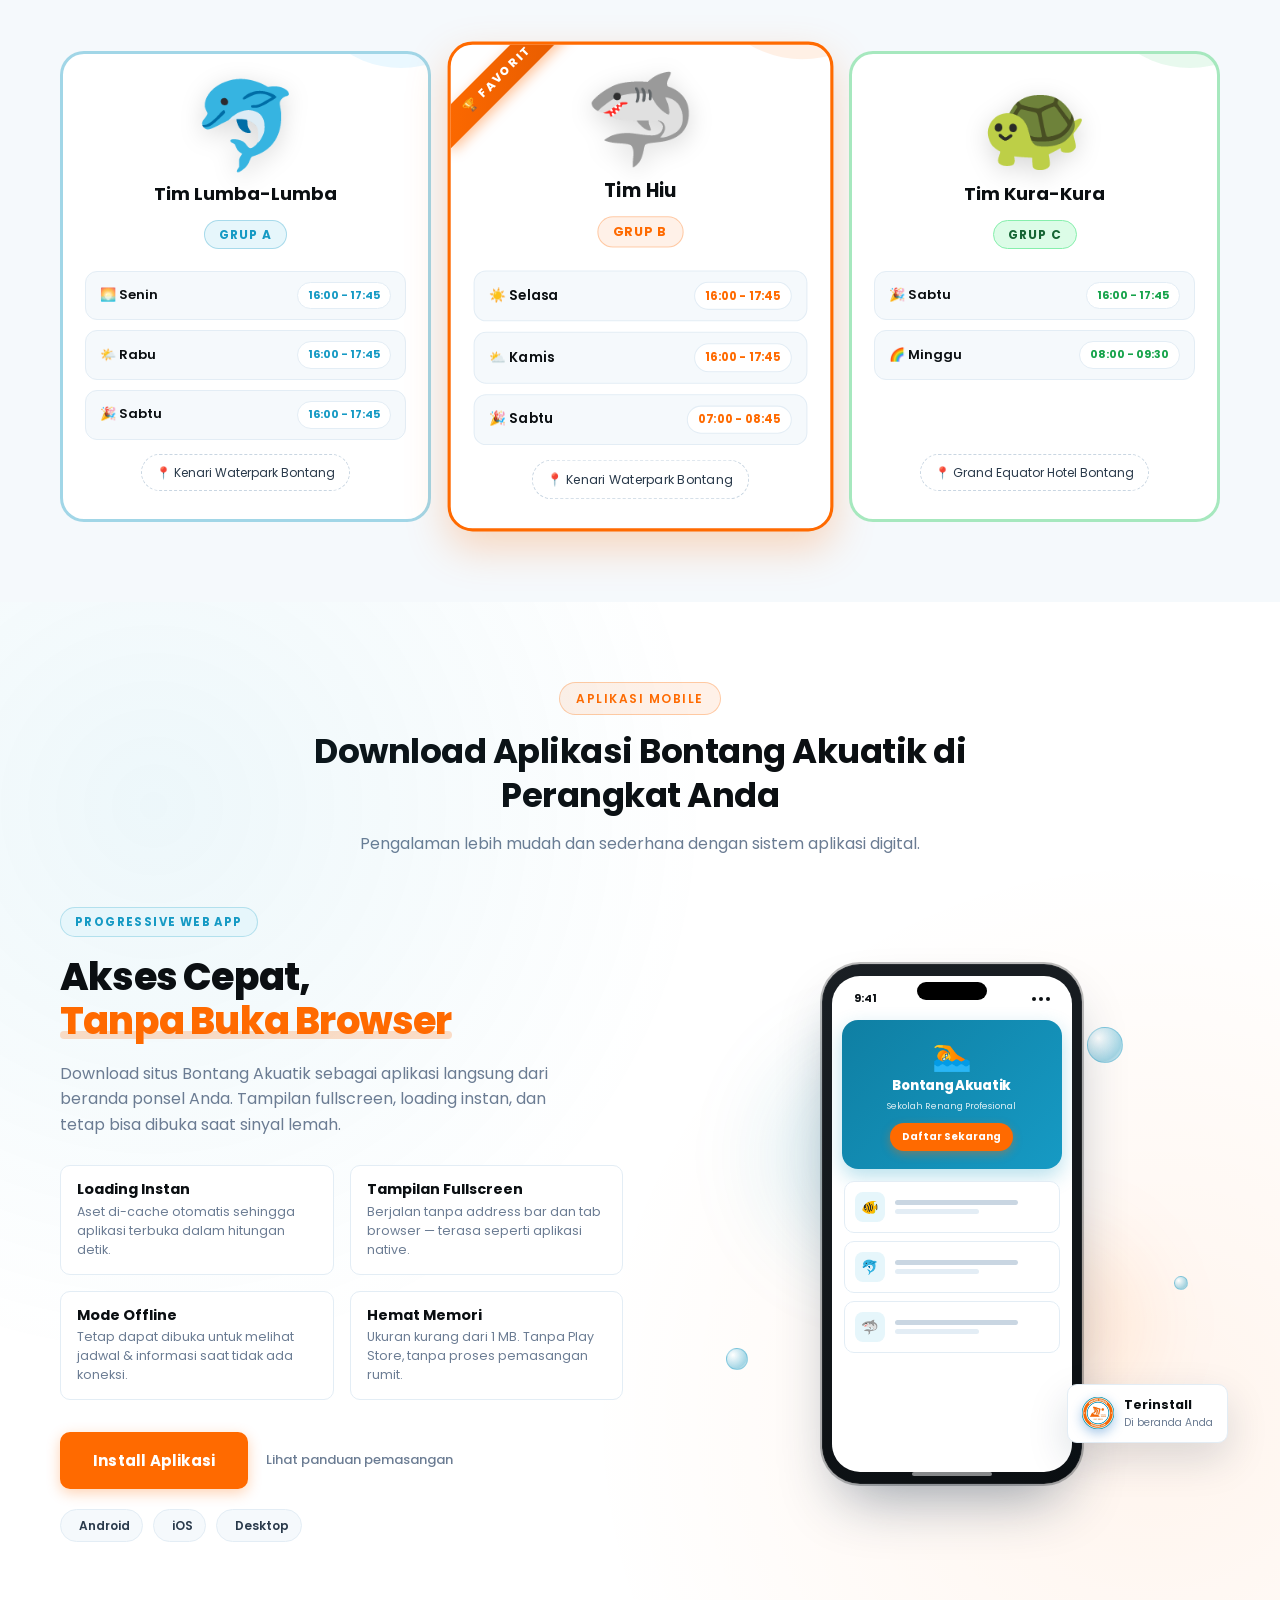
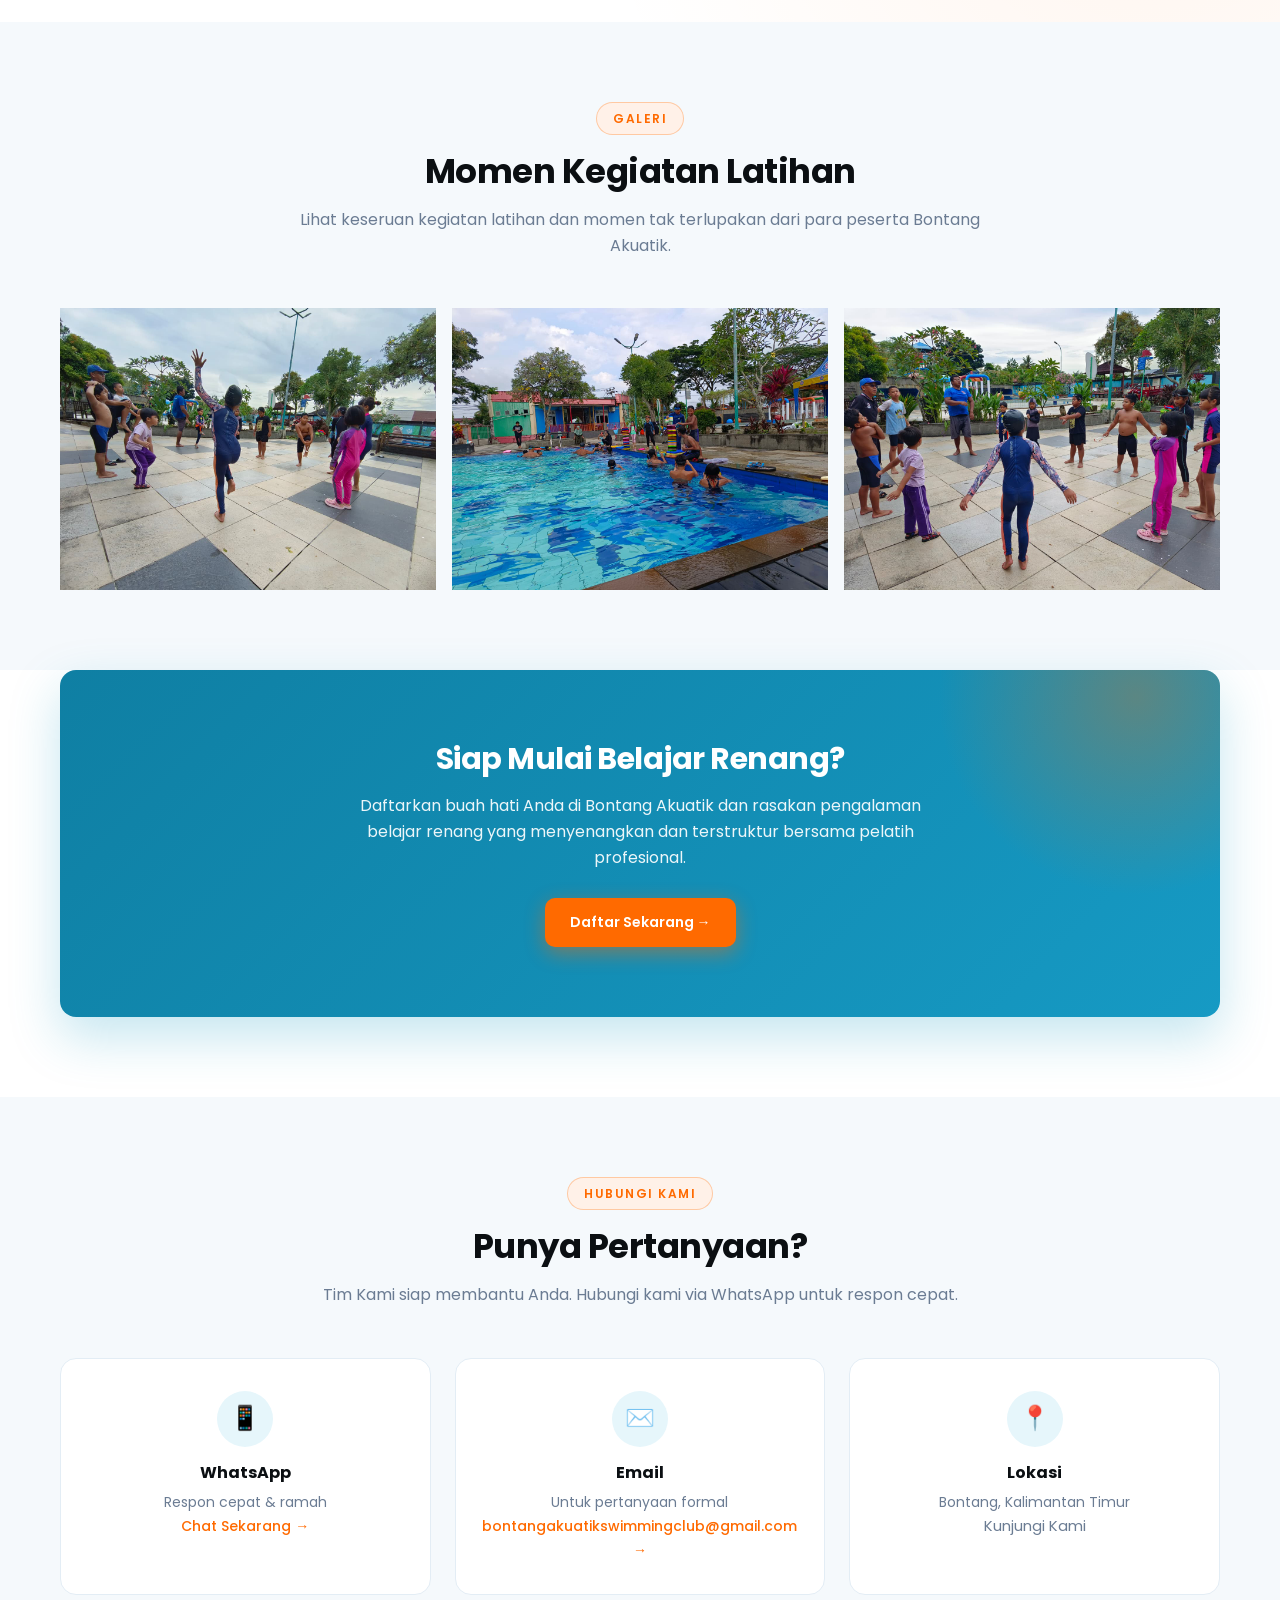
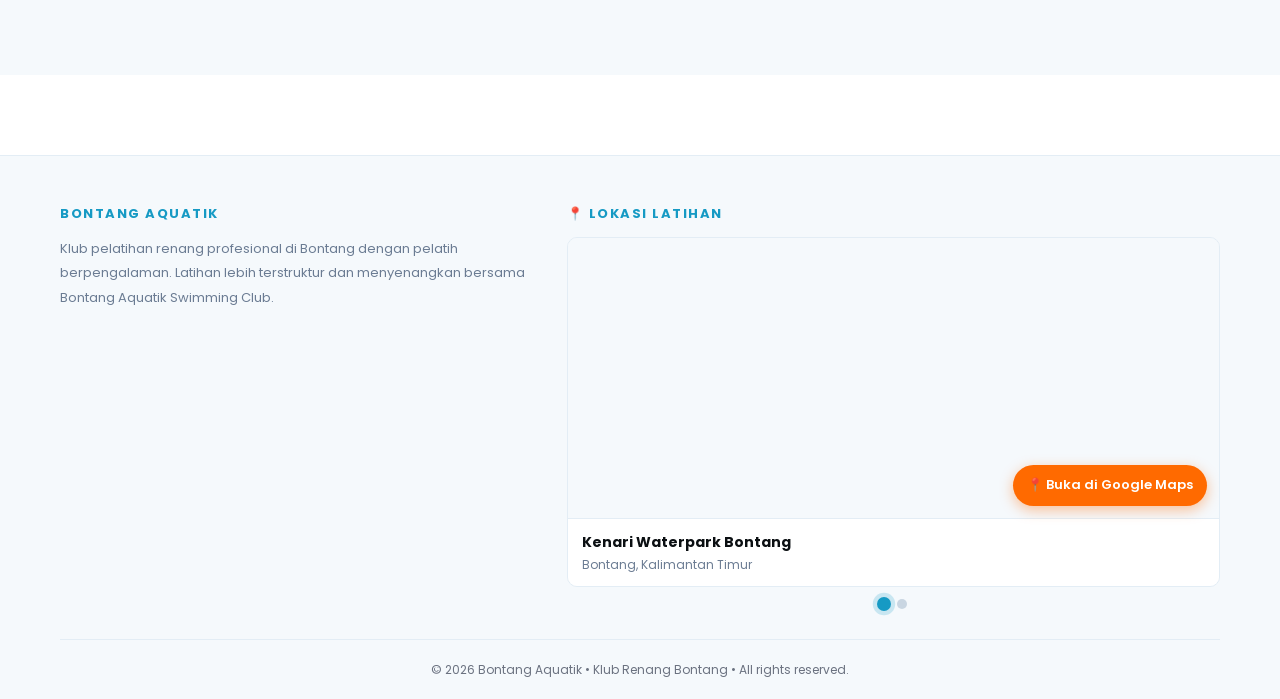
==== commit 201e8aa1: "Fix utils" ====
--- a/index.html
+++ b/index.html
@@ -10,7 +10,7 @@
   <meta name="apple-mobile-web-app-title" content="Bontang Akuatik">
   <meta name="viewport" content="width=device-width, initial-scale=1.0">
   <!-- ============================== SEO ============================== -->
-  <meta name="description" content="Bontang Akuatik adalah klub pelatihan renang profesional di Bontang. Pelatih bersertifikat, latihan rutin di Kenari Waterpark Bontang (Kenari Waterpark) & Grand Equator Hotel Bontang. Daftar kelas Grup A, B, C sekarang!">
+  <meta name="description" content="Bontang Akuatik Swimming Club adalah klub pelatihan renang profesional di Bontang, Kalimantan Timur. Pelatih bersertifikat, Harga murah dan relatif terjangkau untuk segala usia dengan latihan rutin di Kenari Waterpark Bontang & Grand Equator Hotel Bontang. Daftar kelas pelatihan renang di Bontang sekarang!">
   <meta name="keywords" content="renang bontang, bontang akuatik, pelatih renang, kenari waterpark, bontang waterpark, kolam renang bontang, Kenari Waterpark Bontang, Grand Equator Hotel Bontang, renang YPK, klub renang bontang, les renang bontang, kursus renang bontang, latihan renang bontang, renang anak bontang">
   <meta name="author" content="Bontang Akuatik">
   <meta name="robots" content="index, follow">
--- a/assets/css/navbar.css
+++ b/assets/css/navbar.css
@@ -1,4 +1,3 @@
-/* ================== NAVBAR — Layout Fleksibel & Kontras (Request 3 & 4) ================== */
 .navbar {
   position: sticky; top: 0; z-index: 100;
   background: var(--color-card);
@@ -63,8 +62,6 @@
   width: 24px; height: 2px;
   background: var(--color-primary); border-radius: 2px;
 }
-
-/* === REQUEST 4: Tombol "Daftar Sekarang" — kontras tinggi (orange + putih) === */
 .nav-cta {
   background: var(--color-accent) !important;
   color: #FFFFFF !important;            /* PUTIH MURNI agar kontras */
@@ -82,13 +79,11 @@
   transform: translateY(-1px);
 }
 
-/* Cluster kanan yang SELALU terlihat (di luar menu yang bisa collapse) */
 .navbar-end {
   display: flex; align-items: center; gap: 10px;
   flex-shrink: 0;
 }
 
-/* Toggle mobile */
 .navbar-toggle {
   display: none;
   background: none; border: none;
@@ -99,46 +94,28 @@
 }
 .navbar-toggle:hover { color: var(--color-accent); }
 .navbar-toggle:focus-visible { outline: none; box-shadow: var(--shadow-glow); }
-
-/* ====== SWITCH TEMA MODERN (interaktif, selalu terlihat) ====== */
-/* ======================================================
-   MODERN THEME BUTTON
-   Glassmorphism + Soft Neumorphism
-   ====================================================== */
-
 .theme-switch{
     --size:44px;
-
     position:relative;
     width:var(--size);
     height:var(--size);
-
     display:flex;
     align-items:center;
     justify-content:center;
-
     border:none;
     outline:none;
     cursor:pointer;
-
     border-radius:16px;
-
     padding:0;
-
     color:var(--color-text-heading);
-
     background:rgba(255,255,255,.18);
-
     backdrop-filter:blur(18px) saturate(180%);
     -webkit-backdrop-filter:blur(18px) saturate(180%);
-
     border:1px solid rgba(255,255,255,.28);
-
     box-shadow:
         inset 1px 1px 0 rgba(255,255,255,.45),
         inset -1px -1px 0 rgba(255,255,255,.08),
         0 8px 24px rgba(0,0,0,.12);
-
     transition:
         transform .28s cubic-bezier(.22,1,.36,1),
         box-shadow .28s,
@@ -147,93 +124,56 @@
 }
 
 .theme-switch:hover{
-
     transform:
         translateY(-2px)
         scale(1.04);
-
     background:rgba(255,255,255,.24);
-
     box-shadow:
         inset 1px 1px 0 rgba(255,255,255,.55),
         0 12px 30px rgba(0,0,0,.18);
 }
 
 .theme-switch:active{
-
     transform:
         scale(.95);
-
     box-shadow:
         inset 0 3px 8px rgba(0,0,0,.18);
 }
 
 .theme-switch:focus-visible{
-
     outline:none;
-
     box-shadow:
         0 0 0 4px rgba(56,189,248,.20),
         0 12px 30px rgba(0,0,0,.18);
 }
 
-
-/* ===========================
-        ICON
-=========================== */
-
 .theme-switch svg{
-
     width:22px;
     height:22px;
-
     position:absolute;
-
     transition:
         opacity .45s ease,
         transform .55s cubic-bezier(.22,1,.36,1),
         color .35s ease;
 }
-
-
-/* SUN */
-
 .theme-switch .icon-sun{
-
     color:#FDB813;
-
     opacity:1;
-
     transform:
         rotate(0deg)
         scale(1);
 }
-
-
-/* MOON */
-
 .theme-switch .icon-moon{
-
     color:#D7E5FF;
-
     opacity:0;
-
     transform:
         rotate(-90deg)
         scale(.35);
 }
 
-
-/* ===========================
-      DARK MODE
-=========================== */
-
 .theme-switch.is-dark{
-
     background:rgba(25,30,40,.38);
-
     border:1px solid rgba(255,255,255,.10);
-
     box-shadow:
         inset 1px 1px 0 rgba(255,255,255,.05),
         inset -1px -1px 0 rgba(0,0,0,.35),
@@ -241,73 +181,47 @@
 }
 
 .theme-switch.is-dark .icon-sun{
-
     opacity:0;
-
     transform:
         rotate(90deg)
         scale(.35);
 }
 
 .theme-switch.is-dark .icon-moon{
-
     opacity:1;
-
     transform:
         rotate(0deg)
         scale(1);
 }
 
-
-/* Ripple kecil */
-
 .theme-switch::after{
-
     content:"";
-
     position:absolute;
-
     inset:0;
-
     border-radius:inherit;
-
     background:radial-gradient(circle,
         rgba(255,255,255,.35),
         transparent 70%);
-
     opacity:0;
-
     transform:scale(.5);
-
     transition:.45s;
 }
 
 .theme-switch:active::after{
-
     opacity:1;
-
     transform:scale(1.4);
 }
 
-
-/* Responsive */
-
 @media (max-width:768px){
-
     .theme-switch{
-
         --size:40px;
     }
-
     .theme-switch svg{
-
         width:20px;
         height:20px;
     }
-
-}
-
-/* User info */
+}
+
 .user-info {
   display: flex; align-items: center; gap: 10px;
   color: var(--color-text-heading); font-size: 13px;
@@ -319,16 +233,12 @@
 }
 .user-info span { font-weight: 500; }
 
-/* ================== RESPONSIVE ================== */
-
-/* Tablet: kompakkan link */
 @media (max-width: 992px) {
   .navbar-menu { gap: 14px; }
   .nav-link { padding: 8px 10px; font-size: 13px; }
   .navbar-brand span { font-size: 16px; }
 }
 
-/* Mobile: collapse */
 @media (max-width: 768px) {
   .navbar-toggle { display: block; }
   .navbar-menu {
@@ -354,14 +264,11 @@
     border-top: 1px solid var(--color-border);
     padding-top: 12px; margin-top: 4px;
   }
-  .navbar-actions .theme-toggle {
-    width: 100%; height: 42px; border-radius: var(--radius-md);
-  }
   .nav-cta { width: 100%; text-align: center; }
   .user-info { width: 100%; justify-content: space-between; }
 }
 
-/* ================== FOOTER (dengan maps carousel - request 5) ================== */
+/* ================== FOOTER ================== */
 .footer {
   background: var(--color-bg-section); color: var(--color-text-secondary);
   padding: 50px 0 20px; margin-top: 80px;
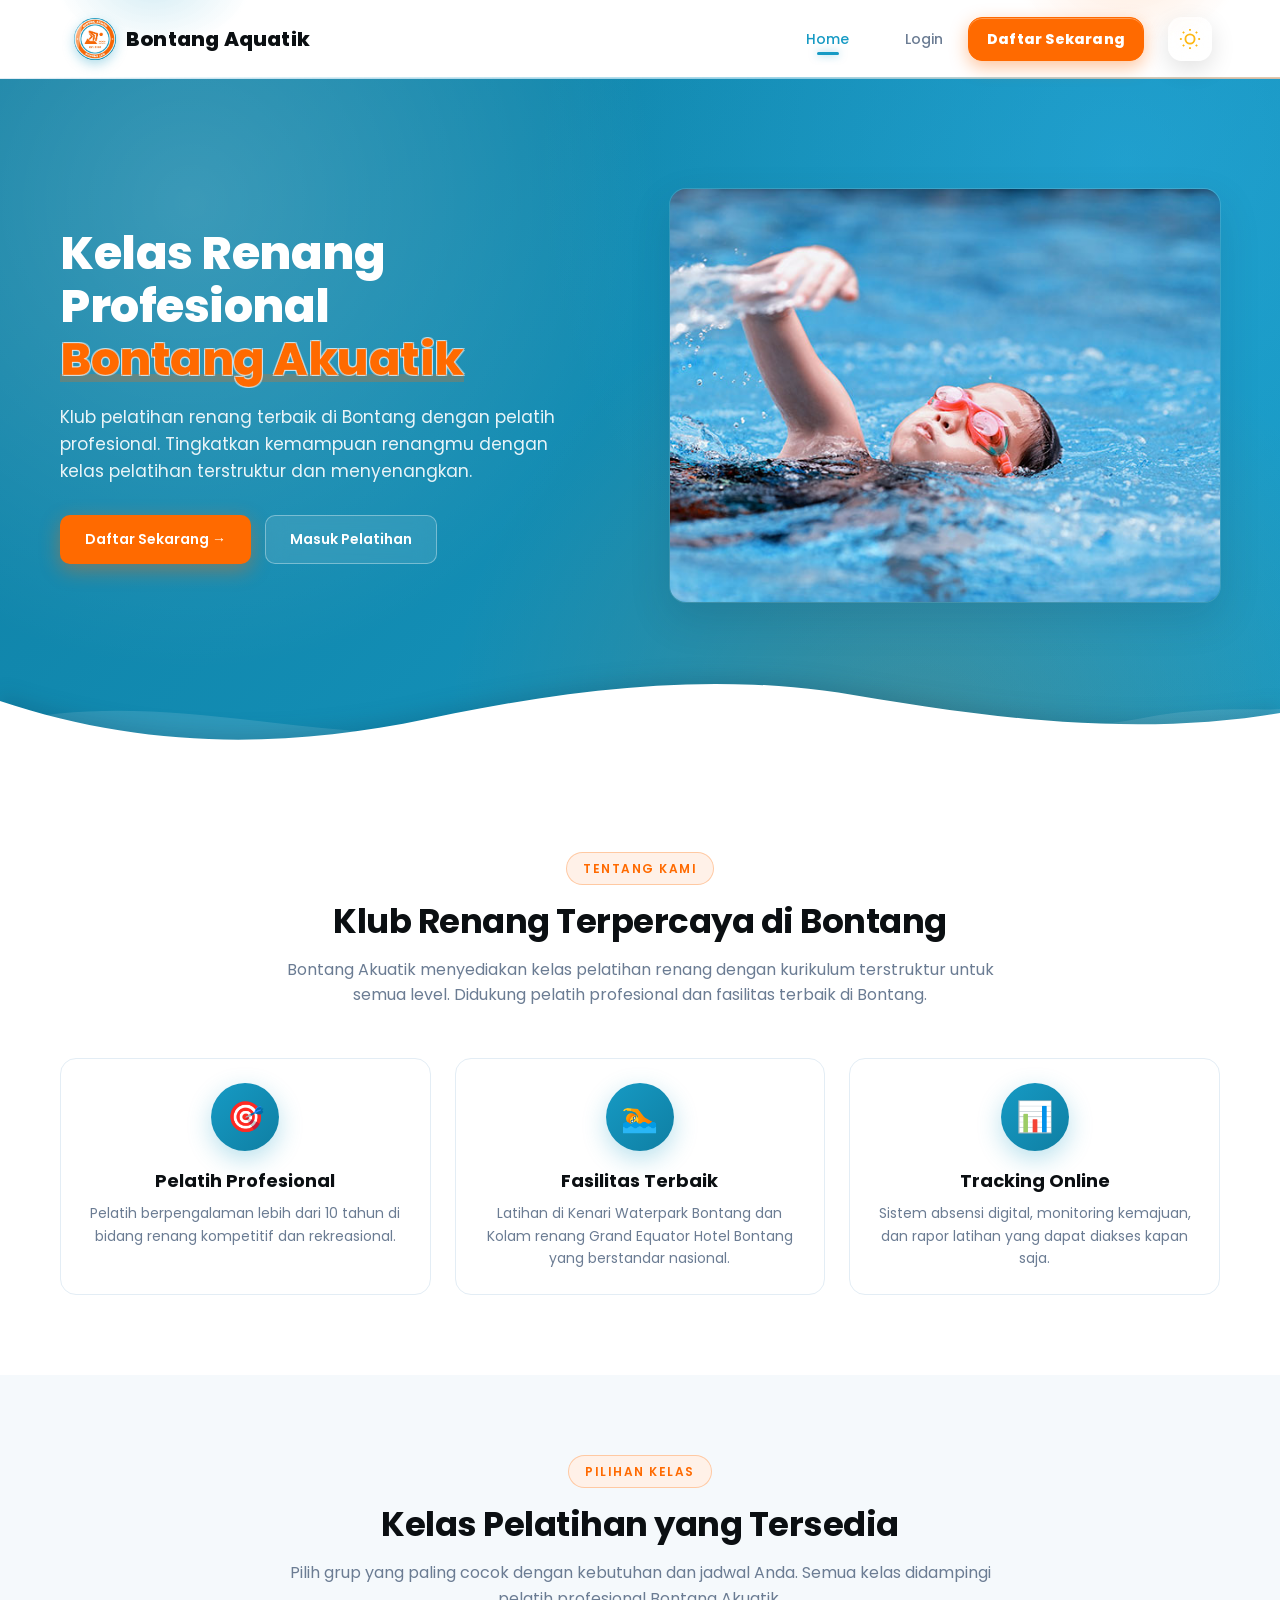
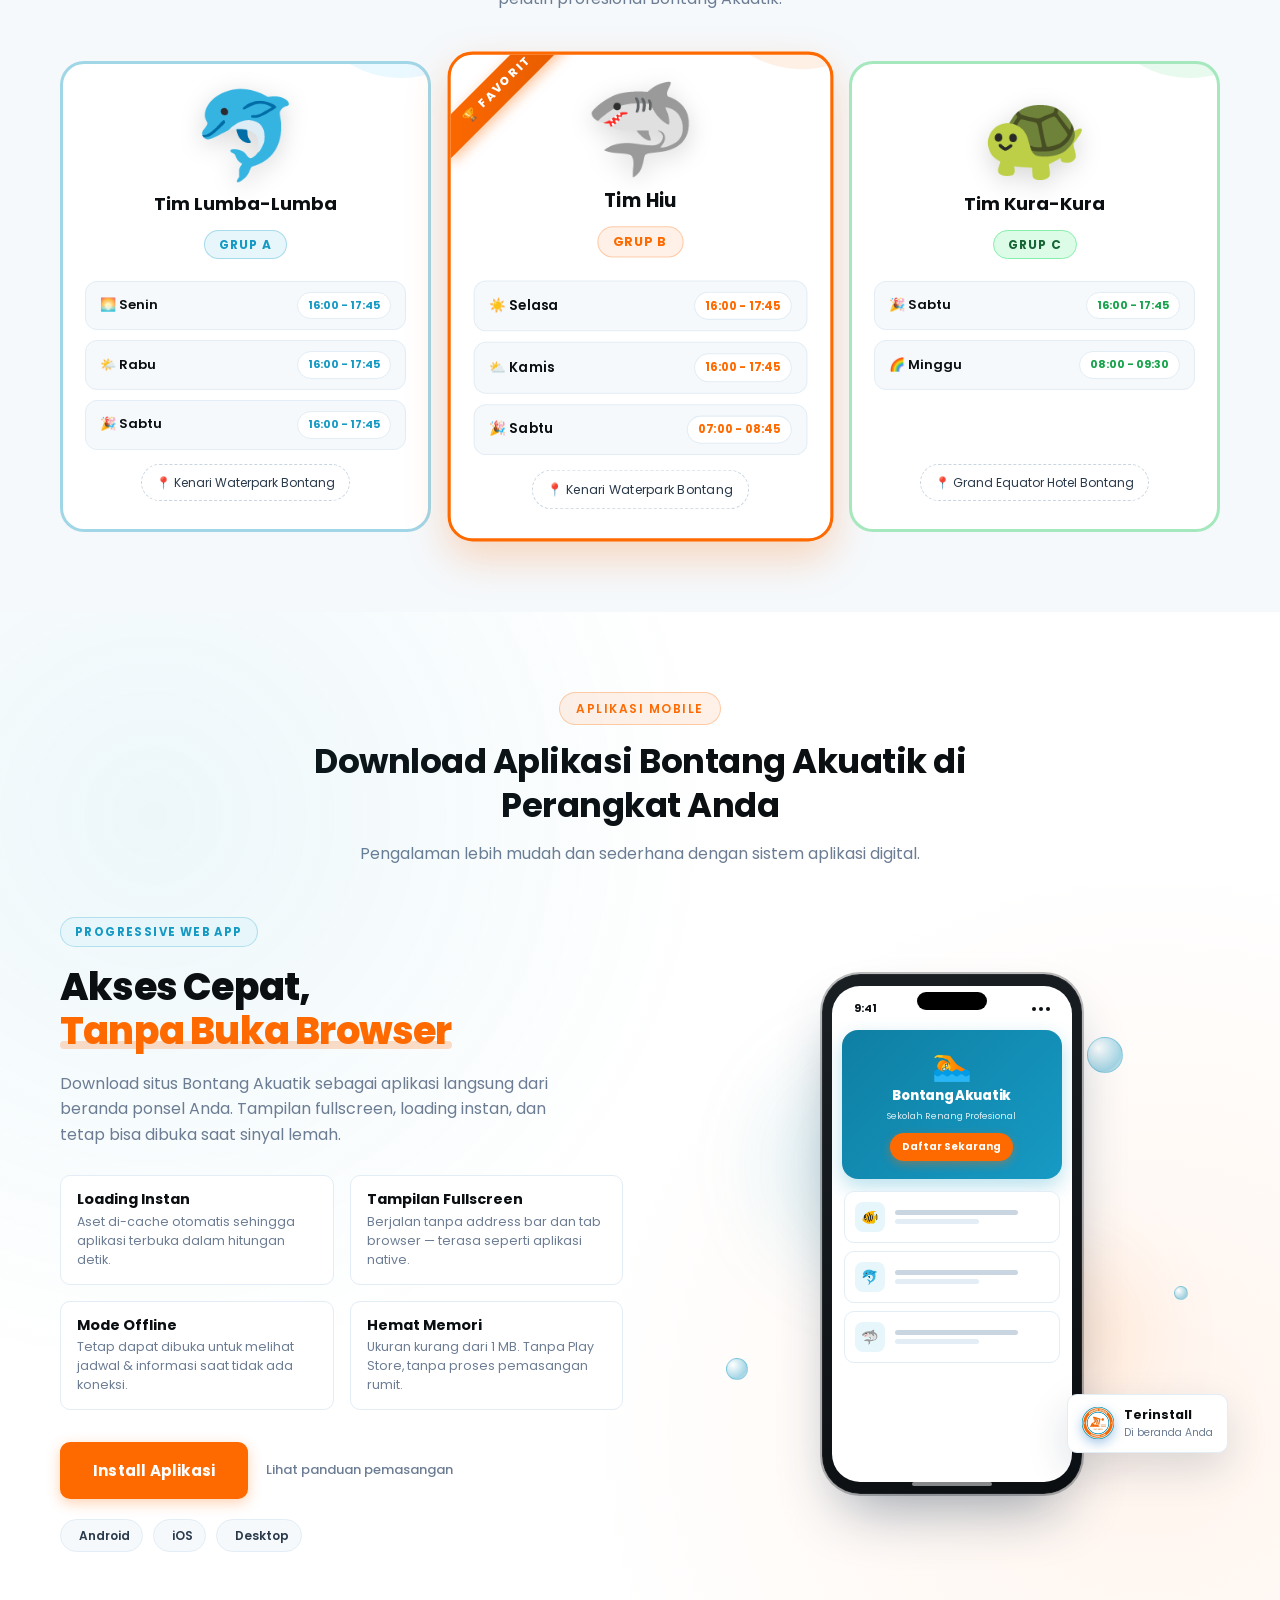
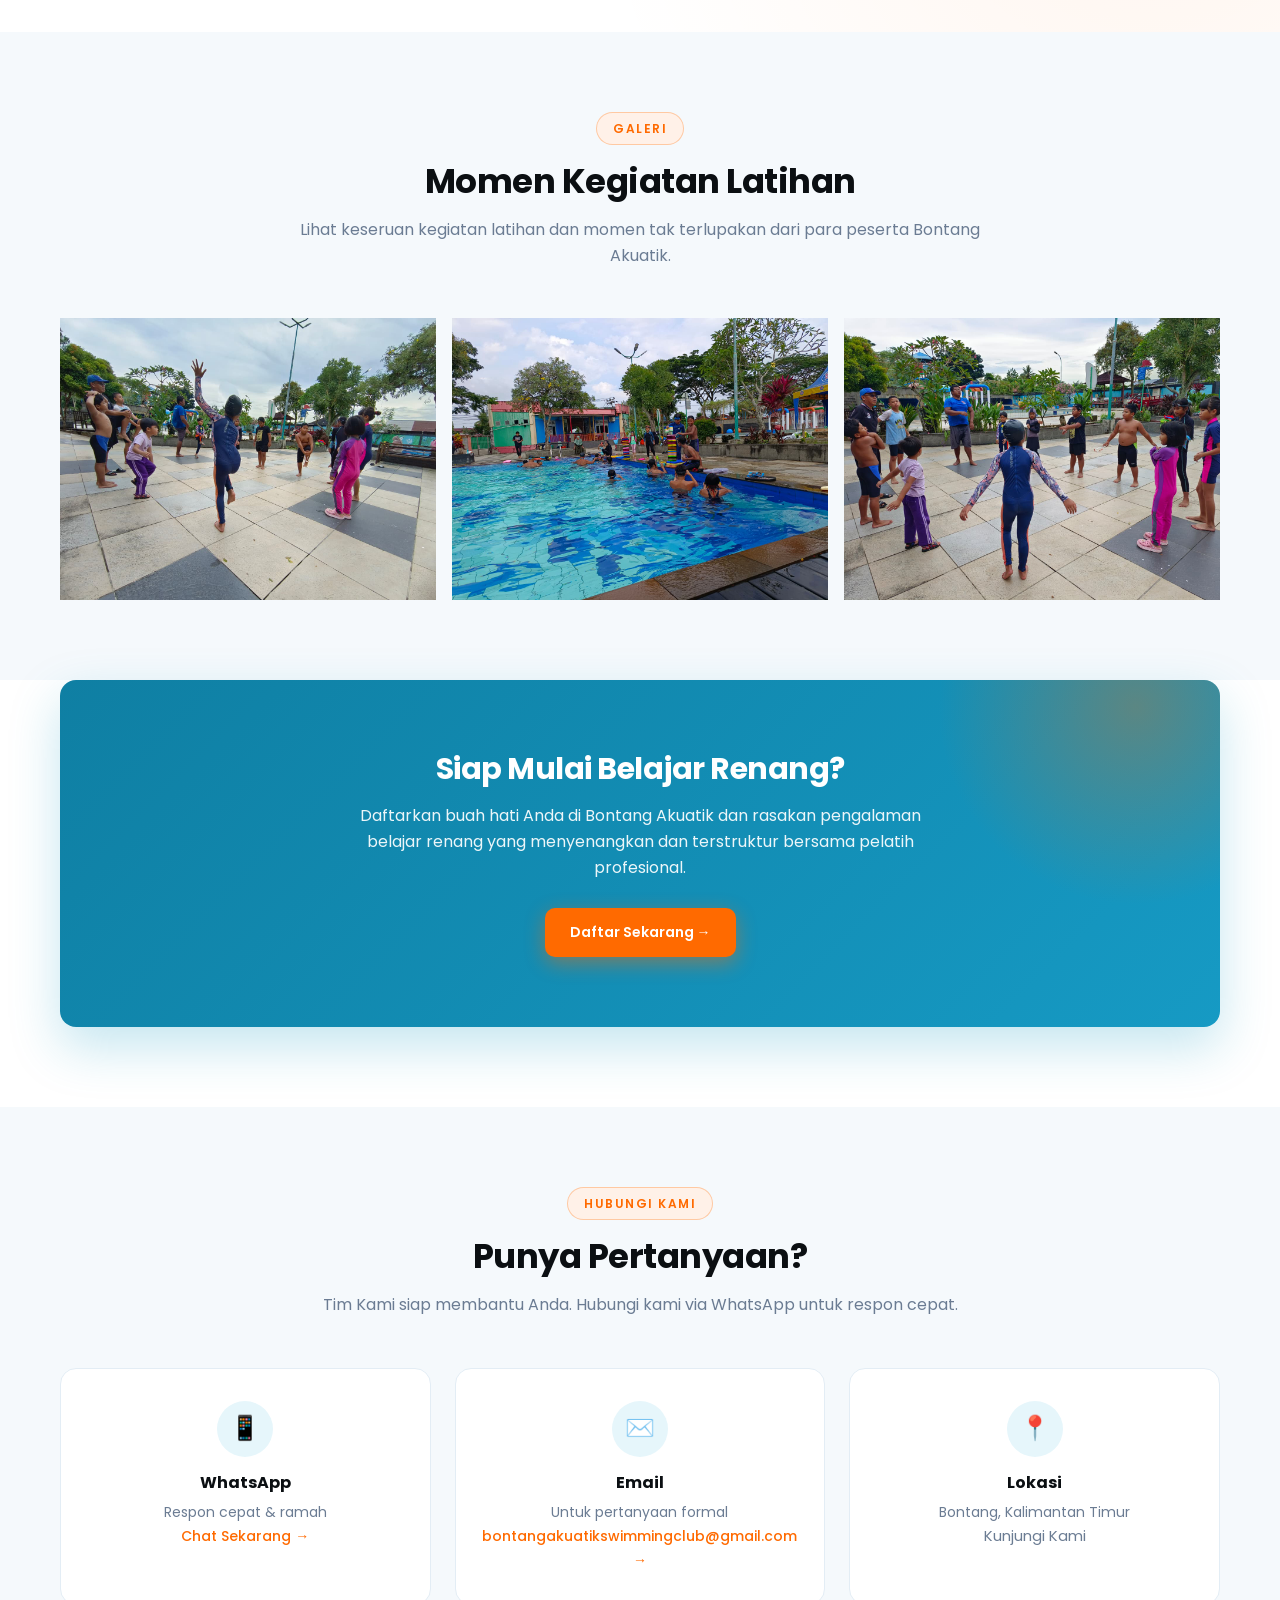
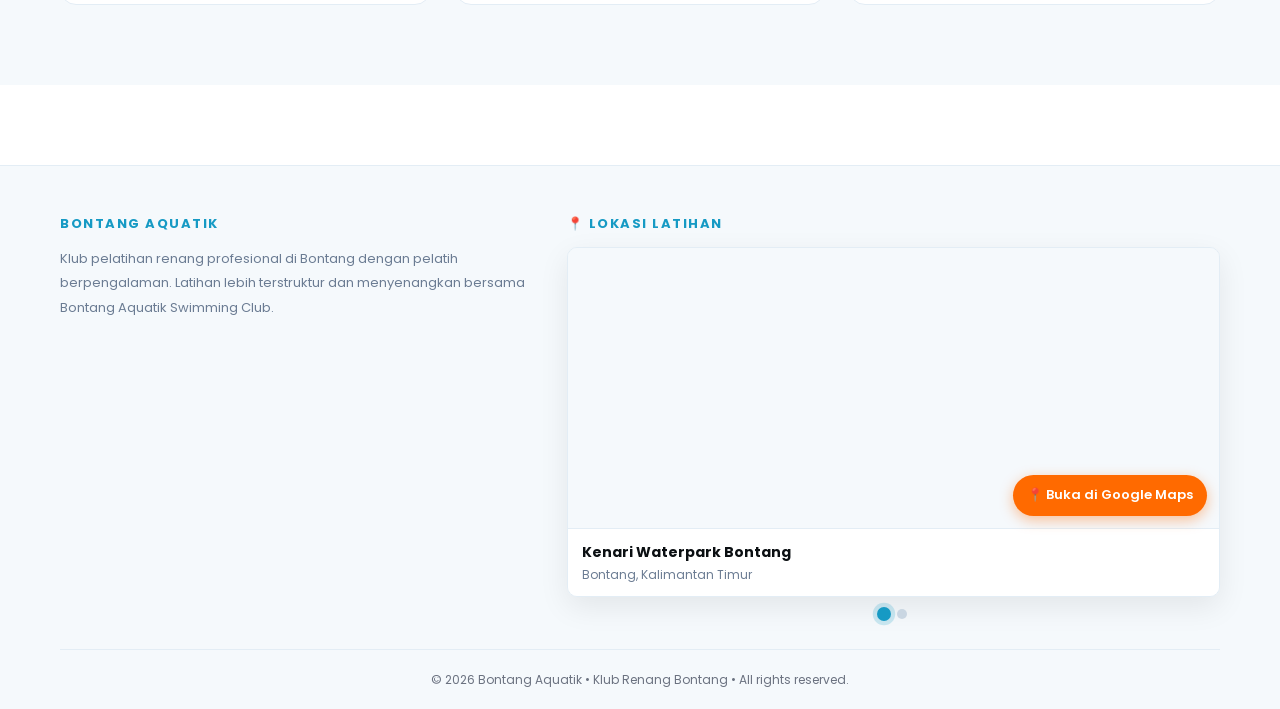
==== commit fa3e102a: "Update sebagian UI index" ====
--- a/index.html
+++ b/index.html
@@ -10,22 +10,22 @@
   <meta name="apple-mobile-web-app-title" content="Bontang Akuatik">
   <meta name="viewport" content="width=device-width, initial-scale=1.0">
   <!-- ============================== SEO ============================== -->
-  <meta name="description" content="Bontang Akuatik Swimming Club adalah klub pelatihan renang profesional di Bontang, Kalimantan Timur. Pelatih bersertifikat, Harga murah dan relatif terjangkau untuk segala usia dengan latihan rutin di Kenari Waterpark Bontang & Grand Equator Hotel Bontang. Daftar kelas pelatihan renang di Bontang sekarang!">
-  <meta name="keywords" content="renang bontang, bontang akuatik, pelatih renang, kenari waterpark, bontang waterpark, kolam renang bontang, Kenari Waterpark Bontang, Grand Equator Hotel Bontang, renang YPK, klub renang bontang, les renang bontang, kursus renang bontang, latihan renang bontang, renang anak bontang">
+  <meta name="description" content="Bontang Akuatik Swimming Club adalah klub pelatihan renang profesional di Bontang, Kalimantan Timur. Pelatih bersertifikat, Harga murah dan relatif terjangkau untuk segala usia dengan latihan rutin di Kenari Waterpark Bontang dan Grand Equator Hotel Bontang. Ayo daftar kelas pelatihan renang di Bontang sekarang!">
+  <meta name="keywords" content="renang bontang, bontang akuatik, pelatih renang, kenari waterpark, bontang waterpark, kolam renang bontang, Kenari Waterpark Bontang, Grand Equator Hotel Bontang, kolam renang Bontang, klub renang Bontang, les renang Bontang, kursus renang Bontang, latihan renang Bontang, renang anak Bontang">
   <meta name="author" content="Bontang Akuatik">
   <meta name="robots" content="index, follow">
   <meta name="geo.region" content="ID-KI">
   <meta name="geo.placename" content="Bontang, Kalimantan Timur">
   <!-- ============================== OpenGraph FACEBOOK ============================== -->
   <meta property="og:type" content="website">
-  <meta property="og:title" content="Bontang Akuatik - Kelas Pelatihan Renang Profesional di Bontang">
-  <meta property="og:description" content="Klub pelatihan renang profesional di Bontang. Latihan di Kenari Waterpark Bontang & Ekuator dengan pelatih bersertifikat.">
+  <meta property="og:title" content="Bontang Akuatik Adalah Kelas Pelatihan Renang Profesional di Bontang">
+  <meta property="og:description" content="Klub pelatihan renang profesional di Bontang. Latihan di Kenari Waterpark Bontang dan Grand Ekuator Hotel dengan pelatih bersertifikat.">
   <meta property="og:image" content="assets/images/logo.webp">
   <meta property="og:locale" content="id_ID">
   <meta property="og:site_name" content="Bontang Akuatik">
   <!-- ============================== TWITTER ============================== -->
   <meta name="twitter:card" content="summary_large_image">
-  <meta name="twitter:title" content="Bontang Akuatik - Kelas Renang Bontang">
+  <meta name="twitter:title" content="Bontang Akuatik Adalah Kelas Renang Bontang">
   <meta name="twitter:description" content="Klub pelatihan renang profesional di Bontang dengan pelatih bersertifikat.">
   <meta name="twitter:image" content="assets/images/logo.webp">
   
@@ -58,7 +58,6 @@
       "keywords": "renang bontang, bontang akuatik, pelatih renang, kenari waterpark, bontang waterpark, kolam renang bontang, Kenari Waterpark Bontang, Grand Equator Hotel Bontang"
     }
   </script>
-
   <title>Bontang Akuatik - Kelas Renang Bontang | Pelatih Renang Profesional Kolam Renang Bontang</title>
 </head>
 
@@ -139,7 +138,6 @@
       <h2 id="install-app-title">Download Aplikasi Bontang Akuatik di Perangkat Anda</h2>
       <p>Pengalaman lebih mudah dan sederhana dengan sistem aplikasi digital.</p>
     </div>
-
     <div class="pwa-section-grid">
       <!-- KIRI: konten + CTA -->
       <div class="pwa-content">
@@ -149,7 +147,6 @@
           Download situs Bontang Akuatik sebagai aplikasi langsung dari beranda ponsel Anda.
           Tampilan fullscreen, loading instan, dan tetap bisa dibuka saat sinyal lemah.
         </p>
-
         <ul class="pwa-features" role="list">
           <li class="pwa-feature">
             <div>
@@ -176,7 +173,6 @@
             </div>
           </li>
         </ul>
-
         <div class="pwa-cta">
           <button id="pwa-install-btn" class="btn btn-accent btn-lg pwa-install-btn" type="button"
                   aria-describedby="pwa-install-status">
@@ -184,23 +180,19 @@
           </button>
           <span class="pwa-install-status" id="pwa-install-status">Gratis dan Mudah</span>
         </div>
-
         <div class="pwa-badges" aria-label="Kompatibilitas">
           <span class="pwa-badge"><span aria-hidden="true"></span> Android</span>
           <span class="pwa-badge"><span aria-hidden="true"></span> iOS</span>
           <span class="pwa-badge"><span aria-hidden="true"></span> Desktop</span>
         </div>
       </div>
-
       <!-- KANAN: visual asset (phone mockup SVG) -->
       <div class="pwa-visual" aria-hidden="true">
         <div class="pwa-visual-blob pwa-visual-blob-1"></div>
         <div class="pwa-visual-blob pwa-visual-blob-2"></div>
-
         <div class="pwa-bubble pwa-bubble-1"></div>
         <div class="pwa-bubble pwa-bubble-2"></div>
         <div class="pwa-bubble pwa-bubble-3"></div>
-
         <div class="pwa-phone">
           <div class="pwa-phone-notch"></div>
           <div class="pwa-phone-screen">
@@ -239,7 +231,6 @@
           </div>
           <div class="pwa-phone-home"></div>
         </div>
-
         <div class="pwa-badge-float">
           <div class="pwa-badge-float-icon">
               <img src="assets/images/logo.webp">
--- a/assets/css/navbar.css
+++ b/assets/css/navbar.css
@@ -1,274 +1,427 @@
 .navbar {
+  --nav-aqua: 22, 154, 196;
+  --nav-sun:  255, 106, 0;
+
+  --nav-pad-y:  clamp(10px, 1.6vw, 14px);
+  --nav-pad-x:  clamp(16px, 4.2vw, 28px);
+  --nav-gap:    clamp(12px, 2.4vw, 24px);
+  --nav-tile-r: 14px;
+  --nav-panel-r: 20px;
+
   position: sticky; top: 0; z-index: 100;
+  isolation: isolate;
+  color: var(--color-text-heading);
   background: var(--color-card);
-  backdrop-filter: blur(12px); -webkit-backdrop-filter: blur(12px);
-  color: var(--color-text-heading);
   border-bottom: 1px solid var(--color-border);
-  transition: background-color 0.3s ease, border-color 0.3s ease;
-}
-[data-theme="dark"] .navbar { background: rgba(11, 15, 18, 0.85); }
-[data-theme="light"] .navbar { background: rgba(255, 255, 255, 0.92); }
-
+  -webkit-backdrop-filter: blur(16px) saturate(180%);
+  backdrop-filter: blur(16px) saturate(180%);
+  transition: background-color .35s ease, border-color .35s ease;
+}
+[data-theme="light"] .navbar { background: rgba(255, 255, 255, 0.80); }
+[data-theme="dark"]  .navbar { background: rgba(11, 15, 18, 0.72); }
+
+.navbar::before {
+  content: ""; position: absolute; inset: 0; z-index: -2; pointer-events: none;
+  background:
+    radial-gradient(140px 90px at 12% -20%, rgba(var(--nav-aqua), .18), transparent 70%),
+    radial-gradient(160px 100px at 88% -30%, rgba(var(--nav-sun), .13), transparent 70%);
+}
+.navbar::after {
+  content: ""; position: absolute; left: 0; right: 0; bottom: -1px; height: 2px;
+  pointer-events: none;
+  background: linear-gradient(90deg,
+    transparent 0%,
+    rgba(var(--nav-aqua), .55) 28%,
+    rgba(var(--nav-sun),  .55) 52%,
+    rgba(var(--nav-aqua), .55) 76%,
+    transparent 100%);
+  background-size: 220% 100%;
+  opacity: .75;
+  animation: nav-surface 9s linear infinite;
+}
+
+.navbar-aura {
+  position: absolute; inset: 0; z-index: -1;
+  overflow: hidden; pointer-events: none; border-radius: inherit;
+}
+.navbar-aura::before,
+.navbar-aura::after {
+  content: ""; position: absolute; bottom: -16px;
+  width: 7px; height: 7px; border-radius: 50%;
+  background: rgba(var(--nav-aqua), 0);
+  /* sebaran gelembung memakai vw agar melebar mengikuti layar */
+  box-shadow:
+    8vw  0 0 -1px rgba(var(--nav-aqua), .34),
+    22vw  0 0 -2px rgba(var(--nav-aqua), .26),
+    37vw  0 0  0   rgba(var(--nav-sun),  .22),
+    55vw  0 0 -2px rgba(var(--nav-aqua), .30),
+    71vw  0 0 -1px rgba(var(--nav-sun),  .20),
+    88vw  0 0 -2px rgba(var(--nav-aqua), .28);
+  animation: nav-bubble-rise 7.5s linear infinite;
+}
+.navbar-aura::after {
+  animation-duration: 9.5s; animation-delay: 2.4s; opacity: .8;
+  box-shadow:
+    14vw 0 0 -2px rgba(var(--nav-aqua), .24),
+    30vw 0 0 -1px rgba(var(--nav-sun),  .18),
+    46vw 0 0 -2px rgba(var(--nav-aqua), .26),
+    63vw 0 0  0   rgba(var(--nav-aqua), .22),
+    80vw 0 0 -2px rgba(var(--nav-sun),  .18);
+}
+
+/* ------------------------------- LAYOUT ---------------------------------- */
 .navbar-inner {
+  position: relative;
   max-width: 1200px; margin: 0 auto;
-  padding: 12px 20px;
+  padding: var(--nav-pad-y) var(--nav-pad-x);
   display: flex; align-items: center; justify-content: space-between;
-  gap: 16px;
-}
-
-/* Brand di kiri */
+  gap: var(--nav-gap);
+}
+
+/* -------------------------------- BRAND ---------------------------------- */
 .navbar-brand {
   display: flex; align-items: center; gap: 10px;
-  color: var(--color-text-heading); font-weight: 700; font-size: 18px;
-  flex-shrink: 0;
-}
-.navbar-brand:hover { color: var(--color-primary); }
+  color: var(--color-text-heading); font-weight: 800;
+  font-size: clamp(16px, 2.2vw, 20px); letter-spacing: .2px;
+  flex-shrink: 0; padding: 4px 6px; border-radius: var(--nav-tile-r);
+  transition: transform .3s cubic-bezier(.22,1,.36,1), color .3s;
+}
+.navbar-brand:hover { color: var(--color-primary); transform: translateY(-1px); }
+.navbar-brand:focus-visible {
+  outline: none; box-shadow: 0 0 0 3px rgba(var(--nav-aqua), .35);
+}
 .navbar-brand-logo {
-  width: 38px; height: 38px;
+  position: relative; overflow: hidden;
+  width: clamp(36px, 7.5vw, 42px); height: clamp(36px, 7.5vw, 42px);
   background: linear-gradient(135deg, var(--color-primary) 0%, var(--color-primary-dark) 100%);
   border-radius: 50%;
   display: flex; align-items: center; justify-content: center;
   font-size: 18px; color: #fff;
-  box-shadow: 0 4px 12px rgba(22, 154, 196, 0.35);
-  overflow: hidden;
-}
-.navbar-brand-logo img { width: 100%; height: 100%; object-fit: cover; }
-
-/* Wadah menu (kanan) — terbagi 2 sub-section */
+  box-shadow:
+    0 4px 12px rgba(var(--nav-aqua), .35),
+    inset 0 2px 4px rgba(255, 255, 255, .45),
+    inset 0 -3px 6px rgba(0, 0, 0, .16);
+  animation: nav-float 4.5s ease-in-out infinite;
+}
+.navbar-brand-logo img {
+  width: 100%; height: 100%; object-fit: cover;
+  position: relative; z-index: 1;
+}
+.navbar-brand-logo::after {                 /* gloss/kilau di atas logo */
+  content: ""; position: absolute; z-index: 2; top: -60%; left: -40%;
+  width: 55%; height: 220%;
+  background: linear-gradient(115deg, transparent, rgba(255, 255, 255, .55), transparent);
+  transform: rotate(8deg);
+  animation: nav-logo-shine 5.5s ease-in-out infinite;
+}
+.navbar-brand:hover .navbar-brand-logo {
+  animation-play-state: paused;
+  transform: scale(1.06) rotate(-4deg);
+  transition: transform .3s cubic-bezier(.22,1,.36,1);
+}
+
 .navbar-menu {
-  display: flex; align-items: center; gap: 24px;
-  flex: 1; justify-content: flex-end;
-}
-.navbar-links {
-  display: flex; align-items: center; gap: 4px;
-}
+  display: none;
+  position: absolute; top: calc(100% + 8px); left: 12px; right: 12px;
+  flex-direction: column; align-items: stretch; gap: 10px;
+  padding: 14px; border-radius: var(--nav-panel-r);
+  background: var(--color-card);
+  border: 1px solid var(--color-border);
+  -webkit-backdrop-filter: blur(22px) saturate(180%);
+  backdrop-filter: blur(22px) saturate(180%);
+  box-shadow:
+    0 20px 44px rgba(0, 0, 0, .18),
+    inset 0 1px 0 rgba(255, 255, 255, .28);
+  transform-origin: top center;
+}
+[data-theme="light"] .navbar-menu { background: rgba(255, 255, 255, .92); }
+[data-theme="dark"]  .navbar-menu { background: rgba(17, 22, 28, .92); }
+
+.navbar-menu.show {
+  display: flex;
+  animation: nav-menu-in .38s cubic-bezier(.22,1,.36,1);
+}
+
+.navbar-links   { display: flex; flex-direction: column; gap: 8px; }
 .navbar-actions {
-  display: flex; align-items: center; gap: 10px;
-  flex-shrink: 0;
-}
-
-/* Link menu */
+  display: flex; flex-direction: column; gap: 10px;
+  padding-top: 12px; margin-top: 2px;
+  border-top: 1px solid var(--color-border);
+}
+.navbar-actions > .btn,
+.navbar-actions > .nav-link { width: 100%; }
+
 .nav-link {
+  position: relative;
+  display: flex; align-items: center;
   color: var(--color-text-secondary);
-  padding: 10px 14px; border-radius: var(--radius-md);
-  font-size: 14px; font-weight: 500;
-  transition: var(--transition); position: relative;
-}
-.nav-link:hover { color: var(--color-accent); }
-.nav-link.active { color: var(--color-primary); }
+  padding: 12px 16px; border-radius: var(--nav-tile-r);
+  font-size: 15px; font-weight: 600;
+  background: var(--color-bg-section);
+  border: 1px solid transparent;
+  transition: transform .2s cubic-bezier(.22,1,.36,1),
+              color .25s, background .25s, box-shadow .25s, border-color .25s;
+}
+.nav-link:hover  { color: var(--color-accent); transform: translateX(3px); }
+.nav-link:active { transform: scale(.98); }
+.nav-link:focus-visible {
+  outline: none; box-shadow: 0 0 0 3px rgba(var(--nav-aqua), .35);
+}
+.nav-link.active {
+  color: var(--color-primary);
+  background: rgba(var(--nav-aqua), .10);
+  border-color: rgba(var(--nav-aqua), .25);
+}
 .nav-link.active::after {
-  content: ''; position: absolute;
-  bottom: 0; left: 50%; transform: translateX(-50%);
-  width: 24px; height: 2px;
-  background: var(--color-primary); border-radius: 2px;
+  content: ""; position: absolute; right: 14px; top: 50%;
+  left: auto; bottom: auto; transform: translateY(-50%);
+  width: 8px; height: 8px; border-radius: 50%;
+  background: var(--color-primary);
+  box-shadow: 0 0 0 4px rgba(var(--nav-aqua), .18);
 }
 .nav-cta {
+  position: relative; overflow: hidden;
+  display: flex; align-items: center; justify-content: center; text-align: center;
   background: var(--color-accent) !important;
-  color: #FFFFFF !important;            /* PUTIH MURNI agar kontras */
+  color: #FFFFFF !important;
   border: 1.5px solid var(--color-accent) !important;
-  padding: 8px 18px !important;
-  font-weight: 700 !important;
-  box-shadow: 0 4px 14px rgba(255, 106, 0, 0.35);
-  transition: var(--transition);
+  padding: 12px 20px !important; border-radius: var(--nav-tile-r);
+  font-weight: 800 !important; font-size: 15px; letter-spacing: .2px;
+  box-shadow:
+    0 6px 18px rgba(var(--nav-sun), .40),
+    inset 0 1px 0 rgba(255, 255, 255, .35);
+  transition: transform .25s cubic-bezier(.22,1,.36,1), box-shadow .25s, background .25s, border-color .25s;
+  animation: nav-cta-pulse 3.2s ease-in-out infinite;
+}
+.nav-cta::before {                         /* kilau menyapu */
+  content: ""; position: absolute; top: 0; left: -120%;
+  width: 60%; height: 100%; transform: skewX(-18deg);
+  background: linear-gradient(115deg, transparent, rgba(255, 255, 255, .55), transparent);
+  animation: nav-cta-shine 3.2s ease-in-out infinite;
 }
 .nav-cta:hover {
   background: var(--color-accent-hover) !important;
   border-color: var(--color-accent-hover) !important;
   color: #FFFFFF !important;
-  box-shadow: 0 6px 18px rgba(255, 106, 0, 0.45);
-  transform: translateY(-1px);
-}
-
+  transform: translateY(-2px) scale(1.02);
+  box-shadow:
+    0 10px 26px rgba(var(--nav-sun), .55),
+    inset 0 1px 0 rgba(255, 255, 255, .40);
+}
+.nav-cta:active { transform: translateY(0) scale(.98); }
+.nav-cta:focus-visible {
+  outline: none;
+  box-shadow: 0 0 0 4px rgba(var(--nav-sun), .40), 0 6px 18px rgba(var(--nav-sun), .35);
+}
+
+/* ------------------------------- NAV END --------------------------------- */
 .navbar-end {
-  display: flex; align-items: center; gap: 10px;
-  flex-shrink: 0;
+  display: flex; align-items: center; gap: 10px; flex-shrink: 0;
 }
 
 .navbar-toggle {
-  display: none;
-  background: none; border: none;
-  color: var(--color-text-heading);
-  font-size: 24px; cursor: pointer; padding: 6px;
-  line-height: 1; border-radius: var(--radius-sm);
-  transition: var(--transition);
-}
-.navbar-toggle:hover { color: var(--color-accent); }
-.navbar-toggle:focus-visible { outline: none; box-shadow: var(--shadow-glow); }
-.theme-switch{
-    --size:44px;
-    position:relative;
-    width:var(--size);
-    height:var(--size);
-    display:flex;
-    align-items:center;
-    justify-content:center;
-    border:none;
-    outline:none;
-    cursor:pointer;
-    border-radius:16px;
-    padding:0;
-    color:var(--color-text-heading);
-    background:rgba(255,255,255,.18);
-    backdrop-filter:blur(18px) saturate(180%);
-    -webkit-backdrop-filter:blur(18px) saturate(180%);
-    border:1px solid rgba(255,255,255,.28);
-    box-shadow:
-        inset 1px 1px 0 rgba(255,255,255,.45),
-        inset -1px -1px 0 rgba(255,255,255,.08),
-        0 8px 24px rgba(0,0,0,.12);
-    transition:
-        transform .28s cubic-bezier(.22,1,.36,1),
-        box-shadow .28s,
-        background .28s,
-        border-color .28s;
-}
-
-.theme-switch:hover{
-    transform:
-        translateY(-2px)
-        scale(1.04);
-    background:rgba(255,255,255,.24);
-    box-shadow:
-        inset 1px 1px 0 rgba(255,255,255,.55),
-        0 12px 30px rgba(0,0,0,.18);
-}
-
-.theme-switch:active{
-    transform:
-        scale(.95);
-    box-shadow:
-        inset 0 3px 8px rgba(0,0,0,.18);
-}
-
-.theme-switch:focus-visible{
-    outline:none;
-    box-shadow:
-        0 0 0 4px rgba(56,189,248,.20),
-        0 12px 30px rgba(0,0,0,.18);
-}
-
-.theme-switch svg{
-    width:22px;
-    height:22px;
-    position:absolute;
-    transition:
-        opacity .45s ease,
-        transform .55s cubic-bezier(.22,1,.36,1),
-        color .35s ease;
-}
-.theme-switch .icon-sun{
-    color:#FDB813;
-    opacity:1;
-    transform:
-        rotate(0deg)
-        scale(1);
-}
-.theme-switch .icon-moon{
-    color:#D7E5FF;
-    opacity:0;
-    transform:
-        rotate(-90deg)
-        scale(.35);
-}
-
-.theme-switch.is-dark{
-    background:rgba(25,30,40,.38);
-    border:1px solid rgba(255,255,255,.10);
-    box-shadow:
-        inset 1px 1px 0 rgba(255,255,255,.05),
-        inset -1px -1px 0 rgba(0,0,0,.35),
-        0 10px 30px rgba(0,0,0,.35);
-}
-
-.theme-switch.is-dark .icon-sun{
-    opacity:0;
-    transform:
-        rotate(90deg)
-        scale(.35);
-}
-
-.theme-switch.is-dark .icon-moon{
-    opacity:1;
-    transform:
-        rotate(0deg)
-        scale(1);
-}
-
-.theme-switch::after{
-    content:"";
-    position:absolute;
-    inset:0;
-    border-radius:inherit;
-    background:radial-gradient(circle,
-        rgba(255,255,255,.35),
-        transparent 70%);
-    opacity:0;
-    transform:scale(.5);
-    transition:.45s;
-}
-
-.theme-switch:active::after{
-    opacity:1;
-    transform:scale(1.4);
-}
-
-@media (max-width:768px){
-    .theme-switch{
-        --size:40px;
-    }
-    .theme-switch svg{
-        width:20px;
-        height:20px;
-    }
-}
-
-.user-info {
-  display: flex; align-items: center; gap: 10px;
-  color: var(--color-text-heading); font-size: 13px;
-  padding: 6px 14px;
+  display: flex; align-items: center; justify-content: center;
+  width: 44px; height: 44px;
   background: var(--color-bg-section);
   border: 1px solid var(--color-border);
-  border-radius: var(--radius-md);
-  white-space: nowrap;
-}
-.user-info span { font-weight: 500; }
-
-@media (max-width: 992px) {
-  .navbar-menu { gap: 14px; }
-  .nav-link { padding: 8px 10px; font-size: 13px; }
-  .navbar-brand span { font-size: 16px; }
-}
-
-@media (max-width: 768px) {
-  .navbar-toggle { display: block; }
+  color: var(--color-text-heading);
+  font-size: 22px; line-height: 1; cursor: pointer;
+  border-radius: var(--nav-tile-r);
+  box-shadow:
+    inset 0 1px 0 rgba(255, 255, 255, .30),
+    0 4px 12px rgba(0, 0, 0, .10);
+  transition: transform .2s cubic-bezier(.22,1,.36,1), color .25s, background .25s, box-shadow .25s;
+}
+.navbar-toggle:hover  { color: var(--color-accent); transform: translateY(-1px); }
+.navbar-toggle:active { transform: scale(.94); }
+.navbar-toggle:focus-visible {
+  outline: none; box-shadow: 0 0 0 3px rgba(var(--nav-aqua), .35);
+}
+.navbar-toggle[aria-expanded="true"] {
+  color: var(--color-primary);
+  background: rgba(var(--nav-aqua), .12);
+  box-shadow: inset 0 2px 6px rgba(var(--nav-aqua), .18);
+}
+
+/* --------------------------- THEME SWITCH -------------------------------- */
+.theme-switch{
+  --size: clamp(40px, 9vw, 44px);
+  position: relative;
+  width: var(--size); height: var(--size);
+  display: flex; align-items: center; justify-content: center;
+  border: 1px solid rgba(255, 255, 255, .28);
+  outline: none; cursor: pointer;
+  border-radius: var(--nav-tile-r); padding: 0;
+  color: var(--color-text-heading);
+  background: rgba(255, 255, 255, .18);
+  -webkit-backdrop-filter: blur(18px) saturate(180%);
+  backdrop-filter: blur(18px) saturate(180%);
+  box-shadow:
+    inset 1px 1px 0 rgba(255, 255, 255, .45),
+    inset -1px -1px 0 rgba(255, 255, 255, .08),
+    0 8px 24px rgba(0, 0, 0, .12);
+  transition:
+    transform .28s cubic-bezier(.22,1,.36,1),
+    box-shadow .28s, background .28s, border-color .28s;
+}
+.theme-switch:hover{
+  transform: translateY(-2px) scale(1.04);
+  background: rgba(255, 255, 255, .24);
+  box-shadow:
+    inset 1px 1px 0 rgba(255, 255, 255, .55),
+    0 12px 30px rgba(0, 0, 0, .18);
+}
+.theme-switch:active{
+  transform: scale(.95);
+  box-shadow: inset 0 3px 8px rgba(0, 0, 0, .18);
+}
+.theme-switch:focus-visible{
+  outline: none;
+  box-shadow:
+    0 0 0 4px rgba(var(--nav-aqua), .28),
+    0 12px 30px rgba(0, 0, 0, .18);
+}
+.theme-switch svg{
+  width: 22px; height: 22px; position: absolute;
+  transition:
+    opacity .45s ease,
+    transform .55s cubic-bezier(.22,1,.36,1),
+    color .35s ease;
+}
+.theme-switch .icon-sun{
+  color: #FDB813; opacity: 1; transform: rotate(0deg) scale(1);
+}
+.theme-switch .icon-moon{
+  color: #D7E5FF; opacity: 0; transform: rotate(-90deg) scale(.35);
+}
+.theme-switch.is-dark{
+  background: rgba(25, 30, 40, .38);
+  border: 1px solid rgba(255, 255, 255, .10);
+  box-shadow:
+    inset 1px 1px 0 rgba(255, 255, 255, .05),
+    inset -1px -1px 0 rgba(0, 0, 0, .35),
+    0 10px 30px rgba(0, 0, 0, .35);
+}
+.theme-switch.is-dark .icon-sun{
+  opacity: 0; transform: rotate(90deg) scale(.35);
+}
+.theme-switch.is-dark .icon-moon{
+  opacity: 1; transform: rotate(0deg) scale(1);
+}
+.theme-switch::after{
+  content: ""; position: absolute; inset: 0; border-radius: inherit;
+  background: radial-gradient(circle, rgba(255, 255, 255, .35), transparent 70%);
+  opacity: 0; transform: scale(.5); transition: .45s;
+}
+.theme-switch:active::after{ opacity: 1; transform: scale(1.4); }
+
+/* =========================================================================
+   KEYFRAMES
+   ========================================================================= */
+@keyframes nav-float {
+  0%, 100% { transform: translateY(0); }
+  50%      { transform: translateY(-3px); }
+}
+@keyframes nav-logo-shine {
+  0%, 62%  { transform: rotate(8deg) translateX(-180%); }
+  82%,100% { transform: rotate(8deg) translateX(360%); }
+}
+@keyframes nav-surface {
+  0%   { background-position: 200% 0; }
+  100% { background-position: -200% 0; }
+}
+@keyframes nav-bubble-rise {
+  0%   { transform: translateY(0)     scale(1);  opacity: 0; }
+  12%  { opacity: .9; }
+  85%  { opacity: .45; }
+  100% { transform: translateY(-74px) scale(.55); opacity: 0; }
+}
+@keyframes nav-menu-in {
+  0%   { opacity: 0; transform: translateY(-10px) scale(.98); }
+  100% { opacity: 1; transform: translateY(0) scale(1); }
+}
+@keyframes nav-cta-pulse {
+  0%, 100% { box-shadow: 0 6px 18px rgba(var(--nav-sun), .40), inset 0 1px 0 rgba(255,255,255,.35); }
+  50%      { box-shadow: 0 8px 24px rgba(var(--nav-sun), .62), inset 0 1px 0 rgba(255,255,255,.45); }
+}
+@keyframes nav-cta-shine {
+  0%, 58%  { left: -120%; }
+  78%,100% { left: 130%; }
+}
+
+@media (min-width: 768px) {
+  .navbar-toggle { display: none; }
+
   .navbar-menu {
-    display: none;
-    position: absolute; top: 100%; left: 0; right: 0;
-    flex-direction: column; align-items: stretch;
-    gap: 8px; padding: 14px;
-    background: var(--color-bg);
-    border-top: 1px solid var(--color-border);
-    border-bottom: 1px solid var(--color-border);
-    box-shadow: var(--shadow-md);
-  }
-  .navbar-menu.show { display: flex; }
-  .navbar-links {
-    flex-direction: column; align-items: stretch; gap: 2px;
-  }
-  .navbar-links .nav-link {
-    width: 100%; text-align: left; padding: 10px 14px;
-  }
-  .navbar-links .nav-link.active::after { display: none; }
+    display: flex; position: static;
+    flex: 1; flex-direction: row; align-items: center; justify-content: flex-end;
+    gap: clamp(14px, 2vw, 24px);
+    padding: 0; border: none; border-radius: 0;
+    background: transparent !important;
+    box-shadow: none;
+    -webkit-backdrop-filter: none; backdrop-filter: none;
+    animation: none;
+  }
+  .navbar-menu.show { animation: none; }
+
+  .navbar-links   { flex-direction: row; gap: 4px; }
   .navbar-actions {
-    flex-direction: column; align-items: stretch; gap: 8px;
-    border-top: 1px solid var(--color-border);
-    padding-top: 12px; margin-top: 4px;
-  }
-  .nav-cta { width: 100%; text-align: center; }
-  .user-info { width: 100%; justify-content: space-between; }
-}
-
-/* ================== FOOTER ================== */
+    flex-direction: row; gap: 10px;
+    padding-top: 0; margin-top: 0; border-top: none;
+  }
+  .navbar-actions > .btn,
+  .navbar-actions > .nav-link { width: auto; }
+
+  .nav-link {
+    padding: 10px 14px; border-radius: var(--radius-md);
+    font-size: 14px; font-weight: 500;
+    background: transparent; border-color: transparent;
+  }
+  .nav-link:hover {
+    transform: translateY(-1px);
+    background: rgba(var(--nav-aqua), .08);
+  }
+  .nav-link.active {
+    background: transparent; border-color: transparent;
+  }
+  .nav-link.active::after {
+    right: auto; left: 50%; top: auto; bottom: 5px;
+    transform: translateX(-50%);
+    width: 22px; height: 3px; border-radius: 3px;
+    background: var(--color-primary);
+    box-shadow: 0 0 8px rgba(var(--nav-aqua), .55);
+  }
+
+  .nav-cta { padding: 9px 18px !important; font-size: 14px; }
+}
+
+@media (min-width: 992px) {
+  .navbar-links { gap: 6px; }
+  .navbar-menu  { gap: clamp(18px, 2vw, 26px); }
+}
+
+/* =========================================================================
+   AKSESIBILITAS
+   ========================================================================= */
+@media (prefers-reduced-motion: reduce) {
+  .navbar::after,
+  .navbar-aura::before,
+  .navbar-aura::after,
+  .navbar-brand-logo,
+  .navbar-brand-logo::after,
+  .nav-cta,
+  .nav-cta::before,
+  .navbar-menu.show {
+    animation: none !important;
+  }
+  .navbar *,
+  .navbar-aura::before,
+  .navbar-aura::after { transition-duration: .01ms !important; }
+}
+
+/* =========================================================================
+   ================================ FOOTER =================================
+   ========================================================================= */
 .footer {
   background: var(--color-bg-section); color: var(--color-text-secondary);
   padding: 50px 0 20px; margin-top: 80px;
@@ -302,6 +455,7 @@
   scrollbar-width: none; gap: 0;
   border-radius: var(--radius-md);
   border: 1px solid var(--color-border);
+  box-shadow: 0 10px 30px rgba(0, 0, 0, .08);
 }
 .maps-carousel::-webkit-scrollbar { display: none; }
 
@@ -329,6 +483,10 @@
   transform: translateY(-2px);
   box-shadow: 0 6px 18px rgba(255, 106, 0, 0.50);
 }
+.map-open-btn:focus-visible {
+  outline: none;
+  box-shadow: 0 0 0 4px rgba(var(--nav-sun, 255,106,0), .40), 0 4px 14px rgba(255,106,0,.40);
+}
 .map-caption {
   padding: 12px 14px; background: var(--color-card);
   border-top: 1px solid var(--color-border);
@@ -347,6 +505,9 @@
   border: none; cursor: pointer;
   transition: var(--transition); padding: 0;
 }
+.map-dot:focus-visible {
+  outline: none; box-shadow: 0 0 0 3px rgba(22, 154, 196, .35);
+}
 .map-dot.active {
   background: var(--color-primary);
   transform: scale(1.4);
@@ -361,4 +522,4 @@
 @media (max-width: 768px) {
   .footer-grid { grid-template-columns: 1fr; gap: 24px; }
   .map-frame { height: 240px; }
-}
+}
--- a/assets/css/home.css
+++ b/assets/css/home.css
@@ -1,4 +1,4 @@
-/* ================== HERO (UPGRADED) ================== */
+/* ================== HERO ================== */
 .hero {
   background: var(--gradient-hero); color: #fff;
   padding: 110px 0 170px;
@@ -14,7 +14,7 @@
 
 /* --- Gelembung kecil yang lahir mengikuti gerak kursor --- */
 .cursor-bubble {
-  position: absolute; z-index: 4; border-radius: 50%;   /* di ATAS konten hero */
+  position: absolute; z-index: 4; border-radius: 50%;
   pointer-events: none; will-change: transform, opacity;
   background: radial-gradient(circle at 32% 30%,
     rgba(255,255,255,0.95), rgba(255,255,255,0.30) 55%, transparent 72%);
@@ -64,8 +64,6 @@
 }
 @keyframes waveBob { 0%,100% { transform: translateY(0); } 50% { transform: translateY(6px); } }
 
-/* Catatan: efek hero sengaja tetap aktif walau "Reduce Motion" menyala (atas permintaan). */
-
 .hero-inner {
   max-width: 1200px; margin: 0 auto; padding: 0 20px;
   display: grid; grid-template-columns: 1fr 1fr; gap: 60px;
@@ -76,7 +74,15 @@
   line-height: 1.15; font-weight: 800; letter-spacing: -0.5px;
 }
 .hero h1 span {
-  color: var(--color-accent); position: relative; display: inline-block;
+  color: var(--color-accent);
+  position: relative;
+  display: inline-block;
+  -webkit-text-stroke: 0.5px rgba(255, 255, 255, 0.45);
+  text-shadow:
+    -1px -1px 0 rgba(255, 255, 255, 0.45),
+     1px -1px 0 rgba(255, 255, 255, 0.45),
+    -1px  1px 0 rgba(255, 255, 255, 0.45),
+     1px  1px 0 rgba(255, 255, 255, 0.45);
 }
 .hero h1 span::after {
   content: ''; position: absolute; left: 0; right: 0; bottom: 4px;
@@ -141,99 +147,7 @@
 .profile-card h3 { font-size: 18px; margin-bottom: 10px; }
 .profile-card p { color: var(--color-text-secondary); font-size: 14px; }
 
-/* =============================================================
-   KELAS TERSEDIA (Request 6)
-   ============================================================= */
-.classes-grid {
-  display: grid;
-  grid-template-columns: repeat(3, 1fr);
-  gap: 24px;
-}
-.class-card {
-  background: var(--color-card);
-  border: 2px solid var(--color-border);
-  border-radius: var(--radius-lg);
-  padding: 28px 24px;
-  display: flex; flex-direction: column; gap: 16px;
-  position: relative;
-  transition: var(--transition);
-}
-.class-card:hover {
-  transform: translateY(-6px);
-  box-shadow: var(--shadow-lg);
-}
-.class-blue   { border-top: 5px solid #169AC4; }
-.class-orange { border-top: 5px solid #FF6A00; }
-.class-green  { border-top: 5px solid #16A34A; }
-
-.class-card.class-recommended {
-  border: 2px solid var(--color-accent);
-  box-shadow: 0 12px 36px rgba(255, 106, 0, 0.20);
-  transform: scale(1.03);
-}
-.class-card.class-recommended:hover { transform: scale(1.03) translateY(-6px); }
-.class-ribbon {
-  position: absolute; top: 12px; right: -8px;
-  background: linear-gradient(135deg, var(--color-accent) 0%, var(--color-accent-hover) 100%);
-  color: #fff; padding: 6px 14px;
-  font-size: 11px; font-weight: 700; letter-spacing: 1px;
-  border-radius: 4px 0 0 4px;
-  box-shadow: 0 4px 12px rgba(255, 106, 0, 0.35);
-}
-.class-ribbon::after {
-  content: ''; position: absolute; right: 0; bottom: -8px;
-  border: 4px solid transparent;
-  border-top-color: #B84800; border-left-color: #B84800;
-}
-.class-card-head { text-align: center; }
-.class-mascot {
-  font-size: 56px; line-height: 1;
-  display: inline-block; margin-bottom: 8px;
-  animation: float 3s ease-in-out infinite;
-}
-.class-card-head h3 {
-  font-size: 22px; margin: 0;
-  color: var(--color-text-heading); letter-spacing: -0.3px;
-}
-.class-team {
-  font-size: 13px; color: var(--color-text-secondary);
-  margin: 4px 0 0; font-weight: 500;
-}
-
-.class-price {
-  text-align: center;
-  font-size: 28px; font-weight: 800;
-  color: var(--color-primary); letter-spacing: -1px;
-  padding: 12px 0; border-top: 1px dashed var(--color-border);
-  border-bottom: 1px dashed var(--color-border);
-}
-.class-price span {
-  font-size: 13px; font-weight: 500;
-  color: var(--color-text-secondary); margin-left: 4px;
-}
-.class-recommended .class-price { color: var(--color-accent); }
-
-.class-features {
-  list-style: none; padding: 0; margin: 0;
-  display: flex; flex-direction: column; gap: 8px;
-}
-.class-features li {
-  font-size: 13px; color: var(--color-text-main);
-  padding-left: 4px;
-}
-
-.class-meta {
-  background: var(--color-bg-section);
-  border: 1px solid var(--color-border);
-  border-radius: var(--radius-sm);
-  padding: 12px 14px;
-  display: flex; flex-direction: column; gap: 6px;
-  font-size: 12.5px; color: var(--color-text-main);
-}
-
-/* =============================================================
-   JADWAL LATIHAN — Kids-Friendly (Request 7)
-   ============================================================= */
+/* ======================= JADWAL LATIHAN ==================================== */
 .schedule-section {
   position: relative; overflow: hidden;
 }
@@ -249,7 +163,6 @@
   display: grid; grid-template-columns: repeat(3, 1fr);
   gap: 24px; position: relative; z-index: 1;
 }
-
 .team-card {
   background: var(--color-card);
   border: 3px solid var(--color-border);
@@ -277,7 +190,6 @@
 .team-orange::before { background: #FF6A00; }
 .team-green  { border-color: rgba(34, 197, 94, 0.4); }
 .team-green::before  { background: #22C55E; }
-
 .team-recommended {
   border-color: var(--color-accent);
   box-shadow: 0 16px 40px rgba(255, 106, 0, 0.25);
@@ -292,7 +204,6 @@
   letter-spacing: 2px; transform: rotate(-45deg);
   box-shadow: 0 4px 12px rgba(255, 106, 0, 0.40);
 }
-
 .team-mascot-big {
   font-size: 86px; line-height: 1;
   filter: drop-shadow(0 6px 12px rgba(0, 0, 0, 0.15));
@@ -306,7 +217,6 @@
   0%, 100% { transform: translateY(0); }
   50%      { transform: translateY(-6px); }
 }
-
 .team-name {
   font-size: 18px; margin: 0;
   color: var(--color-text-heading); font-weight: 700;
@@ -327,7 +237,6 @@
   background: var(--badge-success-bg); color: var(--badge-success-text);
   border-color: var(--badge-success-border);
 }
-
 .team-schedule {
   list-style: none; padding: 0; margin: 8px 0 0;
   width: 100%; display: flex; flex-direction: column; gap: 10px;
@@ -358,7 +267,6 @@
 }
 .team-orange .schedule-time { color: var(--color-accent); }
 .team-green .schedule-time { color: var(--color-success); }
-
 .team-location {
   margin-top: auto;
   background: var(--color-card);
@@ -434,7 +342,7 @@
   background: var(--color-accent-hover); transform: translateY(-2px);
 }
 
-/* ================== NEWS SECTION (Berita) ================== */
+/* ================== NEWS SECTION ================== */
 .news-section { background: var(--color-bg); }
 .news-carousel-wrapper {
   position: relative;
@@ -450,13 +358,10 @@
   scrollbar-width: thin;
   scrollbar-color: var(--color-primary) transparent;
 }
-/* Berita sedikit → card di tengah (tanpa scroll) */
 .news-carousel.news-centered { justify-content: center; }
-
 .news-carousel::-webkit-scrollbar { height: 6px; }
 .news-carousel::-webkit-scrollbar-thumb { background: var(--color-primary); border-radius: 3px; }
 .news-carousel::-webkit-scrollbar-track { background: var(--color-border); }
-
 .news-card {
   flex: 0 0 min(340px, 85vw);
   scroll-snap-align: start;
@@ -504,7 +409,6 @@
   overflow: hidden;
 }
 .news-link { align-self: flex-start; margin-top: auto; }
-
 .news-dots {
   display: flex; justify-content: center; gap: 8px; margin-top: 12px;
 }
@@ -518,7 +422,6 @@
   background: var(--color-primary);
   width: 24px; border-radius: 4px;
 }
-
 @media (max-width: 768px) {
   .news-card { flex-basis: 88vw; }
 }
--- a/assets/css/pwa.css
+++ b/assets/css/pwa.css
@@ -1,9 +1,3 @@
-/* =============================================================
-   PWA SECTION & UI COMPONENTS — Bontang Aquatik
-   Tambahkan ke home.css (atau import sebagai pwa.css)
-   Memakai variable theme yang sudah ada di global.css
-   ============================================================= */
-
 /* ============================================================
    SECTION LAYOUT
    ============================================================ */
@@ -19,7 +13,6 @@
     radial-gradient(circle at 90% 80%, rgba(255, 106, 0, 0.07) 0%, transparent 40%);
   pointer-events: none;
 }
-
 .pwa-section-grid {
   display: grid;
   grid-template-columns: 1.05fr 1fr;
@@ -28,7 +21,6 @@
   position: relative;
   z-index: 1;
 }
-
 /* ============================================================
    KONTEN (KIRI)
    ============================================================ */
@@ -45,7 +37,6 @@
   text-transform: uppercase;
   margin-bottom: 18px;
 }
-
 .pwa-content h3 {
   font-size: 38px;
   line-height: 1.15;
@@ -73,7 +64,6 @@
   margin-bottom: 28px;
   max-width: 520px;
 }
-
 /* ============================================================
    FEATURES LIST
    ============================================================ */
@@ -121,7 +111,6 @@
   color: var(--color-text-secondary);
   line-height: 1.5;
 }
-
 /* ============================================================
    CTA BUTTON
    ============================================================ */
@@ -182,7 +171,6 @@
   color: var(--color-text-secondary);
   font-weight: 500;
 }
-
 /* Badges kompatibilitas */
 .pwa-badges {
   display: flex;
@@ -201,7 +189,6 @@
   font-weight: 600;
   color: var(--color-text-main);
 }
-
 /* ============================================================
    VISUAL (KANAN) — PHONE MOCKUP
    ============================================================ */
@@ -211,7 +198,6 @@
   place-items: center;
   min-height: 520px;
 }
-
 /* Decorative blobs */
 .pwa-visual-blob {
   position: absolute;
@@ -230,7 +216,6 @@
   bottom: 8%; right: 8%;
   background: radial-gradient(circle, rgba(255, 106, 0, 0.32) 0%, transparent 70%);
 }
-
 /* Floating bubbles */
 .pwa-bubble {
   position: absolute;
@@ -259,7 +244,6 @@
   0%, 100% { transform: translateY(0) translateX(0); }
   50%      { transform: translateY(-18px) translateX(6px); }
 }
-
 /* Phone frame */
 .pwa-phone {
   position: relative;
@@ -395,7 +379,6 @@
 }
 .pwa-phone-card-lines span:first-child { width: 80%; background: var(--color-border-strong); }
 .pwa-phone-card-lines span:last-child  { width: 55%; }
-
 /* Floating "Installed" badge */
 .pwa-badge-float {
   position: absolute;
@@ -437,7 +420,6 @@
   font-size: 10.5px;
   color: var(--color-text-secondary);
 }
-
 /* ============================================================
    FLOATING BANNER (auto-popup)
    ============================================================ */
@@ -541,7 +523,6 @@
   background: var(--color-bg-section);
   color: var(--color-text-heading);
 }
-
 /* ============================================================
    MODAL INSTRUKSI
    ============================================================ */
@@ -653,7 +634,6 @@
 }
 .pwa-modal-step-icon svg { display: block; }
 .pwa-modal-step-text { line-height: 1.45; }
-
 /* ============================================================
    UPDATE BANNER
    ============================================================ */
@@ -694,7 +674,6 @@
   display: flex;
   gap: 8px;
 }
-
 /* ============================================================
    OFFLINE INDICATOR
    ============================================================ */
@@ -727,7 +706,6 @@
   0%, 100% { opacity: 1; }
   50%      { opacity: 0.35; }
 }
-
 /* ============================================================
    RESPONSIVE
    ============================================================ */
@@ -739,7 +717,6 @@
   .pwa-content h3 { font-size: 32px; }
   .pwa-visual { min-height: 480px; }
 }
-
 @media (max-width: 600px) {
   .pwa-content h3 { font-size: 26px; }
   .pwa-lead { font-size: 14.5px; }
@@ -753,7 +730,6 @@
   .pwa-badge-float { right: -4px; padding: 8px 12px; }
   .pwa-badge-float strong { font-size: 11.5px; }
   .pwa-badge-float span { font-size: 10px; }
-
   .pwa-banner {
     grid-template-columns: 1fr;
     grid-template-areas: "icon" "body" "actions";
@@ -764,7 +740,6 @@
   .pwa-banner-body { padding-right: 0; }
   .pwa-banner-actions { justify-content: center; }
 }
-
 /* ============================================================
    REDUCED MOTION
    ============================================================ */
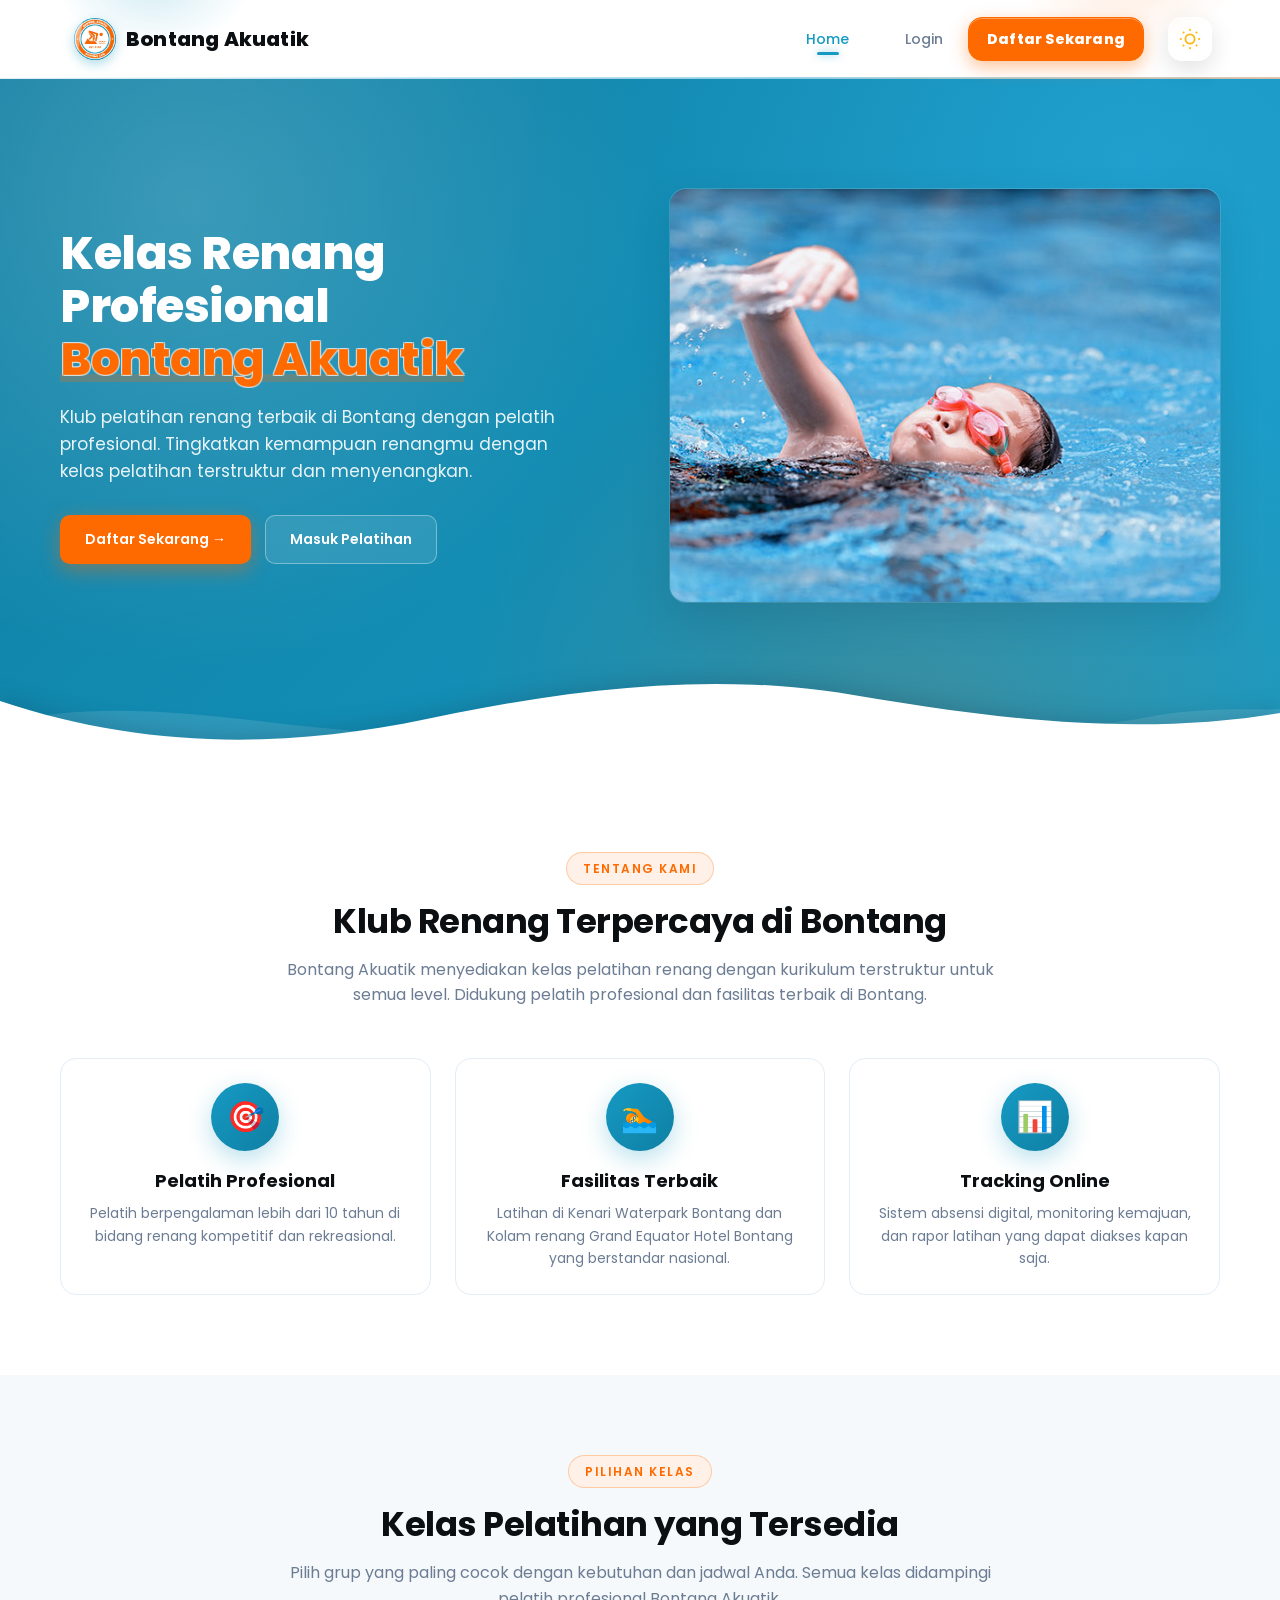
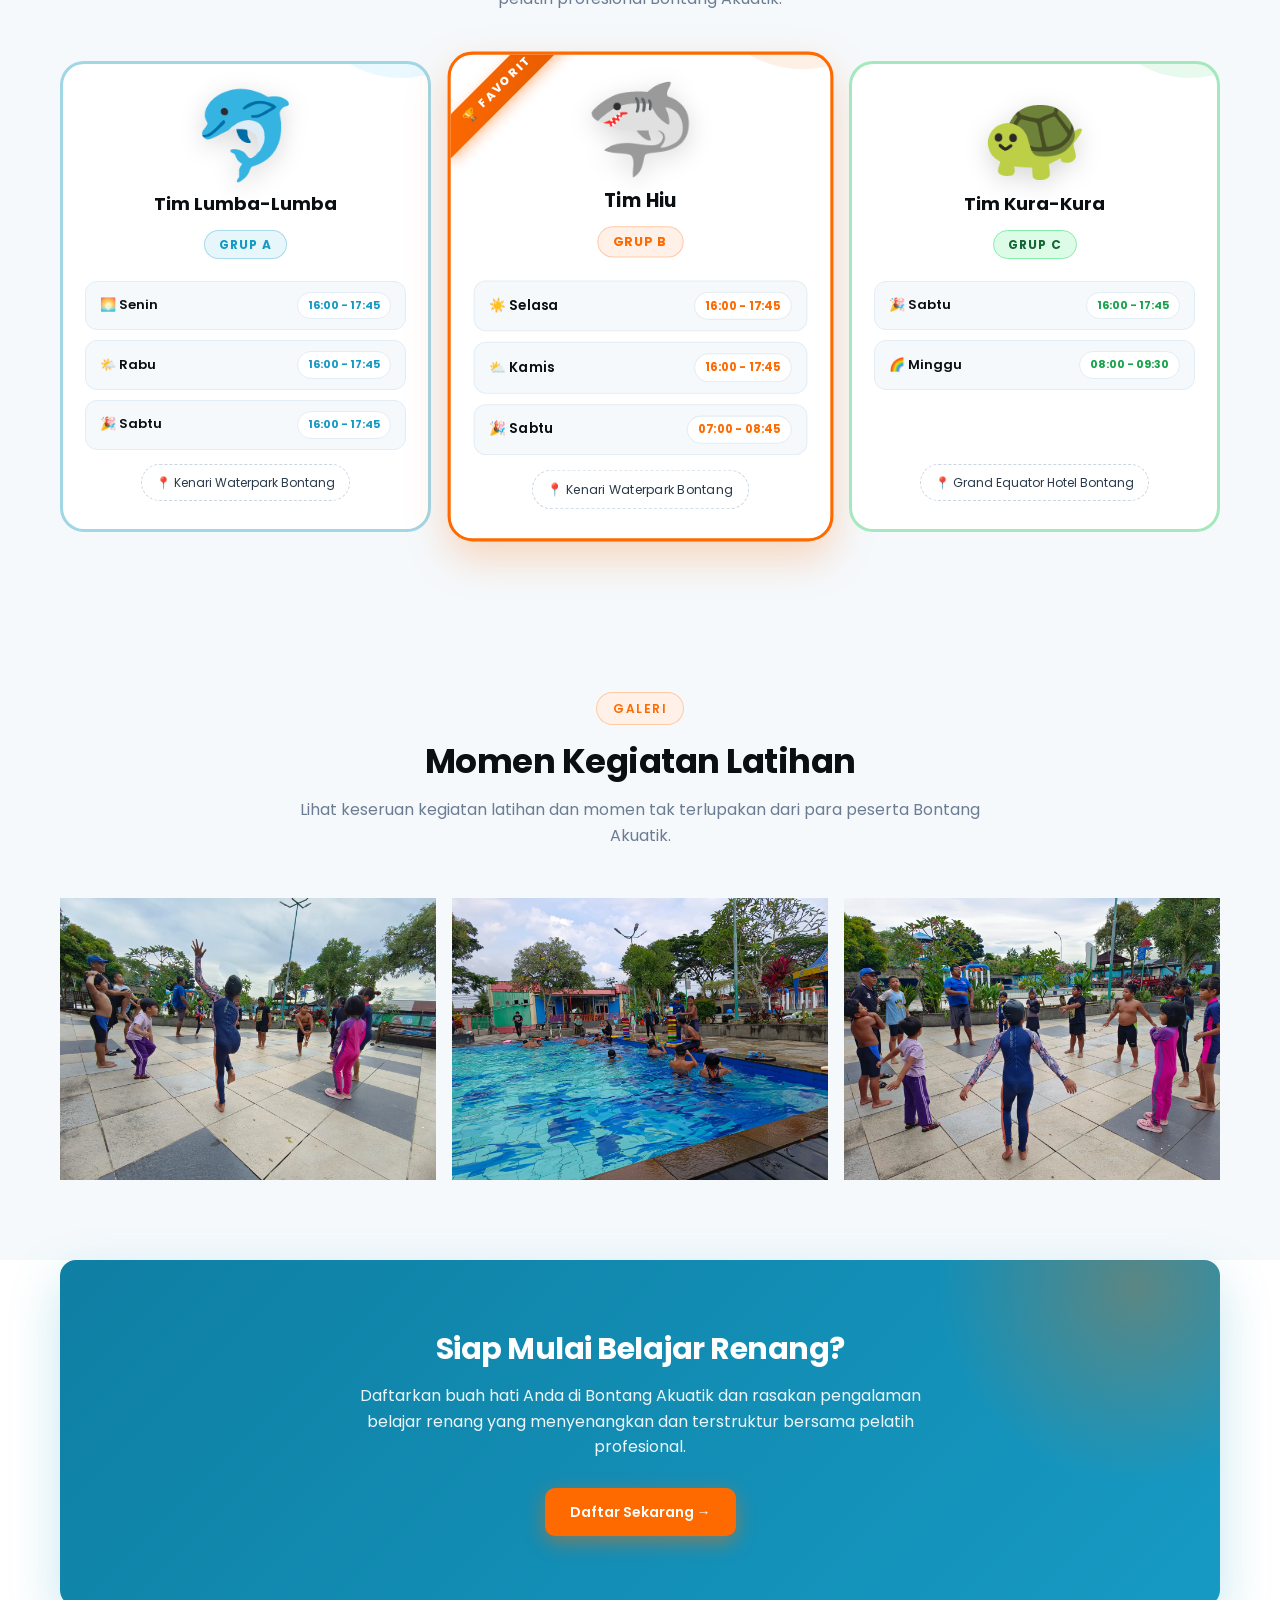
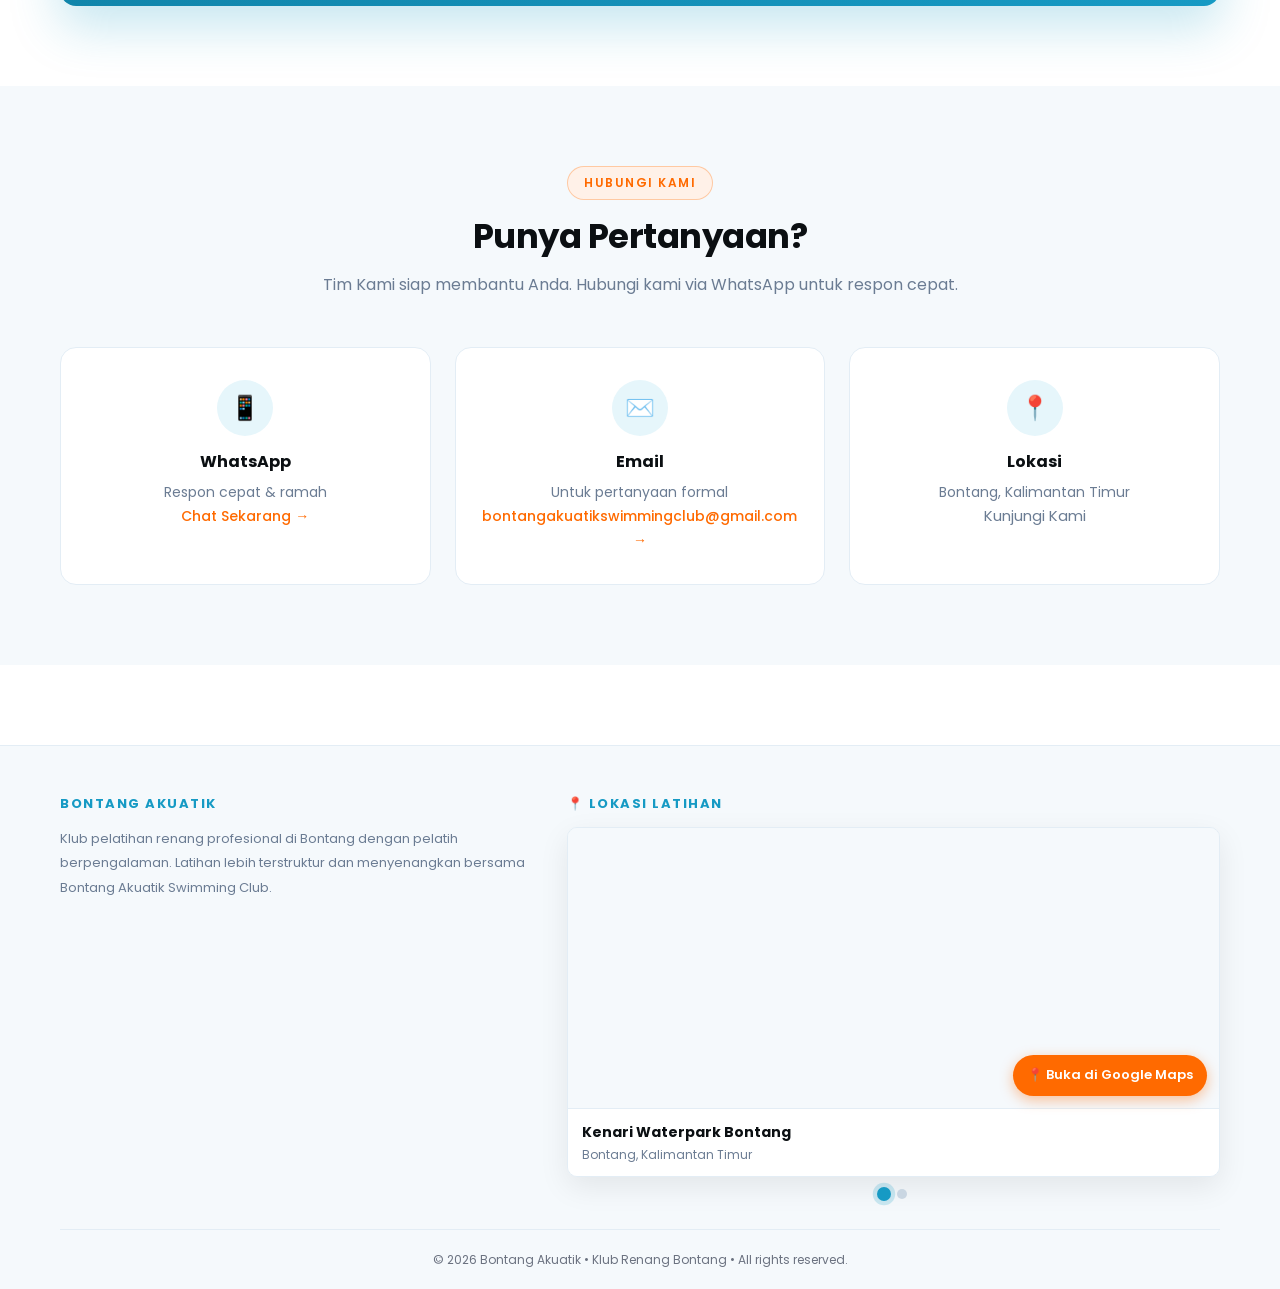
==== commit 3a0386bf: "Fix bug deploy" ====
--- a/index.html
+++ b/index.html
@@ -131,119 +131,7 @@
   </section>
 
   <!-- ============================== PWA ============================== -->
-  <section class="section" id="install-app" aria-labelledby="install-app-title">
-  <div class="container">
-    <div class="section-header">
-      <span class="label">Aplikasi Mobile</span>
-      <h2 id="install-app-title">Download Aplikasi Bontang Akuatik di Perangkat Anda</h2>
-      <p>Pengalaman lebih mudah dan sederhana dengan sistem aplikasi digital.</p>
-    </div>
-    <div class="pwa-section-grid">
-      <!-- KIRI: konten + CTA -->
-      <div class="pwa-content">
-        <span class="pwa-eyebrow">Progressive Web App</span>
-        <h3>Akses Cepat,<br><span class="pwa-highlight">Tanpa Buka Browser</span></h3>
-        <p class="pwa-lead">
-          Download situs Bontang Akuatik sebagai aplikasi langsung dari beranda ponsel Anda.
-          Tampilan fullscreen, loading instan, dan tetap bisa dibuka saat sinyal lemah.
-        </p>
-        <ul class="pwa-features" role="list">
-          <li class="pwa-feature">
-            <div>
-              <h4>Loading Instan</h4>
-              <p>Aset di-cache otomatis sehingga aplikasi terbuka dalam hitungan detik.</p>
-            </div>
-          </li>
-          <li class="pwa-feature">
-            <div>
-              <h4>Tampilan Fullscreen</h4>
-              <p>Berjalan tanpa address bar dan tab browser — terasa seperti aplikasi native.</p>
-            </div>
-          </li>
-          <li class="pwa-feature">
-            <div>
-              <h4>Mode Offline</h4>
-              <p>Tetap dapat dibuka untuk melihat jadwal & informasi saat tidak ada koneksi.</p>
-            </div>
-          </li>
-          <li class="pwa-feature">
-            <div>
-              <h4>Hemat Memori</h4>
-              <p>Ukuran kurang dari 1 MB. Tanpa Play Store, tanpa proses pemasangan rumit.</p>
-            </div>
-          </li>
-        </ul>
-        <div class="pwa-cta">
-          <button id="pwa-install-btn" class="btn btn-accent btn-lg pwa-install-btn" type="button"
-                  aria-describedby="pwa-install-status">
-            <span class="pwa-btn-label">Download Aplikasi</span>
-          </button>
-          <span class="pwa-install-status" id="pwa-install-status">Gratis dan Mudah</span>
-        </div>
-        <div class="pwa-badges" aria-label="Kompatibilitas">
-          <span class="pwa-badge"><span aria-hidden="true"></span> Android</span>
-          <span class="pwa-badge"><span aria-hidden="true"></span> iOS</span>
-          <span class="pwa-badge"><span aria-hidden="true"></span> Desktop</span>
-        </div>
-      </div>
-      <!-- KANAN: visual asset (phone mockup SVG) -->
-      <div class="pwa-visual" aria-hidden="true">
-        <div class="pwa-visual-blob pwa-visual-blob-1"></div>
-        <div class="pwa-visual-blob pwa-visual-blob-2"></div>
-        <div class="pwa-bubble pwa-bubble-1"></div>
-        <div class="pwa-bubble pwa-bubble-2"></div>
-        <div class="pwa-bubble pwa-bubble-3"></div>
-        <div class="pwa-phone">
-          <div class="pwa-phone-notch"></div>
-          <div class="pwa-phone-screen">
-            <div class="pwa-phone-status">
-              <span>9:41</span>
-              <span class="pwa-phone-status-icons">
-                <span></span><span></span><span></span>
-              </span>
-            </div>
-            <div class="pwa-phone-hero">
-              <div class="pwa-phone-logo">🏊</div>
-              <div class="pwa-phone-title">Bontang Akuatik</div>
-              <div class="pwa-phone-sub">Sekolah Renang Profesional</div>
-              <div class="pwa-phone-cta">Daftar Sekarang</div>
-            </div>
-            <div class="pwa-phone-cards">
-              <div class="pwa-phone-card">
-                <div class="pwa-phone-card-icon">🐠</div>
-                <div class="pwa-phone-card-lines">
-                  <span></span><span></span>
-                </div>
-              </div>
-              <div class="pwa-phone-card">
-                <div class="pwa-phone-card-icon">🐬</div>
-                <div class="pwa-phone-card-lines">
-                  <span></span><span></span>
-                </div>
-              </div>
-              <div class="pwa-phone-card">
-                <div class="pwa-phone-card-icon">🦈</div>
-                <div class="pwa-phone-card-lines">
-                  <span></span><span></span>
-                </div>
-              </div>
-            </div>
-          </div>
-          <div class="pwa-phone-home"></div>
-        </div>
-        <div class="pwa-badge-float">
-          <div class="pwa-badge-float-icon">
-              <img src="assets/images/logo.webp">
-            </div>
-          <div>
-            <strong>Terinstall</strong>
-            <span>Di beranda Anda</span>
-          </div>
-        </div>
-      </div>
-    </div>
-  </div>
-</section>
+  
 
   <!-- ============================== GALERY ============================== -->
   <section class="section section-alt" id="galeri">
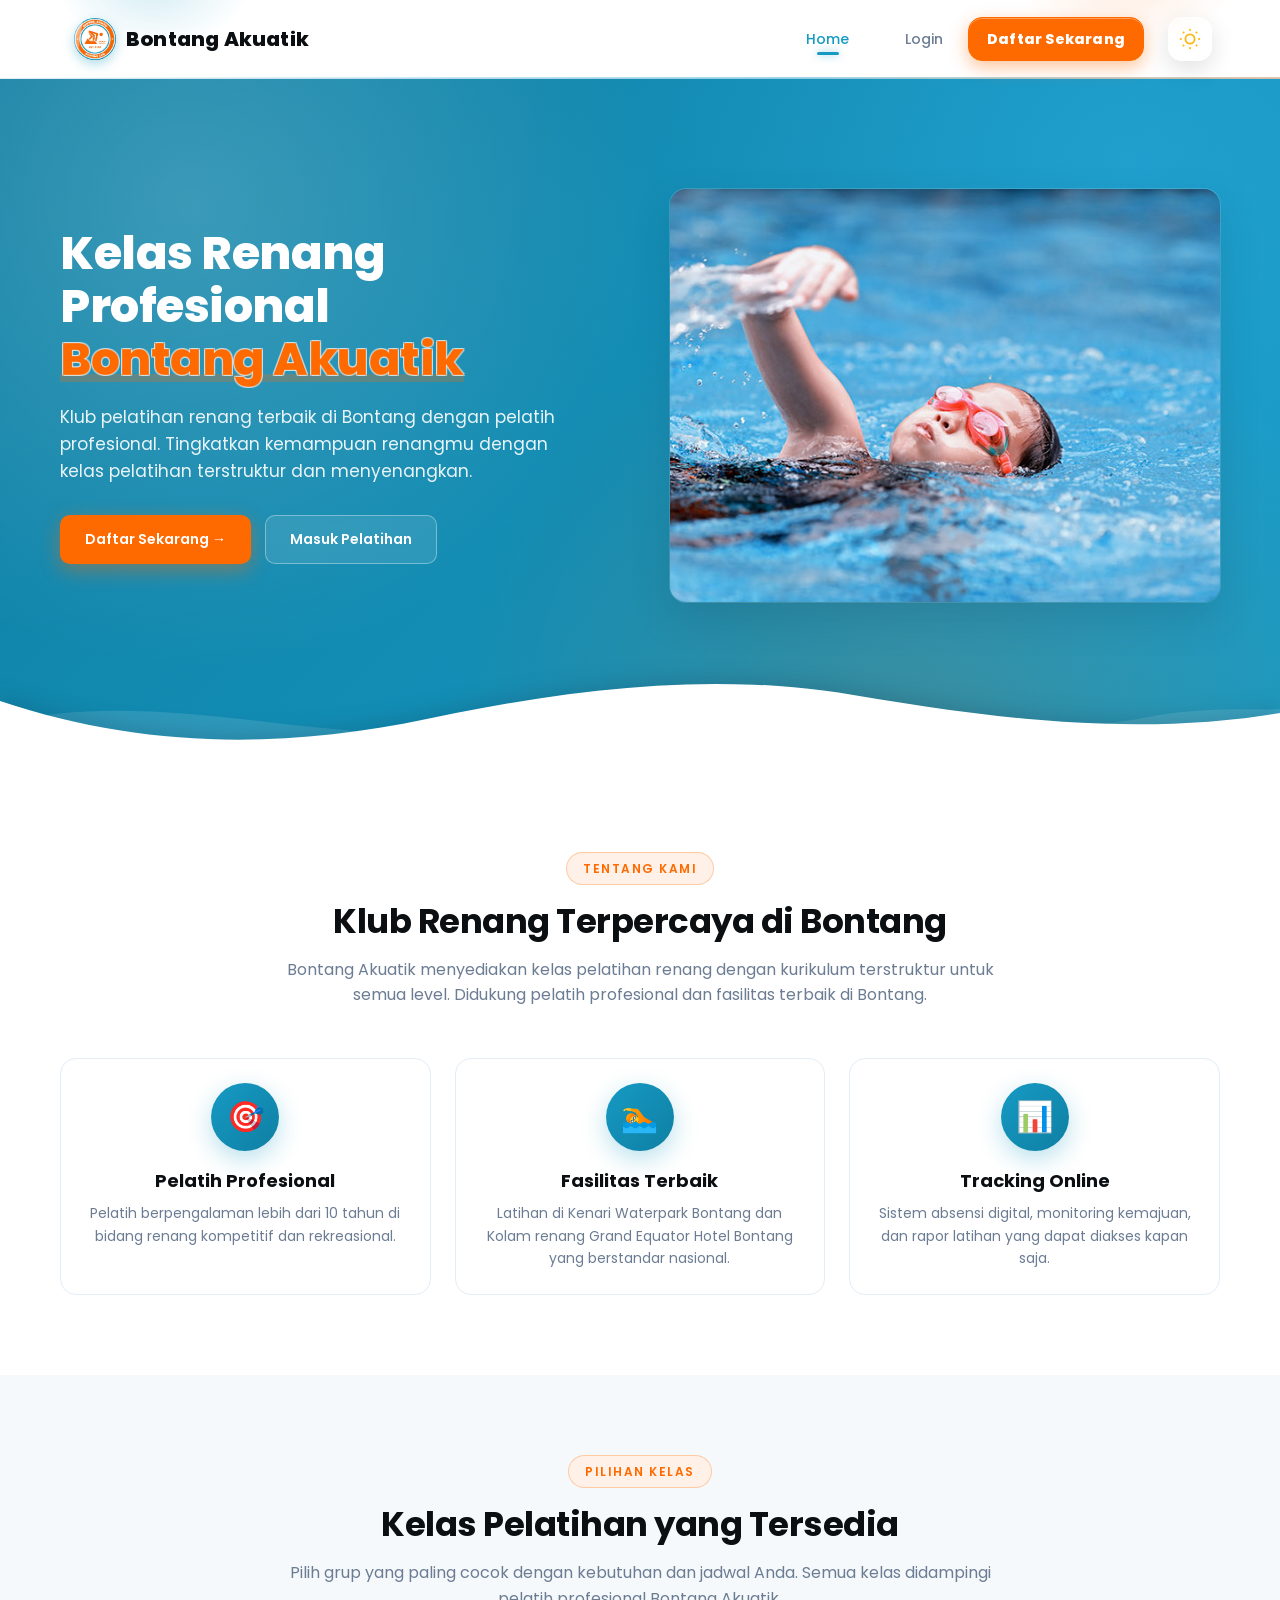
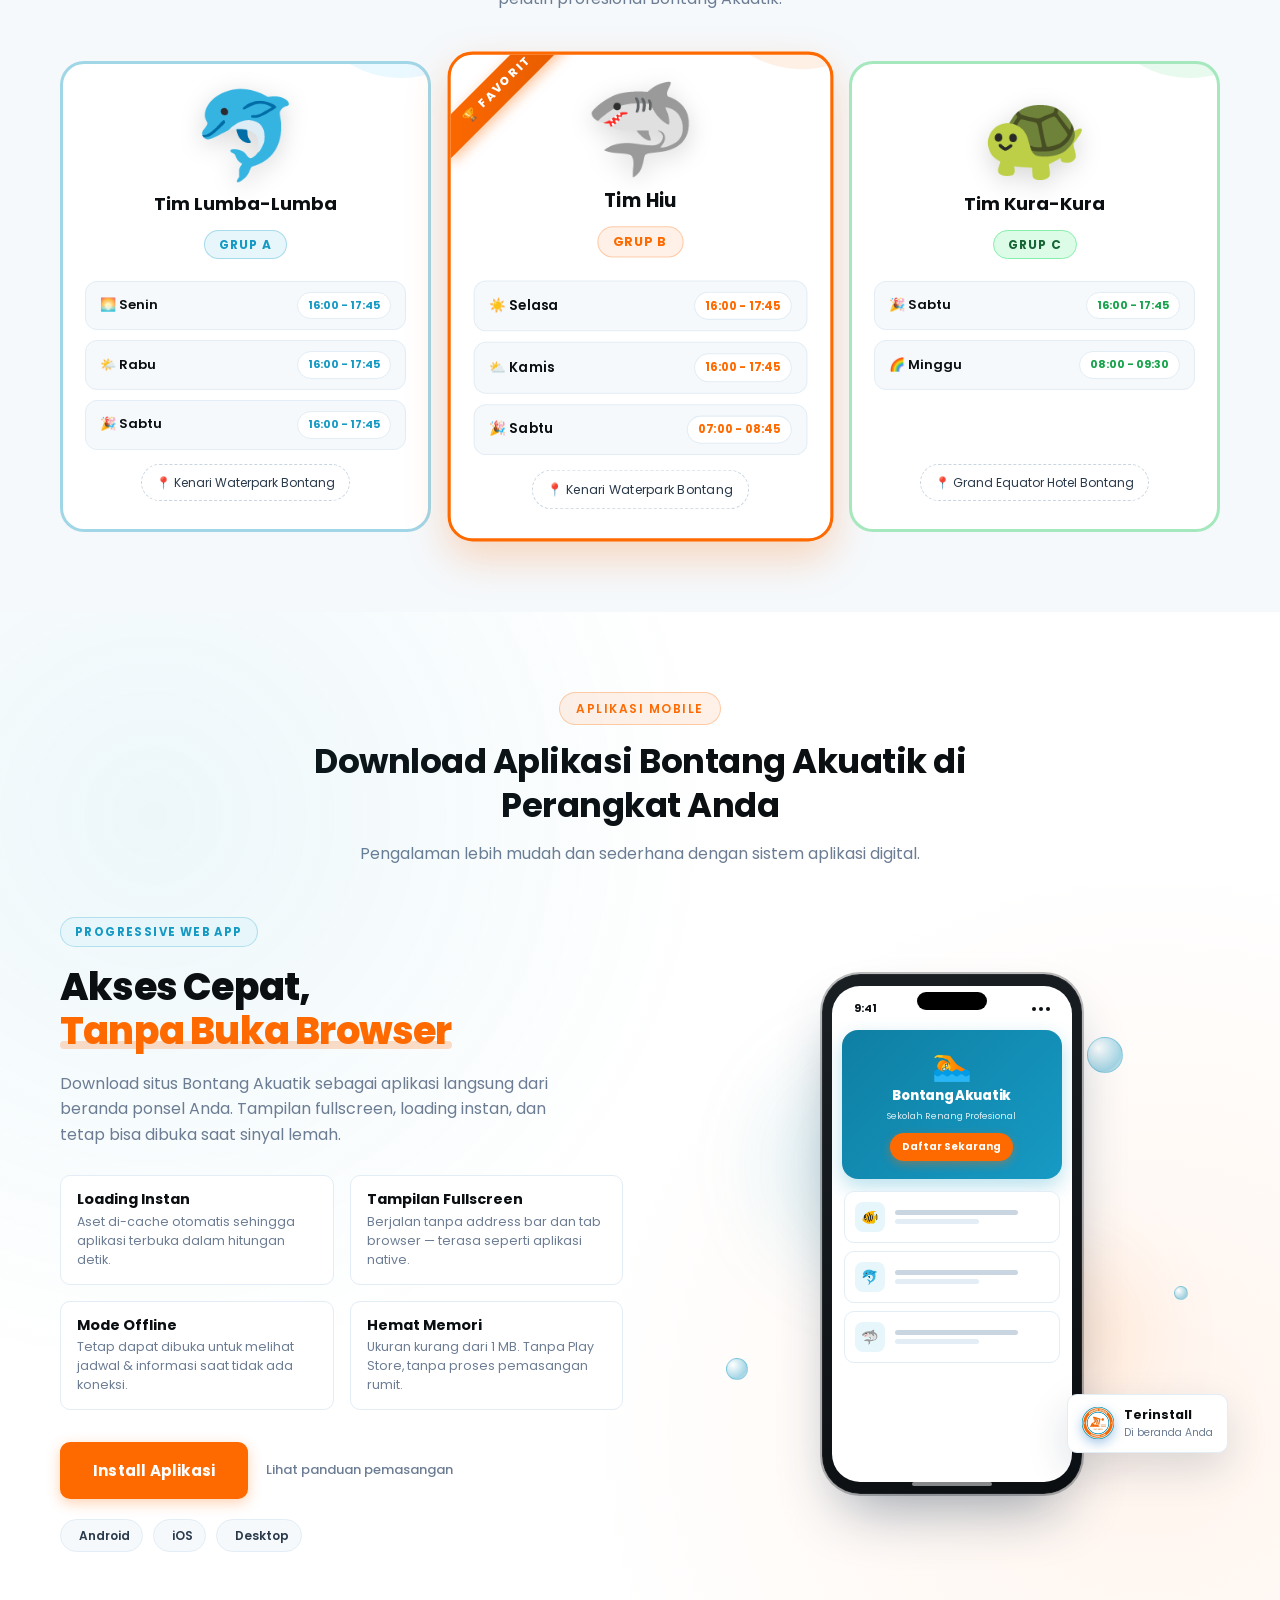
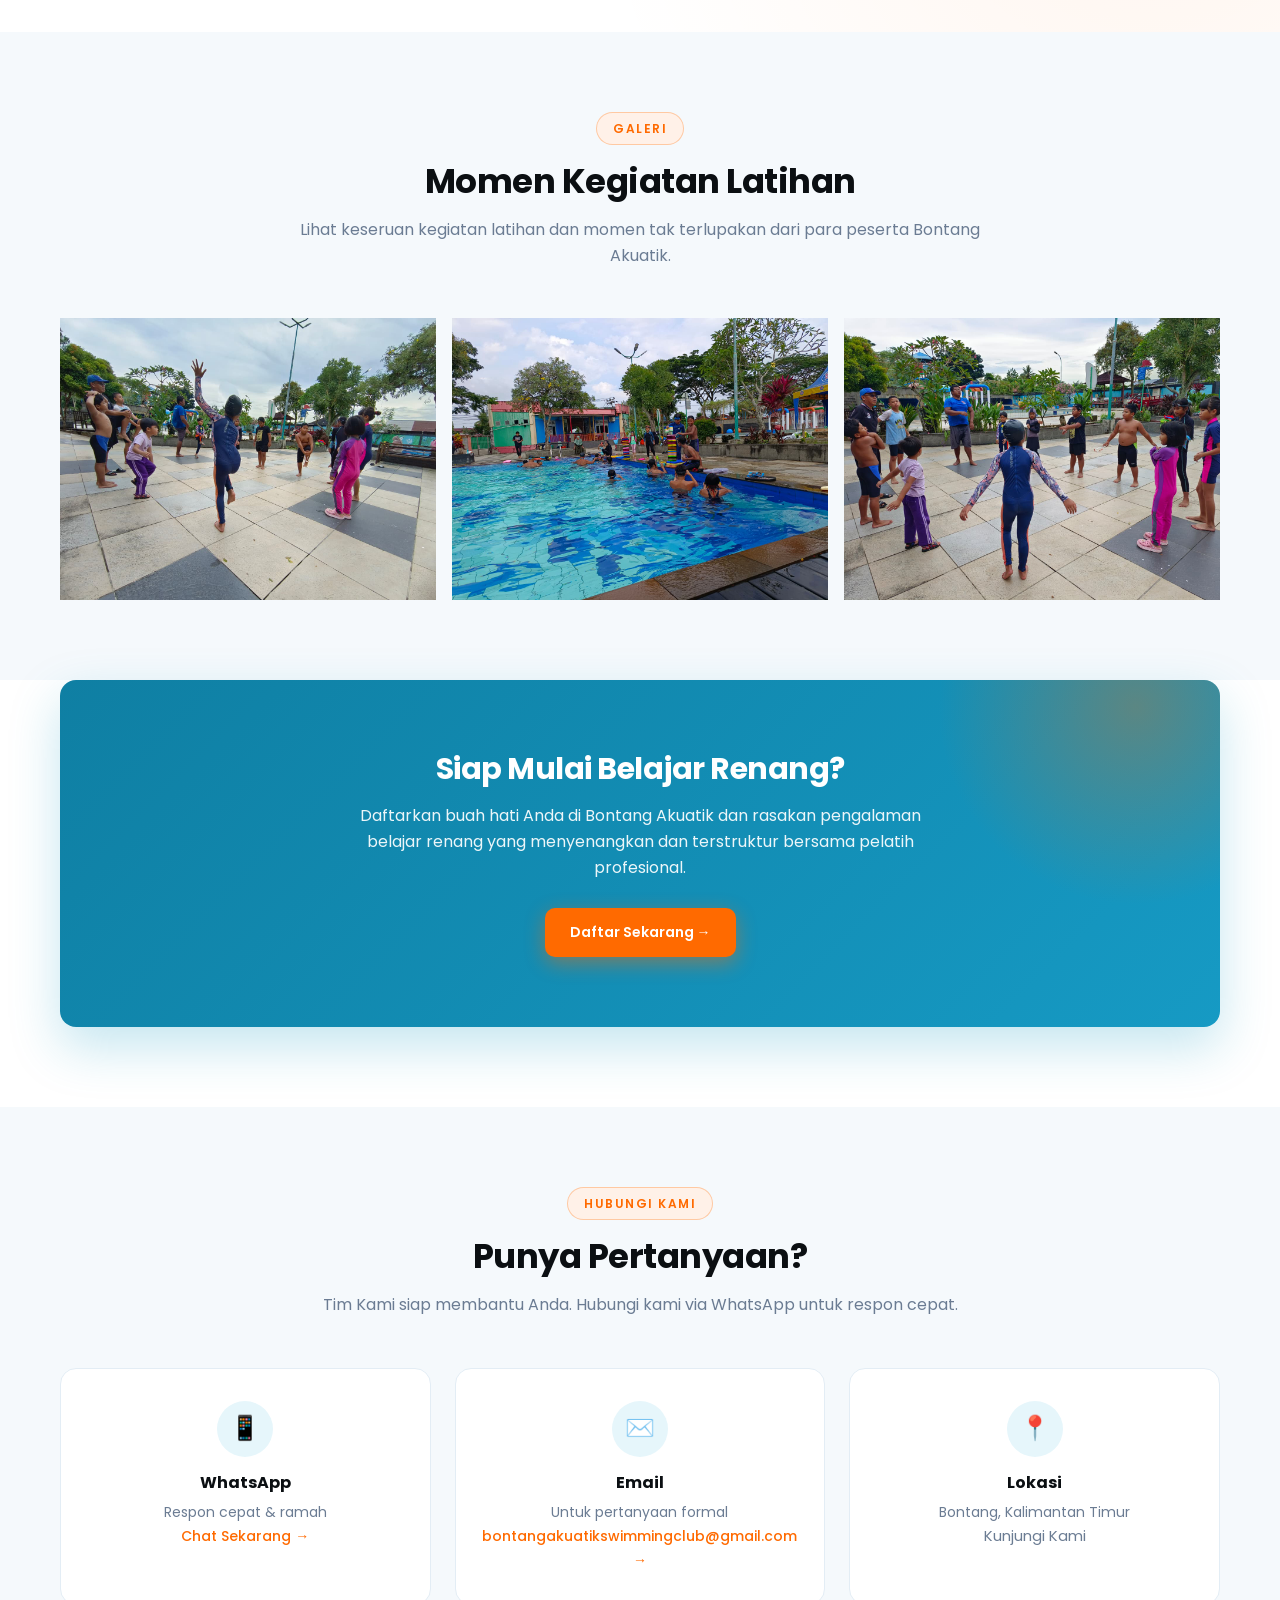
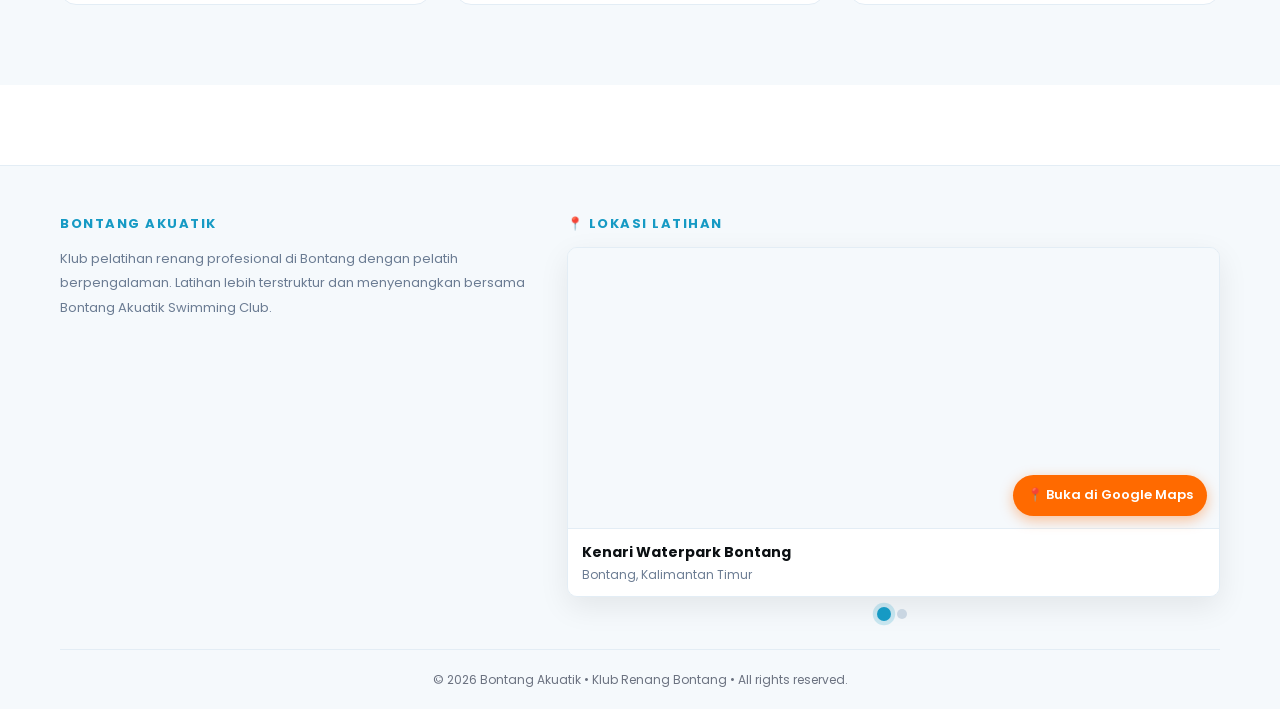
==== commit 6b81070d: "Edit halaman peserta" ====
--- a/index.html
+++ b/index.html
@@ -131,7 +131,119 @@
   </section>
 
   <!-- ============================== PWA ============================== -->
-  
+  <section class="section" id="install-app" aria-labelledby="install-app-title">
+  <div class="container">
+    <div class="section-header">
+      <span class="label">Aplikasi Mobile</span>
+      <h2 id="install-app-title">Download Aplikasi Bontang Akuatik di Perangkat Anda</h2>
+      <p>Pengalaman lebih mudah dan sederhana dengan sistem aplikasi digital.</p>
+    </div>
+    <div class="pwa-section-grid">
+      <!-- KIRI: konten + CTA -->
+      <div class="pwa-content">
+        <span class="pwa-eyebrow">Progressive Web App</span>
+        <h3>Akses Cepat,<br><span class="pwa-highlight">Tanpa Buka Browser</span></h3>
+        <p class="pwa-lead">
+          Download situs Bontang Akuatik sebagai aplikasi langsung dari beranda ponsel Anda.
+          Tampilan fullscreen, loading instan, dan tetap bisa dibuka saat sinyal lemah.
+        </p>
+        <ul class="pwa-features" role="list">
+          <li class="pwa-feature">
+            <div>
+              <h4>Loading Instan</h4>
+              <p>Aset di-cache otomatis sehingga aplikasi terbuka dalam hitungan detik.</p>
+            </div>
+          </li>
+          <li class="pwa-feature">
+            <div>
+              <h4>Tampilan Fullscreen</h4>
+              <p>Berjalan tanpa address bar dan tab browser — terasa seperti aplikasi native.</p>
+            </div>
+          </li>
+          <li class="pwa-feature">
+            <div>
+              <h4>Mode Offline</h4>
+              <p>Tetap dapat dibuka untuk melihat jadwal & informasi saat tidak ada koneksi.</p>
+            </div>
+          </li>
+          <li class="pwa-feature">
+            <div>
+              <h4>Hemat Memori</h4>
+              <p>Ukuran kurang dari 1 MB. Tanpa Play Store, tanpa proses pemasangan rumit.</p>
+            </div>
+          </li>
+        </ul>
+        <div class="pwa-cta">
+          <button id="pwa-install-btn" class="btn btn-accent btn-lg pwa-install-btn" type="button"
+                  aria-describedby="pwa-install-status">
+            <span class="pwa-btn-label">Download Aplikasi</span>
+          </button>
+          <span class="pwa-install-status" id="pwa-install-status">Gratis dan Mudah</span>
+        </div>
+        <div class="pwa-badges" aria-label="Kompatibilitas">
+          <span class="pwa-badge"><span aria-hidden="true"></span> Android</span>
+          <span class="pwa-badge"><span aria-hidden="true"></span> iOS</span>
+          <span class="pwa-badge"><span aria-hidden="true"></span> Desktop</span>
+        </div>
+      </div>
+      <!-- KANAN: visual asset (phone mockup SVG) -->
+      <div class="pwa-visual" aria-hidden="true">
+        <div class="pwa-visual-blob pwa-visual-blob-1"></div>
+        <div class="pwa-visual-blob pwa-visual-blob-2"></div>
+        <div class="pwa-bubble pwa-bubble-1"></div>
+        <div class="pwa-bubble pwa-bubble-2"></div>
+        <div class="pwa-bubble pwa-bubble-3"></div>
+        <div class="pwa-phone">
+          <div class="pwa-phone-notch"></div>
+          <div class="pwa-phone-screen">
+            <div class="pwa-phone-status">
+              <span>9:41</span>
+              <span class="pwa-phone-status-icons">
+                <span></span><span></span><span></span>
+              </span>
+            </div>
+            <div class="pwa-phone-hero">
+              <div class="pwa-phone-logo">🏊</div>
+              <div class="pwa-phone-title">Bontang Akuatik</div>
+              <div class="pwa-phone-sub">Sekolah Renang Profesional</div>
+              <div class="pwa-phone-cta">Daftar Sekarang</div>
+            </div>
+            <div class="pwa-phone-cards">
+              <div class="pwa-phone-card">
+                <div class="pwa-phone-card-icon">🐠</div>
+                <div class="pwa-phone-card-lines">
+                  <span></span><span></span>
+                </div>
+              </div>
+              <div class="pwa-phone-card">
+                <div class="pwa-phone-card-icon">🐬</div>
+                <div class="pwa-phone-card-lines">
+                  <span></span><span></span>
+                </div>
+              </div>
+              <div class="pwa-phone-card">
+                <div class="pwa-phone-card-icon">🦈</div>
+                <div class="pwa-phone-card-lines">
+                  <span></span><span></span>
+                </div>
+              </div>
+            </div>
+          </div>
+          <div class="pwa-phone-home"></div>
+        </div>
+        <div class="pwa-badge-float">
+          <div class="pwa-badge-float-icon">
+              <img src="assets/images/logo.webp">
+            </div>
+          <div>
+            <strong>Terinstall</strong>
+            <span>Di beranda Anda</span>
+          </div>
+        </div>
+      </div>
+    </div>
+  </div>
+</section>
 
   <!-- ============================== GALERY ============================== -->
   <section class="section section-alt" id="galeri">
